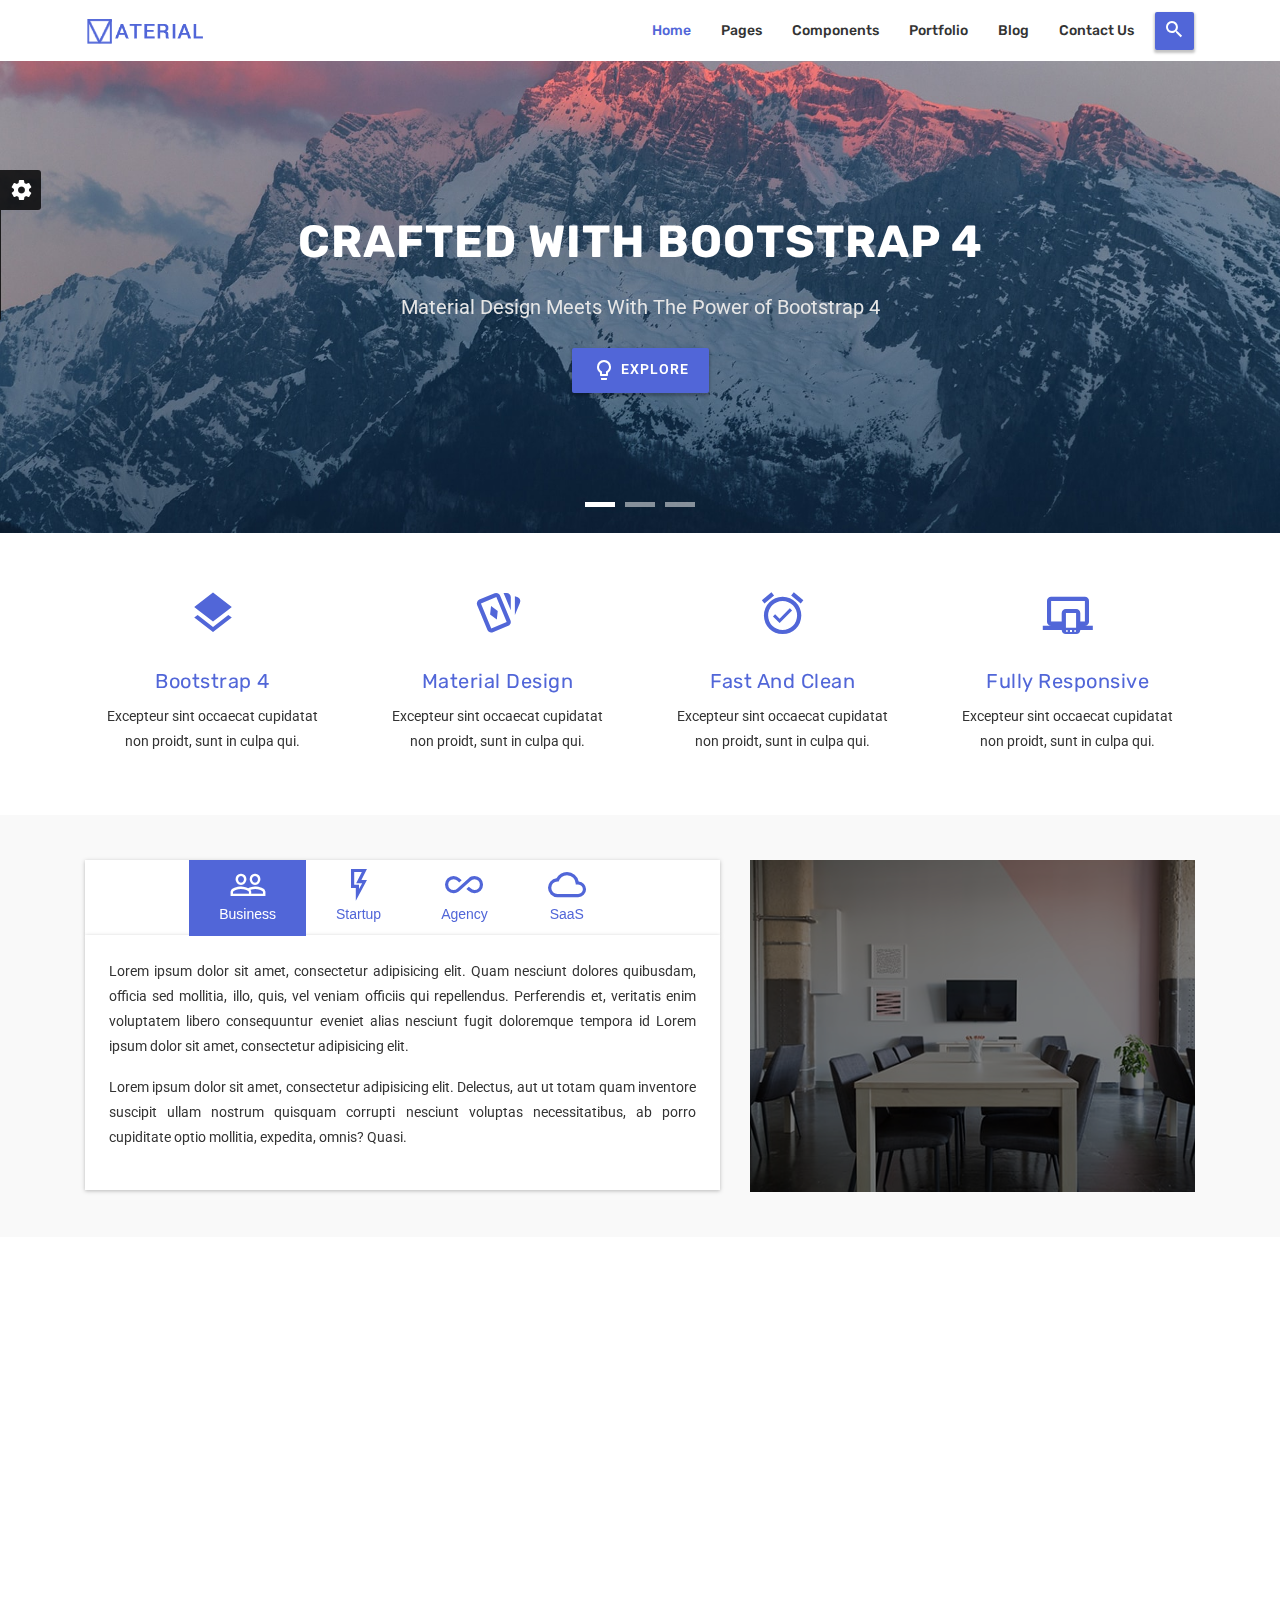
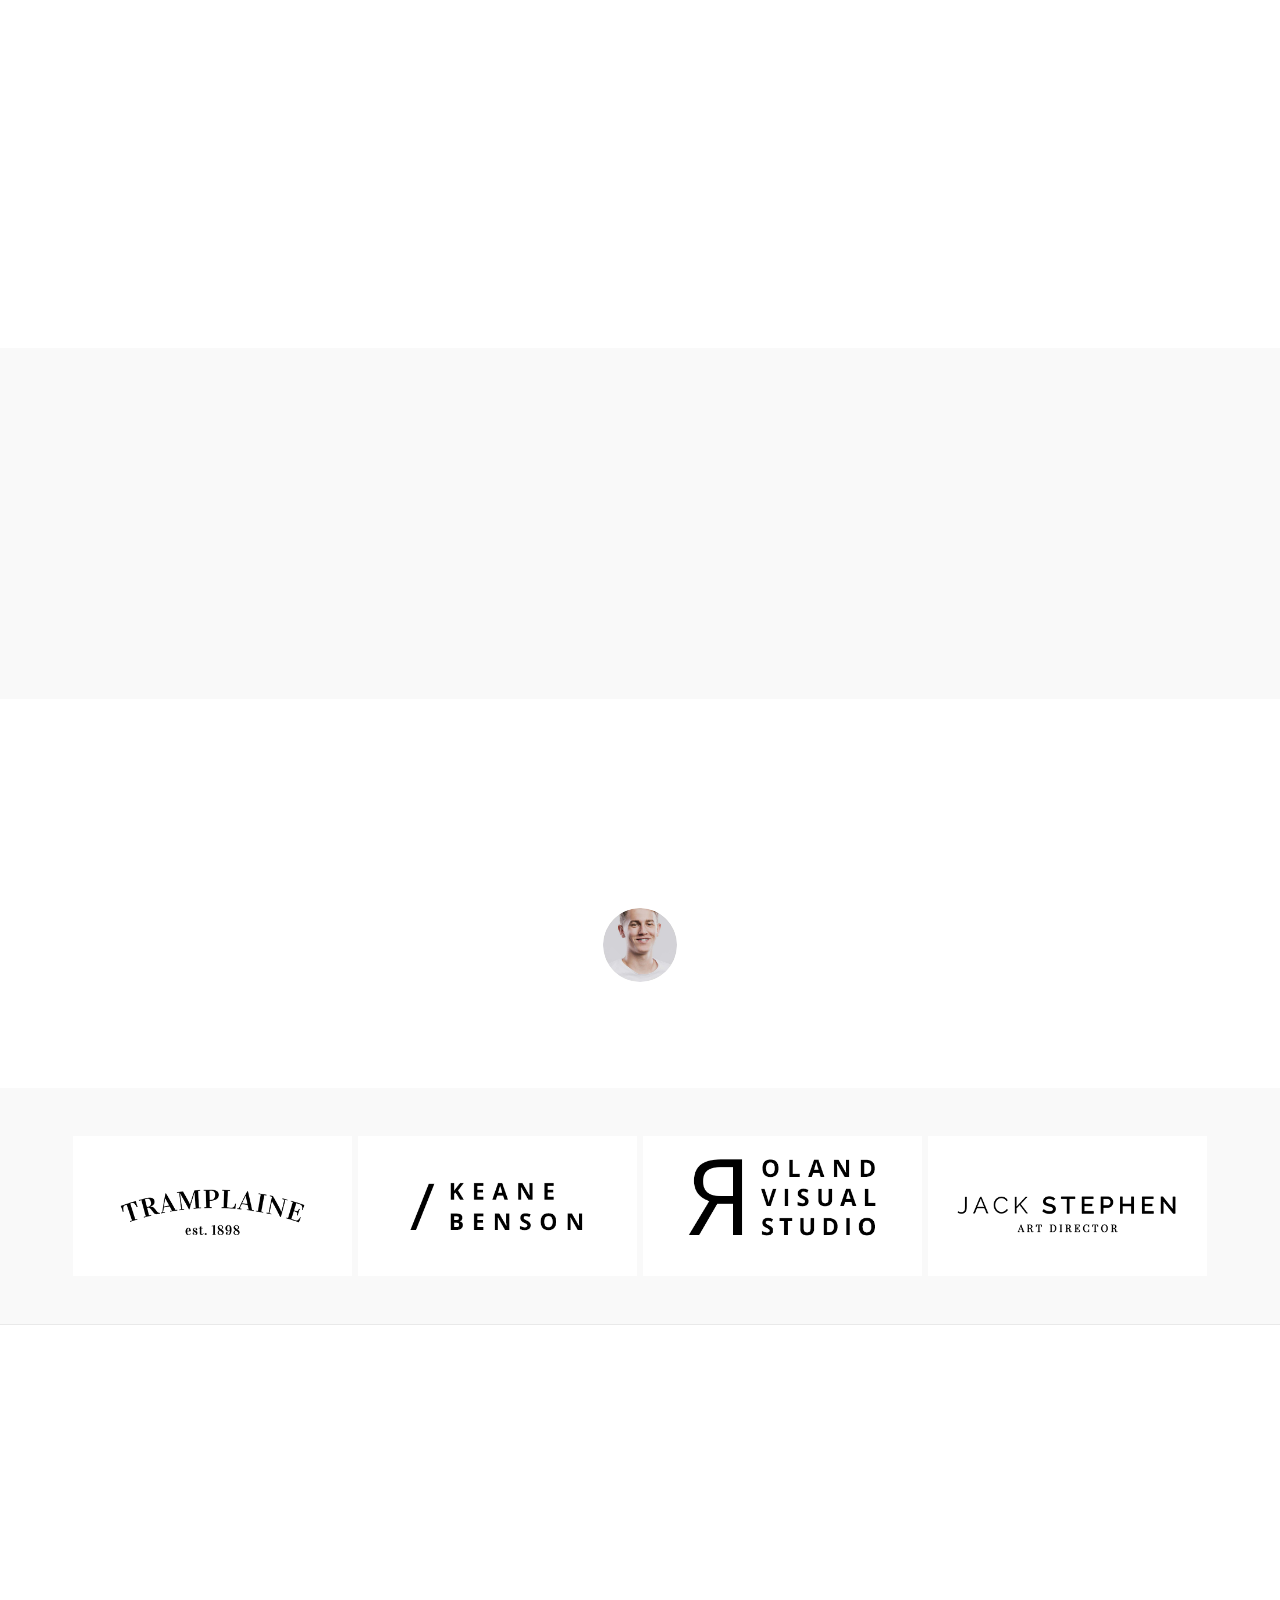
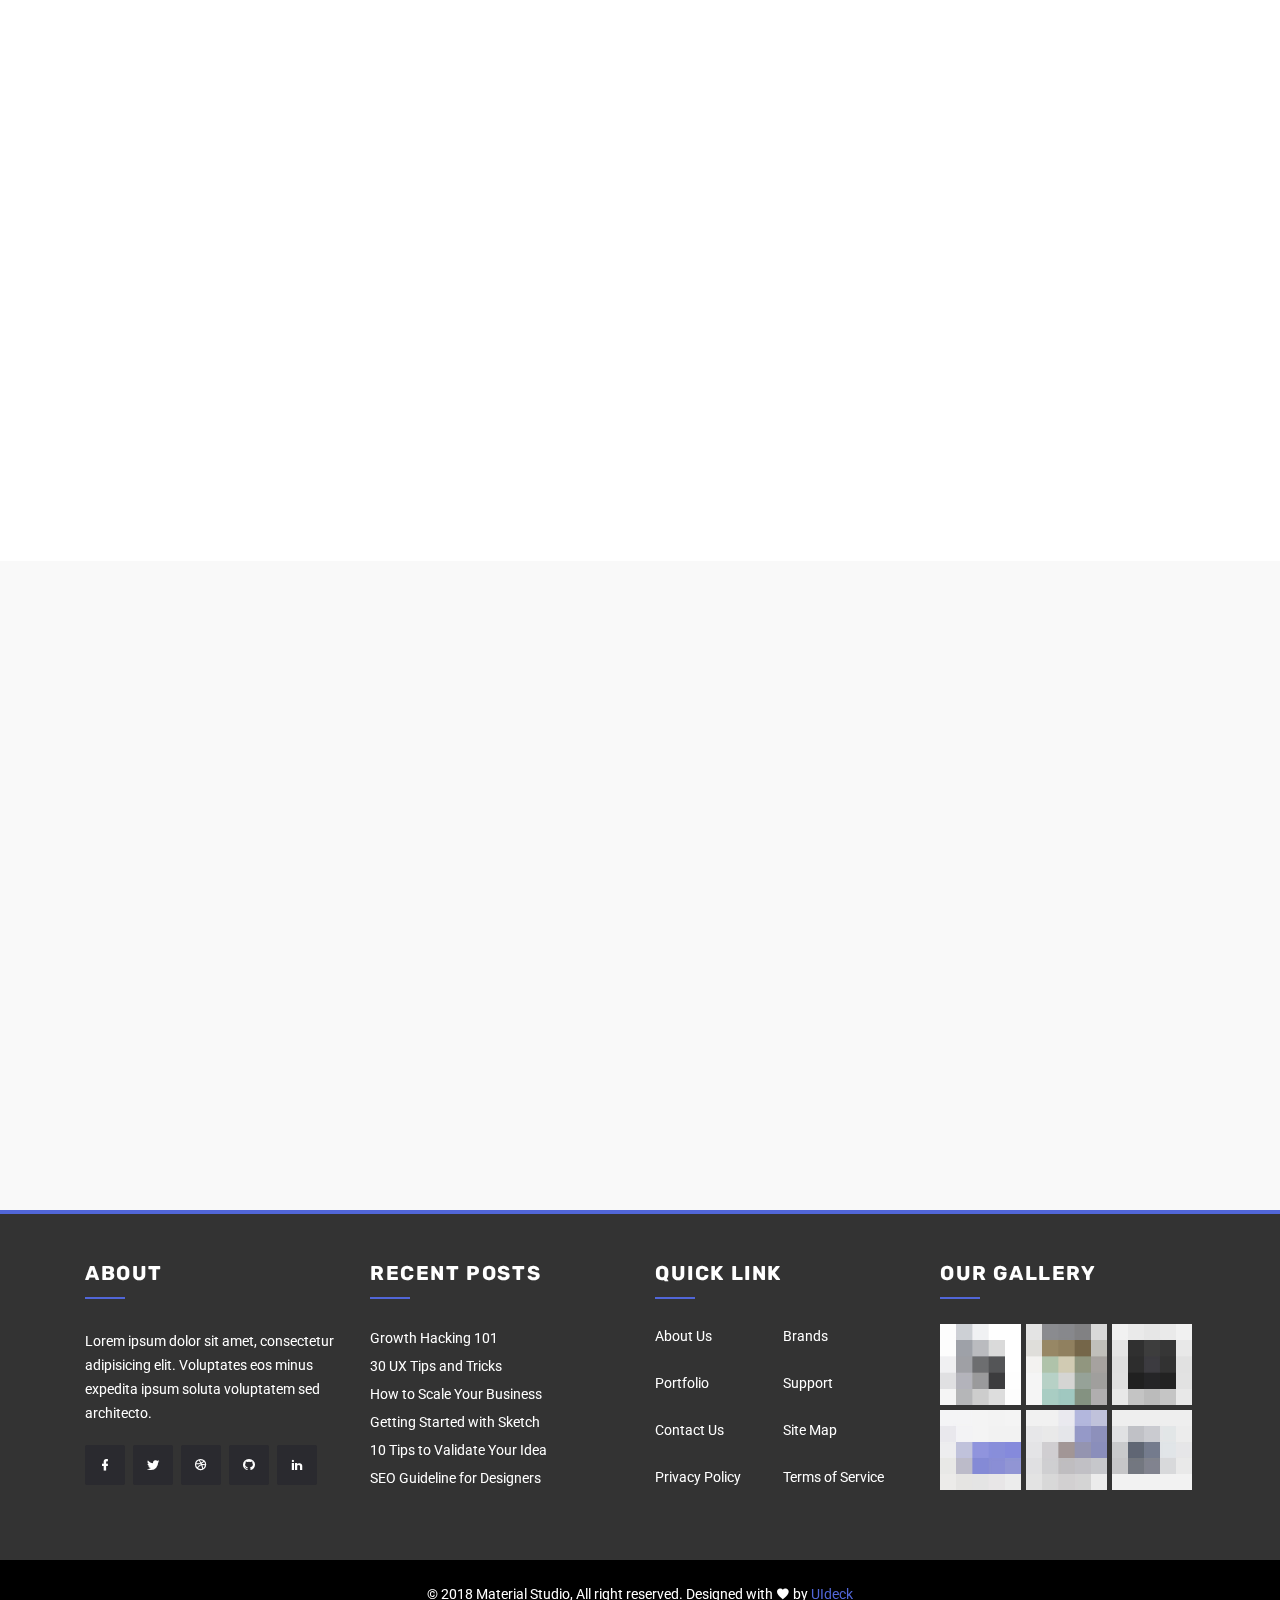
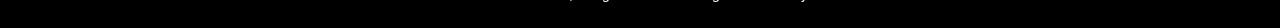
==== index.html @ 79541265 "major update" ====
<!DOCTYPE html>
<html lang="en">
<head>
    <!-- Required meta tags -->
    <meta charset="utf-8">
    <meta name="viewport" content="width=device-width, initial-scale=1, shrink-to-fit=no">

    <title>Material - Material Design Bootstrap 4 Template</title>

    <link rel="stylesheet" href="assets/css/bootstrap.min.css">

    <link rel="stylesheet" href="assets/css/materialdesignicons.min.css">

    <link rel="stylesheet" href="assets/css/material.min.css">

    <link rel="stylesheet" href="assets/css/ripples.min.css">

    <link rel="stylesheet" href="assets/css/owl.carousel.css">

    <link rel="stylesheet" href="assets/css/magnific-popup.css">

    <link rel="stylesheet" href="assets/css/slicknav.css">

    <link rel="stylesheet" href="assets/css/animate.css">

    <link rel="stylesheet" href="assets/css/style.css">

    <link rel="stylesheet" href="assets/css/responsive.css">

    <link rel="stylesheet" href="assets/css/color-switcher.css">

    <link rel="stylesheet" type="text/css" href="assets/css/colors/indigo.css" media="screen" />

</head>
<body>

<!-- Header Start -->
<header id="header">
    <nav class="navbar navbar-expand-lg fixed-top scrolling-navbar nav-bg">
        <div class="container">
            <!-- Brand and toggle get grouped for better mobile display -->
            <div class="navbar-header">
                <button class="navbar-toggler" type="button" data-toggle="collapse" data-target="#main-navbar" aria-controls="main-navbar" aria-expanded="false" aria-label="Toggle navigation">
                    <span class="sr-only">Toggle navigation</span>
                    <span class="mdi mdi-menu"></span>
                    <span class="mdi mdi-menu"></span>
                    <span class="mdi mdi-menu"></span>
                </button>
                <a class="navbar-brand" href="index.html"><img src="assets/images/logo.png" alt=""></a>
            </div>
            <div class="collapse navbar-collapse" id="main-navbar">
                <ul class="navbar-nav mr-auto w-100 justify-content-end">
                    <li class="nav-item active">
                        <a class="nav-link" href="index.html">
                            Home
                        </a>
                    </li>
                    <li class="nav-item dropdown">
                        <a class="nav-link dropdown-toggle" href="#" data-toggle="dropdown" aria-haspopup="true" aria-expanded="false">
                            Pages
                        </a>
                        <div class="dropdown-menu">
                            <a class="dropdown-item" href="about-us.html">About Us 1</a>
                            <a class="dropdown-item" href="about-us2.html">About Us 2</a>
                            <a class="dropdown-item" href="team.html">Team Members</a>
                            <a class="dropdown-item" href="services.html">Services</a>
                            <a class="dropdown-item" href="contact-us.html">Contact Us 1</a>
                            <a class="dropdown-item" href="contact-us2.html">Contact Us 2</a>
                            <a class="dropdown-item" href="404.html">404</a>
                        </div>
                    </li>
                    <li class="nav-item dropdown">
                        <a class="nav-link dropdown-toggle" href="#" data-toggle="dropdown" aria-haspopup="true" aria-expanded="false">
                            Components
                        </a>
                        <div class="dropdown-menu">
                            <a class="dropdown-item" href="tab.html">Tabs</a>
                            <a class="dropdown-item" href="alert.html">Alert</a>
                            <a class="dropdown-item" href="accordion.html">Accordions</a>
                            <a class="dropdown-item" href="pricing.html">Pricing Tables</a>
                            <a class="dropdown-item" href="buttons.html">Buttons</a>
                            <a class="dropdown-item" href="icons.html">Icons</a>
                            <a class="dropdown-item" href="carousel.html">Carousel</a>
                            <a class="dropdown-item" href="counter.html">Counter</a>
                            <a class="dropdown-item" href="map.html">Google Map</a>
                        </div>
                    </li>
                    <li class="nav-item dropdown">
                        <a class="nav-link dropdown-toggle" href="#" data-toggle="dropdown" aria-haspopup="true" aria-expanded="false">
                            Portfolio
                        </a>
                        <div class="dropdown-menu">
                            <a class="dropdown-item" href="portfolio-2.html">Portfolio 2 columns</a>
                            <a class="dropdown-item" href="portfolio.html">Portfolio 3 columns</a>
                            <a class="dropdown-item" href="portfolio-single.html">Portfolio Single</a>
                        </div>
                    </li>
                    <li class="nav-item dropdown">
                        <a class="nav-link dropdown-toggle" href="#" data-toggle="dropdown" aria-haspopup="true" aria-expanded="false">
                            Blog
                        </a>
                        <div class="dropdown-menu">
                            <a class="dropdown-item" href="blog.html">Blog Page</a>
                            <a class="dropdown-item" href="blog-single.html">Blog Single Page</a>
                        </div>
                    </li>
                    <li class="nav-item dropdown">
                        <a class="nav-link dropdown-toggle" href="#" data-toggle="dropdown" aria-haspopup="true" aria-expanded="false">
                            Contact Us
                        </a>
                        <div class="dropdown-menu">
                            <a class="dropdown-item" href="contact-us.html">Contact Us 1</a>
                            <a class="dropdown-item" href="contact-us2.html">Contact Us 2</a>
                        </div>
                    </li>
                </ul>
                <!-- Search Box Start -->
                <div class="search-icon">
              <span class="open-search">
                <i class="mdi mdi-magnify btn btn-common"></i>
              </span>
                </div>
                <form role="search" class="navbar-form">
                    <div class="container">
                        <div class="row">
                            <div class="form-group has-feedback">
                                <input type="text" placeholder="Type and search ..." class="form-control">
                                <div class="close"><i class="mdi mdi-close"></i></div>
                            </div>
                        </div>
                    </div>
                </form>
                <!-- Search Box End -->
            </div>
        </div>
        <!-- Mobile Menu Start -->
        <ul class="wpb-mobile-menu">
            <li>
                <a class="active" href="index.html">
                    Home
                </a>
            </li>
            <li>
                <a href="#">
                    Pages
                </a>
                <ul class="dropdown">
                    <li>
                        <a href="about-us.html">About Us 1</a>
                    </li>
                    <li>
                        <a href="about-us2.html">About Us 2</a>
                    </li>
                    <li>
                        <a href="team.html">Team Members</a>
                    </li>
                    <li>
                        <a href="services.html">Services</a>
                    </li>
                    <li>
                        <a href="contact-us.html">Contact Us 1</a>
                    </li>
                    <li>
                        <a href="contact-us2.html">Contact Us 2</a>
                    </li>
                    <li>
                        <a href="404.html">404</a>
                    </li>
                </ul>
            </li>
            <li>
                <a href="#">
                    Elements
                </a>
                <ul class="dropdown">
                    <li>
                        <a href="tab.html">Tabs</a>
                    </li>
                    <li>
                        <a href="alert.html">Alert</a>
                    </li>
                    <li>
                        <a href="accordion.html">Accordions</a>
                    </li>
                    <li>
                        <a href="pricing.html">Pricing Tables</a>
                    </li>
                    <li>
                        <a href="buttons.html">Buttons</a>
                    </li>
                    <li>
                        <a href="icons.html">Icons</a>
                    </li>
                    <li>
                        <a href="carousel.html">Carousel</a>
                    </li>
                    <li>
                        <a href="counter.html">Counter</a>
                    </li>
                    <li>
                        <a href="map.html">Google Map</a>
                    </li>
                </ul>
            </li>
            <li>
                <a href="#">
                    Portfolio
                </a>
                <ul class="dropdown">
                    <li>
                        <a href="portfolio-2.html">Portfolio 2 columns</a>
                    </li>
                    <li>
                        <a href="portfolio.html">Portfolio 3 columns</a>
                    </li>
                    <li>
                        <a href="portfolio-single.html">Portfolio Single</a>
                    </li>
                </ul>
            </li>
            <li>
                <a href="about.html">
                    Blog
                </a>
                <ul class="dropdown">
                    <li>
                        <a href="blog.html">Blog Page</a>
                    </li>
                    <li>
                        <a href="blog-single.html">Blog Single Page</a>
                    </li>
                </ul>
            </li>
            <li>
                <a href="#">
                    Contact Us
                </a>
                <ul class="dropdown">
                    <li>
                        <a href="contact-us.html">Contact Us 1</a>
                    </li>
                    <li>
                        <a href="contact-us2.html">Contact Us 2</a>
                    </li>
                </ul>
            </li>
        </ul>
        <!-- Mobile Menu End -->
    </nav>
</header>
<!-- Header End -->

<!-- Call to action Section -->


<div id="main-slide" class="carousel slide" data-ride="carousel">
    <ol class="carousel-indicators">
        <li data-target="#main-slide" data-slide-to="0" class="active"></li>
        <li data-target="#main-slide" data-slide-to="1"></li>
        <li data-target="#main-slide" data-slide-to="2"></li>
    </ol>
    <div class="carousel-inner">
        <div class="carousel-item active">
            <img class="d-block w-100" src="assets/images/slider/slider-bg1.jpg" alt="First slide">
            <div class="carousel-caption d-md-block">
                <h1 class="animated wow fadeInDown hero-heading" data-wow-delay=".4s">Crafted with Bootstrap 4</h1>
                <h5 class="animated fadeInUp wow hero-sub-heading" data-wow-delay=".6s">Material Design Meets With The Power of Bootstrap 4</h5>
                <a href="javascript:void(0)" class="animated fadeInUp wow btn btn-common" data-wow-delay=".8s"><i class="material-icons mdi mdi-lightbulb-outline"></i> Explore<div class="ripple-container"></div></a>
            </div>
        </div>
        <div class="carousel-item">
            <img class="d-block w-100" src="assets/images/slider/slider-bg2.jpg" alt="Second slide">
            <div class="carousel-caption d-md-block">
                <h1 class="animated wow fadeInLeft hero-heading" data-wow-delay=".7s">Refreshing Material Design</h1>
                <h5 class="animated wow fadeInRight hero-sub-heading" data-wow-delay=".9s">Extensively Customizable Tons of UI Elements</h5>
                <a href="javascript:void(0)" class="animated fadeInUp wow btn btn-common" data-wow-delay=".6s"><i class="material-icons mdi mdi-cart-outline"></i> Purchase</a>
                <a href="javascript:void(0)" class="animated fadeInUp wow btn btn-border" data-wow-delay=".8s"><i class="material-icons mdi mdi-lightbulb-outline"></i> Learn More <div class="ripple-container"></div></a>
            </div>
        </div>
        <div class="carousel-item">
            <img class="d-block w-100" src="assets/images/slider/slider-bg3.jpg" alt="Third slide">
            <div class="carousel-caption d-md-block">
                <h1 class="animated wow fadeInDown hero-heading" data-wow-delay=".6s">UI Kit + Multi-purpose Template</h1>
                <h5 class="animated fadeInUp wow hero-sub-heading" data-wow-delay=".8s">Ready to Use for Business, Agency, Startup, Portfolio Sites and More...</h5>
                <a href="javascript:void(0)" class="animated fadeInUp wow btn btn-common" data-wow-delay=".8s"><i class="material-icons mdi mdi-arrow-collapse-down"></i> Download Now</a>
            </div>
        </div>
    </div>
    <a class="carousel-control-prev" href="#main-slide" role="button" data-slide="prev">
        <span class="carousel-control" aria-hidden="true"><i class="mdi mdi-arrow-left" data-ripple-color="#F0F0F0"></i></span>
        <span class="sr-only">Previous</span>
    </a>
    <a class="carousel-control-next" href="#main-slide" role="button" data-slide="next">
        <span class="carousel-control" aria-hidden="true"><i class="mdi mdi-arrow-right" data-ripple-color="#F0F0F0"></i></span>
        <span class="sr-only">Next</span>
    </a>
</div>







<!-- About Section -->
<section class="Material-about-section section-padding">
    <div class="container">
        <div class="row">
            <!-- Single About -->
            <div class="col-md-6 col-lg-3 col-xl-3 wow animated fadeInUp" data-wow-delay=".2s">
                <div class="about-single">
                    <i class="material-icons mdi mdi-layers"></i>
                    <h2 class="subtitle">Bootstrap 4</h2>
                    <p>Excepteur sint occaecat cupidatat non proidt, sunt in culpa qui.</p>
                </div>
            </div>
            <!-- Single About -->
            <div class="col-md-6 col-lg-3 col-xl-3 wow animated fadeInUp" data-wow-delay=".3s">
                <div class="about-single">
                    <i class="material-icons mdi mdi-cards-playing-outline"></i>
                    <h2 class="subtitle">Material Design</h2>
                    <p>Excepteur sint occaecat cupidatat non proidt, sunt in culpa qui.</p>
                </div>
            </div>
            <!-- Single About -->
            <div class="col-md-6 col-lg-3 col-xl-3 wow animated fadeInUp" data-wow-delay=".4s">
                <div class="about-single">
                    <i class="material-icons mdi mdi-alarm-check"></i>
                    <h2 class="subtitle">Fast and Clean</h2>
                    <p>Excepteur sint occaecat cupidatat non proidt, sunt in culpa qui.</p>
                </div>
            </div>
            <!-- Single About -->
            <div class="col-md-6 col-lg-3 col-xl-3 wow animated fadeInUp" data-wow-delay=".5s">
                <div class="about-single">
                    <i class="material-icons mdi mdi-responsive"></i>
                    <h2 class="subtitle">Fully Responsive</h2>
                    <p>Excepteur sint occaecat cupidatat non proidt, sunt in culpa qui.</p>
                </div>
            </div>
        </div>
    </div>
</section>
<!-- About Section End -->

<!-- Welcome Section Start -->
<section class="welcome-section section-padding section-dark">
    <div class="container">
        <div class="row">
            <div class="col-md-12 col-lg-7 col-xs-12">
                <div class="Material-tab">
                    <!-- Nav tabs -->
                    <ul class="nav nav-tabs justify-content-center" id="myTab" role="tablist">
                        <li class="nav-item">
                            <a class="nav-link active" data-toggle="tab" href="#business" role="tab"><i class="mdi mdi-account-multiple-outline"></i></br>Business</a>
                        </li>
                        <li class="nav-item">
                            <a class="nav-link" data-toggle="tab" href="#startup" role="tab"><i class="mdi mdi-flash-outline"></i></br>Startup</a>
                        </li>
                        <li class="nav-item">
                            <a class="nav-link" data-toggle="tab" href="#agency" role="tab"><i class="mdi mdi-all-inclusive"></i></br>Agency</a>
                        </li>
                        <li class="nav-item">
                            <a class="nav-link" data-toggle="tab" href="#saas" role="tab"><i class="mdi mdi-cloud-outline"></i></br>SaaS</a>
                        </li>
                    </ul>
                    <!-- Tab panes -->
                    <div class="tab-content">
                        <div class="tab-pane fade show active" id="business" role="tabpanel">
                            <p>Lorem ipsum dolor sit amet, consectetur adipisicing elit. Quam nesciunt dolores quibusdam, officia sed mollitia, illo, quis, vel veniam officiis qui repellendus. Perferendis et, veritatis enim voluptatem libero consequuntur eveniet alias nesciunt fugit doloremque tempora id Lorem ipsum dolor sit amet, consectetur adipisicing elit.</p>
                            <p>Lorem ipsum dolor sit amet, consectetur adipisicing elit. Delectus, aut ut totam quam inventore suscipit ullam nostrum quisquam corrupti nesciunt voluptas necessitatibus, ab porro cupiditate optio mollitia, expedita, omnis? Quasi.</p>
                        </div>
                        <div class="tab-pane fade" id="startup" role="tabpanel" >
                            <p>Lorem ipsum dolor sit amet, consectetur adipisicing elit. Quam nesciunt dolores quibusdam, officia sed mollitia, illo, quis, vel veniam officiis qui repellendus. Perferendis et, veritatis enim voluptatem libero consequuntur eveniet alias nesciunt fugit doloremque tempora id Lorem ipsum dolor sit amet, consectetur adipisicing elit.</p>
                            <p>Lorem ipsum dolor sit amet, consectetur adipisicing elit. Delectus, aut ut totam quam inventore suscipit ullam nostrum quisquam corrupti nesciunt voluptas necessitatibus, ab porro cupiditate optio mollitia, expedita, omnis? Quasi.</p>
                        </div>
                        <div  class="tab-pane fade" id="agency" role="tabpanel">
                            <p>Lorem ipsum dolor sit amet, consectetur adipisicing elit. Quam nesciunt dolores quibusdam, officia sed mollitia, illo, quis, vel veniam officiis qui repellendus. Perferendis et, veritatis enim voluptatem libero consequuntur eveniet alias nesciunt fugit doloremque tempora id Lorem ipsum dolor sit amet, consectetur adipisicing elit.</p>
                            <p>Lorem ipsum dolor sit amet, consectetur adipisicing elit. Delectus, aut ut totam quam inventore suscipit ullam nostrum quisquam corrupti nesciunt voluptas necessitatibus, ab porro cupiditate optio mollitia, expedita, omnis? Quasi.</p>
                        </div>
                        <div class="tab-pane fade" id="saas" role="tabpanel">
                            <p>Lorem ipsum dolor sit amet, consectetur adipisicing elit. Quam nesciunt dolores quibusdam, officia sed mollitia, illo, quis, vel veniam officiis qui repellendus. Perferendis et, veritatis enim voluptatem libero consequuntur eveniet alias nesciunt fugit doloremque tempora id Lorem ipsum dolor sit amet, consectetur adipisicing elit.</p>
                            <p>Lorem ipsum dolor sit amet, consectetur adipisicing elit. Delectus, aut ut totam quam inventore suscipit ullam nostrum quisquam corrupti nesciunt voluptas necessitatibus, ab porro cupiditate optio mollitia, expedita, omnis? Quasi.</p>
                        </div>
                    </div>
                </div>
            </div>
            <div class="col-md-12 col-lg-5 col-xs-12 welcome-column">
                <div class="video-gallery">
                    <img class="img-fluid" src="assets/images/about/video.jpg" alt="">
                    <div class="overlay-gallery">
                        <div class="icon-holder">
                            <div class="icon">
                                <a href="https://www.youtube.com/watch?v=r44RKWyfcFw" class="video-popup wow fadeInUp" data-wow-duration="1000ms" data-wow-delay="0.3s"><i class="mdi mdi-play-circle-outline"></i></a>
                            </div>
                        </div>
                    </div>
                </div>
            </div>
        </div>
    </div>
</section>
<!-- Welcome Section End -->

<!-- Services Section -->
<section class="Material-service-section section-padding">
    <div class="container">
        <div class="row">
            <!-- Section Titile -->
            <div class="col-md-12 wow animated fadeInLeft" data-wow-delay=".2s">
                <h1 class="section-title">Why Choose</h1>
            </div>
        </div>
        <!-- Services Widget Section -->
        <div class="row">
            <!-- Service Widgets -->
            <div class="col-md-6 col-lg-4 col-xl-4 single-service-widget wow animated fadeInUp" data-wow-delay=".3s">
                <div class="media">
                    <div class="media-left">
                        <i class="material-icons pulse-shrink mdi mdi-arrange-send-backward"></i>
                    </div>
                    <div class="media-body">
                        <h2 class="subtitle"><a href="#">Refreshing Design</a></h2>
                        <p>Excepteur sint occaecat cupi datat non proidt, sunt in culpa qui offi cia deserunt</p>
                    </div>
                </div>
            </div>
            <!-- Service Widgets -->
            <div class="col-md-6 col-lg-4 col-xl-4 single-service-widget wow animated fadeInUp" data-wow-delay=".4s">
                <div class="media">
                    <div class="media-left">
                        <i class="material-icons pulse-shrink mdi mdi-code-tags-check"></i>
                    </div>
                    <div class="media-body">
                        <h2 class="subtitle"><a href="#">Solid Bootstrap 4</a></h2>
                        <p>Excepteur sint occaecat cupi datat non proidt, sunt in culpa qui offi cia deserunt</p>
                    </div>
                </div>
            </div>
            <!-- Service Widgets -->
            <div class="col-md-6 col-lg-4 col-xl-4 single-service-widget wow animated fadeInUp" data-wow-delay=".5s">
                <div class="media">
                    <div class="media-left">
                        <i class="material-icons pulse-shrink mdi mdi-grid"></i>
                    </div>
                    <div class="media-body">
                        <h2 class="subtitle"><a href="#">100+ Components</a></h2>
                        <p>Excepteur sint occaecat cupi datat non proidt, sunt in culpa qui offi cia deserunt</p>
                    </div>
                </div>
            </div>
            <!-- Service Widgets -->
            <div class="col-md-6 col-lg-4 col-xl-4 single-service-widget wow animated fadeInUp" data-wow-delay=".6s">
                <div class="media">
                    <div class="media-left">
                        <i class="material-icons pulse-shrink mdi mdi-update"></i>
                    </div>
                    <div class="media-body">
                        <h2 class="subtitle"><a href="#">Regular Updates</a></h2>
                        <p>Excepteur sint occaecat cupi datat non proidt, sunt in culpa qui offi cia deserunt</p>
                    </div>
                </div>
            </div>
            <!-- Service Widgets -->
            <div class="col-md-6 col-lg-4 col-xl-4 single-service-widget wow animated fadeInUp" data-wow-delay=".7s">
                <div class="media">
                    <div class="media-left">
                        <i class="material-icons pulse-shrink mdi mdi-speedometer"></i>
                    </div>
                    <div class="media-body">
                        <h2 class="subtitle"><a href="#">Speed Optimized</a></h2>
                        <p>Excepteur sint occaecat cupi datat non proidt, sunt in culpa qui offi cia deserunt</p>
                    </div>
                </div>
            </div>
            <!-- Service Widgets -->
            <div class="col-md-6 col-lg-4 col-xl-4 single-service-widget wow animated fadeInUp" data-wow-delay=".8s">
                <div class="media">
                    <div class="media-left">
                        <i class="material-icons pulse-shrink mdi mdi-shape-plus"></i>
                    </div>
                    <div class="media-body">
                        <h2 class="subtitle"><a href="#">Fully Customizable</a></h2>
                        <p>Excepteur sint occaecat cupi datat non proidt, sunt in culpa qui offi cia deserunt</p>
                    </div>
                </div>
            </div>
        </div>
    </div>
</section>
<!-- Services Section End -->


<!-- work-counter area -->
<section class="work-counter-section section-padding">
    <div class="container">
        <div class="row">
            <!-- Single Counter -->
            <div class="col-md-3 col-sm-6 work-counter-widget text-center wow animated fadeInUp" data-wow-delay=".2s">
                <div class="counter">
                    <div class="icon"><i class="material-icons mdi mdi-check-all"></i></div>
                    <div class="timer">347</div>
                    <p>Projects Done</p>
                </div>
            </div>
            <!-- Single Counter -->
            <div class="col-md-3 col-sm-6 work-counter-widget text-center wow animated fadeInUp" data-wow-delay=".3s">
                <div class="counter">
                    <div class="icon"><i class="material-icons mdi mdi-clock"></i></div>
                    <div class="timer">8896</div>
                    <p>Working Hours</p>
                </div>
            </div>
            <!-- Single Counter -->
            <div class="col-md-3 col-sm-6 work-counter-widget text-center wow animated fadeInUp" data-wow-delay=".4s">
                <div class="counter">
                    <div class="icon"><i class="material-icons mdi mdi-account-multiple-outline"></i></div>
                    <div class="timer">35</div>
                    <p>Team Members</p>
                </div>
            </div>
            <!-- Single Counter -->
            <div class="col-md-3 col-sm-6 work-counter-widget text-center wow animated fadeInUp" data-wow-delay=".5s">
                <div class="counter">
                    <div class="icon"><i class="material-icons mdi mdi-sticker-emoji"></i></div>
                    <div class="timer">233</div>
                    <p>Happy Clients</p>
                </div>
            </div>
        </div>
    </div>
</section>
<!-- work-counter area end -->





<section class="team section-padding section-dark">
    <div class="container">
        <div class="row">

            <div class="col-md-12 wow animated fadeInLeft" data-wow-delay=".2s">
                <h1 class="section-title">Meet The Team</h1>
            </div>
        </div>
        <div class="row">

            <div class="col-md-6 col-lg-3 col-xl-3 wow animated fadeInUp" data-wow-delay=".3s">
                <div class="single-team-widget">
                    <img src="assets/images/team/team1.jpg" class="img-fluid" alt="">
                    <div class="team-member-info">
                        <div class="know-more">
                            <a class="btn btn-round btn-fab btn-xs" href="javascript:void(0)"><i class="material-icons mdi mdi-arrow-right"></i><div class="ripple-container"></div></a>
                        </div>
                        <h2 class="subtitle">Rob Percy</h2>
                        <p>Co-Founder</p>
                        <div class="social-profiles">
                            <a href="#"><i class="mdi mdi-twitter"></i></a>
                            <a href="#"><i class="mdi mdi-facebook"></i></a>
                            <a href="#"><i class="mdi mdi-dribbble"></i></a>
                            <a href="#"><i class="mdi mdi-linkedin"></i></a>
                        </div>
                    </div>
                </div>
            </div>

            <div class="col-md-6 col-lg-3 col-xl-3 wow animated fadeInUp" data-wow-delay=".4s">
                <div class="single-team-widget">
                    <img src="assets/images/team/team2.jpg" class="img-fluid" alt="">
                    <div class="team-member-info">
                        <div class="know-more">
                            <a class="btn btn-round btn-fab btn-xs" href="javascript:void(0)"><i class="material-icons mdi mdi-arrow-right"></i><div class="ripple-container"></div></a>
                        </div>
                        <h2 class="subtitle">Jennifer L.</h2>
                        <p>Graphic Designer</p>
                        <div class="social-profiles">
                            <a href="#"><i class="mdi mdi-twitter"></i></a>
                            <a href="#"><i class="mdi mdi-facebook"></i></a>
                            <a href="#"><i class="mdi mdi-dribbble"></i></a>
                            <a href="#"><i class="mdi mdi-linkedin"></i></a>
                        </div>
                    </div>
                </div>
            </div>

            <div class="col-md-6 col-lg-3 col-xl-3 wow animated fadeInUp" data-wow-delay=".5s">
                <div class="single-team-widget">
                    <img src="assets/images/team/team3.jpg" class="img-fluid" alt="">
                    <div class="team-member-info">
                        <div class="know-more">
                            <a class="btn btn-round btn-fab btn-xs" href="javascript:void(0)"><i class="material-icons mdi mdi-arrow-right"></i><div class="ripple-container"></div></a>
                        </div>
                        <h2 class="subtitle">Tom Hanks.</h2>
                        <p>SEO Speacialist</p>
                        <div class="social-profiles">
                            <a href="#"><i class="mdi mdi-twitter"></i></a>
                            <a href="#"><i class="mdi mdi-facebook"></i></a>
                            <a href="#"><i class="mdi mdi-dribbble"></i></a>
                            <a href="#"><i class="mdi mdi-linkedin"></i></a>
                        </div>
                    </div>
                </div>
            </div>

            <div class="col-md-6 col-lg-3 col-xl-3 wow animated fadeInUp" data-wow-delay=".6s">
                <div class="single-team-widget">
                    <img src="assets/images/team/team4.jpg" class="img-fluid" alt="">
                    <div class="team-member-info">
                        <div class="know-more">
                            <a class="btn btn-round btn-fab btn-xs" href="javascript:void(0)"><i class="material-icons mdi mdi-arrow-right"></i><div class="ripple-container"></div></a>
                        </div>
                        <h2 class="subtitle">Emma Watson</h2>
                        <p>Head Of Ideas</p>
                        <div class="social-profiles">
                            <a href="#"><i class="mdi mdi-twitter"></i></a>
                            <a href="#"><i class="mdi mdi-facebook"></i></a>
                            <a href="#"><i class="mdi mdi-dribbble"></i></a>
                            <a href="#"><i class="mdi mdi-linkedin"></i></a>
                        </div>
                    </div>
                </div>
            </div>
        </div>
    </div>
</section>





<!-- Call to action Section End -->

<!-- Start Testimonial Section  -->
<div class="testimonial section-padding">
    <div class="container">
        <div class="row">

            <div class="testimonials-carousel owl-carousel">
                <div class="item">
                    <div class="testimonial-item">
                        <div class="datils">
                            <h5>Adam Schwartz</h5>
                            <span>Software Articulate, Google</span>
                            <p>Lorem Ipsum is simply dummy text of the printing and typesetting industry. Lorem Ipsum has been the industry's <br> standard dummy text ever since the 1500s Lorem Ipsum.</p>
                        </div>
                        <div class="img">
                            <a href="#"><img class="img-fluid" src="assets/images/testimonial/author1.jpg" alt=""></a>
                        </div>
                    </div>
                </div>
                <div class="item">
                    <div class="testimonial-item">
                        <div class="datils">
                            <h5>Clark Brown</h5>
                            <span>Brand Managerr</span>
                            <p>Lorem Ipsum is simply dummy text of the printing and typesetting industry. Lorem Ipsum has been the industry's <br> standard dummy text ever since the 1500s Lorem Ipsum.</p>
                        </div>
                        <div class="img">
                            <a href="#"><img class="img-fluid" src="assets/images/testimonial/author2.jpg" alt=""></a>
                        </div>
                    </div>
                </div>
                <div class="item">
                    <div class="testimonial-item">
                        <div class="datils">
                            <h5>Ana Blunt</h5>
                            <span>Creative Director</span>
                            <p>Lorem Ipsum is simply dummy text of the printing and typesetting industry. Lorem Ipsum has been the industry's <br> standard dummy text ever since the 1500s Lorem Ipsum.</p>
                        </div>
                        <div class="img">
                            <a href="#"><img class="img-fluid" src="assets/images/testimonial/author3.jpg" alt=""></a>
                        </div>
                    </div>
                </div>
            </div>
        </div>
    </div>
</div>


<!-- End Testimonial Section  -->

<!-- Start Client Section -->
<div class="client section-padding section-dark">
    <div class="container">
        <div class="row">
            <div id="client-logo" class="owl-carousel">
                <div class="client-logo item">
                    <a href="#">
                        <img class="img-fluid" src="assets/images/clients/client1.png" alt="" />
                    </a>
                </div>
                <div class="client-logo item">
                    <a href="#">
                        <img class="img-fluid" src="assets/images/clients/client2.png" alt="" />
                    </a>
                </div>
                <div class="client-logo item">
                    <a href="#">
                        <img class="img-fluid" src="assets/images/clients/client3.png" alt="" />
                    </a>
                </div>
                <div class="client-logo item">
                    <a href="#">
                        <img class="img-fluid" src="assets/images/clients/client4.png" alt="" />
                    </a>
                </div>
                <div class="client-logo item">
                    <a href="#">
                        <img class="img-fluid" src="assets/images/clients/client1.png" alt="" />
                    </a>
                </div>
                <div class="client-logo item">
                    <a href="#">
                        <img class="img-fluid" src="assets/images/clients/client2.png" alt="" />
                    </a>
                </div>
                <div class="client-logo item">
                    <a href="#">
                        <img class="img-fluid" src="assets/images/clients/client3.png" alt="" />
                    </a>
                </div>
                <div class="client-logo item">
                    <a href="#">
                        <img class="img-fluid" src="assets/images/clients/client4.png" alt="" />
                    </a>
                </div>
            </div>
        </div>
    </div>
</div>
<!-- End Client Section -->

<!-- Our BLog Section -->
<section class="Material-blog-section section-padding">
    <div class="container">
        <div class="row">
            <!-- Section Titile -->
            <div class="col-md-12 wow animated fadeInLeft" data-wow-delay=".2s">
                <h1 class="section-title">From The Blog</h1>
            </div>
        </div>

        <div class="row">
            <!-- Single Article -->
            <div class="col-md-6 col-lg-4 col-xl-4 wow animated fadeInUp" data-wow-delay=".3s">
                <article class="single-blog-post">
                    <!-- Featured Image -->
                    <div class="featured-image">
                        <a href="#">
                            <img src="assets/images/blog/featured1.jpg" alt="">
                        </a>
                    </div>
                    <!-- Post Meta -->
                    <div class="post-meta">
                        <!-- Title -->
                        <a href="blog-single.html"><h2 class="subtitle">12+ Amazing Growth Hacking Tips and Tricks</h2></a>
                        <p>Lorem ipsum dolor sit amet, consectetur adipisicing elit. Optio perferendis assumenda ipsum maiores dolorum similique obcaecati perspiciatis.</p>
                    </div>
                    <div class="meta-tags">
                        <span class="comments"><a href="#"><i class="mdi mdi-comment-outline"></i> 24 Comments</a></span>
                        <!-- Read More -->
                        <a class="btn btn-round btn-fab" href="blog-single.html"><i class="material-icons mdi mdi-arrow-right"></i><div class="ripple-container"></div></a>
                    </div>
                </article>
            </div>
            <!-- Single Article -->
            <div class="col-md-6 col-lg-4 col-xl-4 wow animated fadeInUp" data-wow-delay=".4s">
                <article class="single-blog-post">
                    <!-- Featured Image -->
                    <div class="featured-image">
                        <a href="#">
                            <img src="assets/images/blog/featured2.jpg" alt="">
                        </a>
                    </div>
                    <!-- Post Meta -->
                    <div class="post-meta">
                        <!-- Title -->
                        <a href="blog-single.html"><h2 class="subtitle">10 Tips to Validate Your Next Startup Idea</h2></a>
                        <p>Lorem ipsum dolor sit amet, consectetur adipisicing elit. Optio perferendis assumenda ipsum maiores dolorum similique obcaecati perspiciatis.</p>
                    </div>
                    <div class="meta-tags">
                        <span class="comments"><a href="#"><i class="mdi mdi-comment-outline"></i> 24 Comments</a></span>
                        <!-- Read More -->
                        <a class="btn btn-round btn-fab" href="blog-single.html"><i class="material-icons mdi mdi-arrow-right"></i><div class="ripple-container"></div></a>
                    </div>
                </article>
            </div>
            <!-- Single Article -->
            <div class="col-md-6 col-lg-4 col-xl-4 wow animated fadeInUp" data-wow-delay=".5s">
                <article class="single-blog-post">
                    <!-- Featured Image -->
                    <div class="featured-image">
                        <a href="#">
                            <img src="assets/images/blog/featured3.jpg" alt="">
                        </a>
                    </div>
                    <!-- Post Meta -->
                    <div class="post-meta">
                        <!-- Title -->
                        <a href="blog-single.html"><h2 class="subtitle">How to Create Successful Website for Your Agency</h2></a>
                        <p>Lorem ipsum dolor sit amet, consectetur adipisicing elit. Optio perferendis assumenda ipsum maiores dolorum similique obcaecati perspiciatis.</p>
                    </div>
                    <div class="meta-tags">
                        <span class="comments"><a href="#"><i class="mdi mdi-comment-outline"></i> 24 Comments</a></span>
                        <!-- Read More -->
                        <a class="btn btn-round btn-fab" href="blog-single.html"><i class="material-icons mdi mdi-arrow-right"></i><div class="ripple-container"></div></a>
                    </div>
                </article>
            </div>
        </div>
        <div class="row mt-5 wow animated fadeInUp" data-wow-delay=".6s">
            <!-- Button -->
            <div class="col-md-12 text-center">
                <a href="blog.html" class="animated4 btn btn-common" data-ripple-color="#000"><i class="material-icons mdi mdi-library-books"></i> Explore More on Blog<div class="ripple-container"></div></a>
            </div>
        </div>
    </div>
</section>
<!-- Our BLog Section End -->

<!-- Contact Us Section -->
<section class="Material-contact-section section-padding section-dark">
    <div class="container">
        <div class="row">
            <!-- Section Titile -->
            <div class="col-md-12 wow animated fadeInLeft" data-wow-delay=".2s">
                <h1 class="section-title">Love to Hear From You</h1>
            </div>
        </div>
        <div class="row">
            <!-- Section Titile -->
            <div class="col-md-6 mt-3 contact-widget-section2 wow animated fadeInLeft" data-wow-delay=".2s">
                <p>It is a long established fact that a reader will be distracted by the readable content of a page when looking at its layout. The point of using Lorem Ipsum is that it has a more-or-less normal distribution of letters, as opposed to using Content.</p>

                <div class="find-widget">
                    <a href="#"><i class="material-icons mdi mdi-map-marker"></i>4435 Berkshire Circle Knoxville</a>
                </div>
                <div class="find-widget">
                    <a href="#"><i class="material-icons mdi mdi-phone"></i> + 879-890-9767</a>
                </div>
                <div class="find-widget">
                    <a href="#"><i class="material-icons mdi mdi-email-open mr-3"></i> support@Material.com</a>
                </div>
                <div class="find-widget">
                    <a href="#"><i class="material-icons mdi mdi-clock"></i> Mon to Sat: 09:30 AM - 10.30 PM</a>
                </div>
            </div>
            <!-- contact form -->
            <div class="col-md-6 wow animated fadeInRight" data-wow-delay=".2s">
                <form class="shake" role="form" method="post" id="contactForm" name="contact-form" data-toggle="validator">
                    <!-- Name -->
                    <div class="form-group label-floating">
                        <label class="control-label" for="name">Name</label>
                        <input class="form-control" id="name" type="text" name="name" required data-error="Please enter your name">
                        <div class="help-block with-errors"></div>
                    </div>
                    <!-- email -->
                    <div class="form-group label-floating">
                        <label class="control-label" for="email">Email</label>
                        <input class="form-control" id="email" type="email" name="email" required data-error="Please enter your Email">
                        <div class="help-block with-errors"></div>
                    </div>
                    <!-- Subject -->
                    <div class="form-group label-floating">
                        <label class="control-label">Subject</label>
                        <input class="form-control" id="msg_subject" type="text" name="subject" required data-error="Please enter your message subject">
                        <div class="help-block with-errors"></div>
                    </div>
                    <!-- Message -->
                    <div class="form-group label-floating">
                        <label for="message" class="control-label">Message</label>
                        <textarea class="form-control" rows="3" id="message" name="message" required data-error="Write your message"></textarea>
                        <div class="help-block with-errors"></div>
                    </div>
                    <!-- Form Submit -->
                    <div class="form-submit mt-5">
                        <button class="btn btn-common" type="submit" id="form-submit"><i class="material-icons mdi mdi-message-outline"></i> Send Message</button>
                        <div id="msgSubmit" class="h3 text-center hidden"></div>
                        <div class="clearfix"></div>
                    </div>
                </form>
            </div>
        </div>
    </div>
</section>
<!-- Contact Us Section End -->

<!--Footer-->
<footer class="page-footer center-on-small-only  pt-0 footer-widget-container">
    <!--Footer Links-->
    <div class="container pt-5 mb-5">
        <div class="row">
            <!--First column-->
            <div class="col-md-6 col-lg-3 col-xl-3 footer-contact-widget">
                <h3 class="footer-title">About</h3>
                <p>Lorem ipsum dolor sit amet, consectetur adipisicing elit. Voluptates eos minus expedita ipsum soluta voluptatem sed architecto.</p>
                <ul>
                    <li>
                        <a href="#"><i class="mdi mdi-facebook"></i></a>
                    </li>
                    <li>
                        <a href="#"><i class="mdi mdi-twitter"></i></a>
                    </li>
                    <li>
                        <a href="#"><i class="mdi mdi-dribbble"></i></a>
                    </li>
                    <li>
                        <a href="#"><i class="mdi mdi-github-circle"></i></a>
                    </li>
                    <li>
                        <a href="#"><i class="mdi mdi-linkedin"></i></a>
                    </li>
                </ul>
            </div>
            <!--/.First column-->

            <!--Second column-->
            <div class="col-md-6 col-lg-3 col-xl-3 recent-widget">
                <h3 class="footer-title">Recent Posts</h3>
                <p><a href="#" class="dark-grey-text">Growth Hacking 101</a></p>
                <p><a href="#" class="dark-grey-text">30 UX Tips and Tricks</a></p>
                <p><a href="#" class="dark-grey-text">How to Scale Your Business</a></p>
                <p><a href="#" class="dark-grey-text">Getting Started with Sketch</a></p>
                <p><a href="#" class="dark-grey-text"></a>10 Tips to Validate Your Idea</p>
                <p><a href="#" class="dark-grey-text">SEO Guideline for Designers</a></p>
            </div>
            <!--/.Second column-->

            <!--Third column-->
            <div class="col-md-6 col-lg-3 col-xl-3 link-widget">
                <h3 class="footer-title">Quick link</h3>
                <ul>
                    <li><a href="about.html">About Us</a></li>
                    <li><a href="#">Brands</a></li>
                    <li><a href="portfolio-index.html">Portfolio</a></li>
                    <li><a href="#">Support</a></li>
                    <li><a href="contact.html">Contact Us</a></li>
                    <li><a href="#">Site Map</a></li>
                    <li><a href="#">Privacy Policy</a></li>
                    <li><a href="#">Terms of Service</a></li>
                </ul>
            </div>
            <!--/.Third column-->

            <!--Fourth column-->
            <div class="col-md-6 col-lg-3 col-xl-3 footer-contact">
                <h3 class="footer-title">Our Gallery</h3>
                <div class="widget widget-gallery">
                    <ul class="magnific-gallery">
                        <li><a href="#"><img src="assets/images/gallery/thum1.jpg" alt="instagram image"></a></li>
                        <li><a href="#"><img src="assets/images/gallery/thum2.jpg" alt="instagram image"></a></li>
                        <li><a href="#"><img src="assets/images/gallery/thum3.jpg" alt="instagram image"></a></li>
                        <li><a href="#"><img src="assets/images/gallery/thum4.jpg" alt="instagram image"></a></li>
                        <li><a href="#"><img src="assets/images/gallery/thum5.jpg" alt="instagram image"></a></li>
                        <li><a href="#"><img src="assets/images/gallery/thum6.jpg" alt="instagram image"></a></li>
                    </ul>
                </div>
            </div>
            <!--/.Fourth column-->

        </div>
    </div>
    <!--/.Footer Links-->

    <!-- Copyright-->
    <div class="footer-copyright">
        <div class="container">
            <div class="row">
                <div class="col-md-12 text-center">
                    <p>&copy; 2018 Material Studio, All right reserved. Designed with <i class="mdi mdi-heart"></i> by <a href="#">UIdeck</a></p>
                </div>
            </div>
        </div>
    </div>
    <!--/.Copyright -->

</footer>
<!--/.Footer-->


<!-- Back To Top -->
<a href="#" class="back-to-top">
    <div class="ripple-container"></div>
    <i class="mdi mdi-arrow-up">
    </i>
</a>

<!-- Preloader -->
<div id="preloader">
    <div class="loader" id="loader-1"></div>
</div>
<!-- End Preloader -->

<!-- Optional JavaScript -->
<script src="assets/js/jquery-min.js"></script>
<script src="assets/js/popper.min.js"></script>
<script src="assets/js/bootstrap.min.js"></script>

<script src="assets/js/jquery.mixitup.min.js"></script>
<script src="assets/js/jquery.inview.js"></script>
<script src="assets/js/jquery.counterup.min.js"></script>
<script src="assets/js/scroll-top.js"></script>
<script src="assets/js/smoothscroll.js"></script>
<script src="assets/js/material.min.js"></script>
<script src="assets/js/ripples.min.js"></script>
<script src="assets/js/color-switcher.js"></script>
<script src="assets/js/owl.carousel.min.js"></script>
<script src="assets/js/form-validator.min.js"></script>
<script src="assets/js/contact-form-script.min.js"></script>
<script src="assets/js/wow.js"></script>
<script src="assets/js/jquery.vide.js"></script>
<script src="assets/js/jquery.magnific-popup.min.js"></script>
<script src="assets/js/jquery.slicknav.js"></script>
<script src="assets/js/main.js"></script>

</body>
</html>
---- assets/css/material.min.css ----
body {
    background-color: #EEE
}

body.inverse {
    background: #333
}

body.inverse,
body.inverse .form-control {
    color: rgba(255, 255, 255, .84)
}

body.inverse .card,
body.inverse .card .form-control,
body.inverse .modal,
body.inverse .modal .form-control,
body.inverse .panel-default,
body.inverse .panel-default .form-control {
    background-color: initial;
    color: initial
}

.h1,
.h2,
.h3,
.h4,
body,
h1,
h2,
h3,
h4,
h5,
h6 {
    font-family: Roboto, Helvetica, Arial, sans-serif;
    font-weight: 300
}

h5,
h6 {
    font-weight: 400
}

a,
a:focus,
a:hover {
    color: #009688
}

a .material-icons,
a:focus .material-icons,
a:hover .material-icons {
    vertical-align: middle
}

.form-horizontal .checkbox,
.form-horizontal .checkbox-inline,
.form-horizontal .radio,
.form-horizontal .radio-inline {
    padding-top: 0
}

.form-horizontal .radio {
    margin-bottom: 10px
}

.form-horizontal label {
    text-align: right
}

.form-horizontal label.control-label {
    margin: 0
}

body .container .well.well-sm,
body .container-fluid .well.well-sm {
    padding: 10px
}

body .container .well.well-lg,
body .container-fluid .well.well-lg {
    padding: 26px
}

body .container .jumbotron,
body .container .well,
body .container-fluid .jumbotron,
body .container-fluid .well {
    background-color: #fff;
    padding: 19px;
    margin-bottom: 20px;
    -webkit-box-shadow: 0 8px 17px 0 rgba(0, 0, 0, .2), 0 6px 20px 0 rgba(0, 0, 0, .19);
    box-shadow: 0 8px 17px 0 rgba(0, 0, 0, .2), 0 6px 20px 0 rgba(0, 0, 0, .19);
    border-radius: 2px;
    border: 0
}

body .container .jumbotron p,
body .container .well p,
body .container-fluid .jumbotron p,
body .container-fluid .well p {
    font-weight: 300
}

body .container .jumbotron,
body .container .jumbotron-default,
body .container .well,
body .container .well-default,
body .container-fluid .jumbotron,
body .container-fluid .jumbotron-default,
body .container-fluid .well,
body .container-fluid .well-default {
    background-color: #fff
}

body .container .jumbotron-inverse,
body .container .well-inverse,
body .container-fluid .jumbotron-inverse,
body .container-fluid .well-inverse {
    background-color: #3f51b5
}

body .container .jumbotron-primary,
body .container .well-primary,
body .container-fluid .jumbotron-primary,
body .container-fluid .well-primary {
    background-color: #009688
}

body .container .jumbotron-success,
body .container .well-success,
body .container-fluid .jumbotron-success,
body .container-fluid .well-success {
    background-color: #4caf50
}

body .container .jumbotron-info,
body .container .well-info,
body .container-fluid .jumbotron-info,
body .container-fluid .well-info {
    background-color: #03a9f4
}

body .container .jumbotron-warning,
body .container .well-warning,
body .container-fluid .jumbotron-warning,
body .container-fluid .well-warning {
    background-color: #ff5722
}

body .container .jumbotron-danger,
body .container .well-danger,
body .container-fluid .jumbotron-danger,
body .container-fluid .well-danger {
    background-color: #f44336
}

.btn,
.input-group-btn .btn {
    border: none;
    border-radius: 2px;
    position: relative;
    padding: 8px 30px;
    margin: 10px 1px;
    font-size: 14px;
    font-weight: 500;
    text-transform: uppercase;
    letter-spacing: 0;
    will-change: box-shadow, transform;
    -webkit-transition: -webkit-box-shadow .2s cubic-bezier(.4, 0, 1, 1), background-color .2s cubic-bezier(.4, 0, .2, 1), color .2s cubic-bezier(.4, 0, .2, 1);
    -o-transition: box-shadow .2s cubic-bezier(.4, 0, 1, 1), background-color .2s cubic-bezier(.4, 0, .2, 1), color .2s cubic-bezier(.4, 0, .2, 1);
    transition: box-shadow .2s cubic-bezier(.4, 0, 1, 1), background-color .2s cubic-bezier(.4, 0, .2, 1), color .2s cubic-bezier(.4, 0, .2, 1);
    outline: 0;
    cursor: pointer;
    text-decoration: none;
    background: 0 0
}

.btn::-moz-focus-inner,
.input-group-btn .btn::-moz-focus-inner {
    border: 0
}

.btn:not(.btn-raised),
.input-group-btn .btn:not(.btn-raised) {
    -webkit-box-shadow: none;
    box-shadow: none
}

.btn:not(.btn-raised),
.btn:not(.btn-raised).btn-default,
.input-group-btn .btn:not(.btn-raised),
.input-group-btn .btn:not(.btn-raised).btn-default {
    color: rgba(0, 0, 0, .87)
}

.btn:not(.btn-raised).btn-inverse,
.input-group-btn .btn:not(.btn-raised).btn-inverse {
    color: #3f51b5
}

.btn:not(.btn-raised).btn-primary,
.input-group-btn .btn:not(.btn-raised).btn-primary {
    color: #009688
}

.btn:not(.btn-raised).btn-success,
.input-group-btn .btn:not(.btn-raised).btn-success {
    color: #4caf50
}

.btn:not(.btn-raised).btn-info,
.input-group-btn .btn:not(.btn-raised).btn-info {
    color: #03a9f4
}

.btn:not(.btn-raised).btn-warning,
.input-group-btn .btn:not(.btn-raised).btn-warning {
    color: #ff5722
}

.btn:not(.btn-raised).btn-danger,
.input-group-btn .btn:not(.btn-raised).btn-danger {
    color: #f44336
}

.btn:not(.btn-raised):not(.btn-link):focus,
.btn:not(.btn-raised):not(.btn-link):hover,
.input-group-btn .btn:not(.btn-raised):not(.btn-link):focus,
.input-group-btn .btn:not(.btn-raised):not(.btn-link):hover {
    background-color: rgba(153, 153, 153, .2)
}

.theme-dark .btn:not(.btn-raised):not(.btn-link):focus,
.theme-dark .btn:not(.btn-raised):not(.btn-link):hover,
.theme-dark .input-group-btn .btn:not(.btn-raised):not(.btn-link):focus,
.theme-dark .input-group-btn .btn:not(.btn-raised):not(.btn-link):hover {
    background-color: rgba(204, 204, 204, .15)
}

.btn-group-raised .btn,
.btn-group-raised .btn.btn-default,
.btn-group-raised .input-group-btn .btn,
.btn-group-raised .input-group-btn .btn.btn-default,
.btn.btn-fab,
.btn.btn-fab.btn-default,
.btn.btn-raised,
.btn.btn-raised.btn-default,
.input-group-btn .btn.btn-fab,
.input-group-btn .btn.btn-fab.btn-default,
.input-group-btn .btn.btn-raised,
.input-group-btn .btn.btn-raised.btn-default {
    background-color: #EEE;
    color: rgba(0, 0, 0, .87)
}

.btn-group-raised .btn.btn-inverse,
.btn-group-raised .input-group-btn .btn.btn-inverse,
.btn.btn-fab.btn-inverse,
.btn.btn-raised.btn-inverse,
.input-group-btn .btn.btn-fab.btn-inverse,
.input-group-btn .btn.btn-raised.btn-inverse {
    background-color: #3f51b5;
    color: #fff
}

.btn-group-raised .btn.btn-primary,
.btn-group-raised .input-group-btn .btn.btn-primary,
.btn.btn-fab.btn-primary,
.btn.btn-raised.btn-primary,
.input-group-btn .btn.btn-fab.btn-primary,
.input-group-btn .btn.btn-raised.btn-primary {
    background-color: #009688;
    color: rgba(255, 255, 255, .84)
}

.btn-group-raised .btn.btn-success,
.btn-group-raised .input-group-btn .btn.btn-success,
.btn.btn-fab.btn-success,
.btn.btn-raised.btn-success,
.input-group-btn .btn.btn-fab.btn-success,
.input-group-btn .btn.btn-raised.btn-success {
    background-color: #4caf50;
    color: rgba(255, 255, 255, .84)
}

.btn-group-raised .btn.btn-info,
.btn-group-raised .input-group-btn .btn.btn-info,
.btn.btn-fab.btn-info,
.btn.btn-raised.btn-info,
.input-group-btn .btn.btn-fab.btn-info,
.input-group-btn .btn.btn-raised.btn-info {
    background-color: #03a9f4;
    color: rgba(255, 255, 255, .84)
}

.btn-group-raised .btn.btn-warning,
.btn-group-raised .input-group-btn .btn.btn-warning,
.btn.btn-fab.btn-warning,
.btn.btn-raised.btn-warning,
.input-group-btn .btn.btn-fab.btn-warning,
.input-group-btn .btn.btn-raised.btn-warning {
    background-color: #ff5722;
    color: rgba(255, 255, 255, .84)
}

.btn-group-raised .btn.btn-danger,
.btn-group-raised .input-group-btn .btn.btn-danger,
.btn.btn-fab.btn-danger,
.btn.btn-raised.btn-danger,
.input-group-btn .btn.btn-fab.btn-danger,
.input-group-btn .btn.btn-raised.btn-danger {
    background-color: #f44336;
    color: rgba(255, 255, 255, .84)
}

.btn-group-raised .btn:not(.btn-link),
.btn-group-raised .input-group-btn .btn:not(.btn-link),
.btn.btn-raised:not(.btn-link),
.input-group-btn .btn.btn-raised:not(.btn-link) {
    -webkit-box-shadow: 0 2px 2px 0 rgba(0, 0, 0, .14), 0 3px 1px -2px rgba(0, 0, 0, .2), 0 1px 5px 0 rgba(0, 0, 0, .12);
    box-shadow: 0 2px 2px 0 rgba(0, 0, 0, .14), 0 3px 1px -2px rgba(0, 0, 0, .2), 0 1px 5px 0 rgba(0, 0, 0, .12)
}

.btn-group-raised .btn:not(.btn-link).active,
.btn-group-raised .btn:not(.btn-link):active,
.btn-group-raised .btn:not(.btn-link):focus,
.btn-group-raised .btn:not(.btn-link):hover,
.btn-group-raised .input-group-btn .btn:not(.btn-link).active,
.btn-group-raised .input-group-btn .btn:not(.btn-link):active,
.btn-group-raised .input-group-btn .btn:not(.btn-link):focus,
.btn-group-raised .input-group-btn .btn:not(.btn-link):hover,
.btn.btn-raised:not(.btn-link).active,
.btn.btn-raised:not(.btn-link):active,
.btn.btn-raised:not(.btn-link):focus,
.btn.btn-raised:not(.btn-link):hover,
.input-group-btn .btn.btn-raised:not(.btn-link).active,
.input-group-btn .btn.btn-raised:not(.btn-link):active,
.input-group-btn .btn.btn-raised:not(.btn-link):focus,
.input-group-btn .btn.btn-raised:not(.btn-link):hover {
    outline: 0
}

.btn-group-raised .btn:not(.btn-link).active,
.btn-group-raised .btn:not(.btn-link).active.btn-default,
.btn-group-raised .btn:not(.btn-link):active,
.btn-group-raised .btn:not(.btn-link):active.btn-default,
.btn-group-raised .btn:not(.btn-link):focus,
.btn-group-raised .btn:not(.btn-link):focus.btn-default,
.btn-group-raised .btn:not(.btn-link):hover,
.btn-group-raised .btn:not(.btn-link):hover.btn-default,
.btn-group-raised .input-group-btn .btn:not(.btn-link).active,
.btn-group-raised .input-group-btn .btn:not(.btn-link).active.btn-default,
.btn-group-raised .input-group-btn .btn:not(.btn-link):active,
.btn-group-raised .input-group-btn .btn:not(.btn-link):active.btn-default,
.btn-group-raised .input-group-btn .btn:not(.btn-link):focus,
.btn-group-raised .input-group-btn .btn:not(.btn-link):focus.btn-default,
.btn-group-raised .input-group-btn .btn:not(.btn-link):hover,
.btn-group-raised .input-group-btn .btn:not(.btn-link):hover.btn-default,
.btn.btn-raised:not(.btn-link).active,
.btn.btn-raised:not(.btn-link).active.btn-default,
.btn.btn-raised:not(.btn-link):active,
.btn.btn-raised:not(.btn-link):active.btn-default,
.btn.btn-raised:not(.btn-link):focus,
.btn.btn-raised:not(.btn-link):focus.btn-default,
.btn.btn-raised:not(.btn-link):hover,
.btn.btn-raised:not(.btn-link):hover.btn-default,
.input-group-btn .btn.btn-raised:not(.btn-link).active,
.input-group-btn .btn.btn-raised:not(.btn-link).active.btn-default,
.input-group-btn .btn.btn-raised:not(.btn-link):active,
.input-group-btn .btn.btn-raised:not(.btn-link):active.btn-default,
.input-group-btn .btn.btn-raised:not(.btn-link):focus,
.input-group-btn .btn.btn-raised:not(.btn-link):focus.btn-default,
.input-group-btn .btn.btn-raised:not(.btn-link):hover,
.input-group-btn .btn.btn-raised:not(.btn-link):hover.btn-default {
    background-color: #e4e4e4
}

.btn-group-raised .btn:not(.btn-link).active.btn-inverse,
.btn-group-raised .btn:not(.btn-link):active.btn-inverse,
.btn-group-raised .btn:not(.btn-link):focus.btn-inverse,
.btn-group-raised .btn:not(.btn-link):hover.btn-inverse,
.btn-group-raised .input-group-btn .btn:not(.btn-link).active.btn-inverse,
.btn-group-raised .input-group-btn .btn:not(.btn-link):active.btn-inverse,
.btn-group-raised .input-group-btn .btn:not(.btn-link):focus.btn-inverse,
.btn-group-raised .input-group-btn .btn:not(.btn-link):hover.btn-inverse,
.btn.btn-raised:not(.btn-link).active.btn-inverse,
.btn.btn-raised:not(.btn-link):active.btn-inverse,
.btn.btn-raised:not(.btn-link):focus.btn-inverse,
.btn.btn-raised:not(.btn-link):hover.btn-inverse,
.input-group-btn .btn.btn-raised:not(.btn-link).active.btn-inverse,
.input-group-btn .btn.btn-raised:not(.btn-link):active.btn-inverse,
.input-group-btn .btn.btn-raised:not(.btn-link):focus.btn-inverse,
.input-group-btn .btn.btn-raised:not(.btn-link):hover.btn-inverse {
    background-color: #495bc0
}

.btn-group-raised .btn:not(.btn-link).active.btn-primary,
.btn-group-raised .btn:not(.btn-link):active.btn-primary,
.btn-group-raised .btn:not(.btn-link):focus.btn-primary,
.btn-group-raised .btn:not(.btn-link):hover.btn-primary,
.btn-group-raised .input-group-btn .btn:not(.btn-link).active.btn-primary,
.btn-group-raised .input-group-btn .btn:not(.btn-link):active.btn-primary,
.btn-group-raised .input-group-btn .btn:not(.btn-link):focus.btn-primary,
.btn-group-raised .input-group-btn .btn:not(.btn-link):hover.btn-primary,
.btn.btn-raised:not(.btn-link).active.btn-primary,
.btn.btn-raised:not(.btn-link):active.btn-primary,
.btn.btn-raised:not(.btn-link):focus.btn-primary,
.btn.btn-raised:not(.btn-link):hover.btn-primary,
.input-group-btn .btn.btn-raised:not(.btn-link).active.btn-primary,
.input-group-btn .btn.btn-raised:not(.btn-link):active.btn-primary,
.input-group-btn .btn.btn-raised:not(.btn-link):focus.btn-primary,
.input-group-btn .btn.btn-raised:not(.btn-link):hover.btn-primary {
    background-color: #00aa9a
}

.btn-group-raised .btn:not(.btn-link).active.btn-success,
.btn-group-raised .btn:not(.btn-link):active.btn-success,
.btn-group-raised .btn:not(.btn-link):focus.btn-success,
.btn-group-raised .btn:not(.btn-link):hover.btn-success,
.btn-group-raised .input-group-btn .btn:not(.btn-link).active.btn-success,
.btn-group-raised .input-group-btn .btn:not(.btn-link):active.btn-success,
.btn-group-raised .input-group-btn .btn:not(.btn-link):focus.btn-success,
.btn-group-raised .input-group-btn .btn:not(.btn-link):hover.btn-success,
.btn.btn-raised:not(.btn-link).active.btn-success,
.btn.btn-raised:not(.btn-link):active.btn-success,
.btn.btn-raised:not(.btn-link):focus.btn-success,
.btn.btn-raised:not(.btn-link):hover.btn-success,
.input-group-btn .btn.btn-raised:not(.btn-link).active.btn-success,
.input-group-btn .btn.btn-raised:not(.btn-link):active.btn-success,
.input-group-btn .btn.btn-raised:not(.btn-link):focus.btn-success,
.input-group-btn .btn.btn-raised:not(.btn-link):hover.btn-success {
    background-color: #59b75c
}

.btn-group-raised .btn:not(.btn-link).active.btn-info,
.btn-group-raised .btn:not(.btn-link):active.btn-info,
.btn-group-raised .btn:not(.btn-link):focus.btn-info,
.btn-group-raised .btn:not(.btn-link):hover.btn-info,
.btn-group-raised .input-group-btn .btn:not(.btn-link).active.btn-info,
.btn-group-raised .input-group-btn .btn:not(.btn-link):active.btn-info,
.btn-group-raised .input-group-btn .btn:not(.btn-link):focus.btn-info,
.btn-group-raised .input-group-btn .btn:not(.btn-link):hover.btn-info,
.btn.btn-raised:not(.btn-link).active.btn-info,
.btn.btn-raised:not(.btn-link):active.btn-info,
.btn.btn-raised:not(.btn-link):focus.btn-info,
.btn.btn-raised:not(.btn-link):hover.btn-info,
.input-group-btn .btn.btn-raised:not(.btn-link).active.btn-info,
.input-group-btn .btn.btn-raised:not(.btn-link):active.btn-info,
.input-group-btn .btn.btn-raised:not(.btn-link):focus.btn-info,
.input-group-btn .btn.btn-raised:not(.btn-link):hover.btn-info {
    background-color: #0fb2fc
}

.btn-group-raised .btn:not(.btn-link).active.btn-warning,
.btn-group-raised .btn:not(.btn-link):active.btn-warning,
.btn-group-raised .btn:not(.btn-link):focus.btn-warning,
.btn-group-raised .btn:not(.btn-link):hover.btn-warning,
.btn-group-raised .input-group-btn .btn:not(.btn-link).active.btn-warning,
.btn-group-raised .input-group-btn .btn:not(.btn-link):active.btn-warning,
.btn-group-raised .input-group-btn .btn:not(.btn-link):focus.btn-warning,
.btn-group-raised .input-group-btn .btn:not(.btn-link):hover.btn-warning,
.btn.btn-raised:not(.btn-link).active.btn-warning,
.btn.btn-raised:not(.btn-link):active.btn-warning,
.btn.btn-raised:not(.btn-link):focus.btn-warning,
.btn.btn-raised:not(.btn-link):hover.btn-warning,
.input-group-btn .btn.btn-raised:not(.btn-link).active.btn-warning,
.input-group-btn .btn.btn-raised:not(.btn-link):active.btn-warning,
.input-group-btn .btn.btn-raised:not(.btn-link):focus.btn-warning,
.input-group-btn .btn.btn-raised:not(.btn-link):hover.btn-warning {
    background-color: #ff6736
}

.btn-group-raised .btn:not(.btn-link).active.btn-danger,
.btn-group-raised .btn:not(.btn-link):active.btn-danger,
.btn-group-raised .btn:not(.btn-link):focus.btn-danger,
.btn-group-raised .btn:not(.btn-link):hover.btn-danger,
.btn-group-raised .input-group-btn .btn:not(.btn-link).active.btn-danger,
.btn-group-raised .input-group-btn .btn:not(.btn-link):active.btn-danger,
.btn-group-raised .input-group-btn .btn:not(.btn-link):focus.btn-danger,
.btn-group-raised .input-group-btn .btn:not(.btn-link):hover.btn-danger,
.btn.btn-raised:not(.btn-link).active.btn-danger,
.btn.btn-raised:not(.btn-link):active.btn-danger,
.btn.btn-raised:not(.btn-link):focus.btn-danger,
.btn.btn-raised:not(.btn-link):hover.btn-danger,
.input-group-btn .btn.btn-raised:not(.btn-link).active.btn-danger,
.input-group-btn .btn.btn-raised:not(.btn-link):active.btn-danger,
.input-group-btn .btn.btn-raised:not(.btn-link):focus.btn-danger,
.input-group-btn .btn.btn-raised:not(.btn-link):hover.btn-danger {
    background-color: #f55549
}

.btn-group-raised .btn:not(.btn-link).active,
.btn-group-raised .btn:not(.btn-link).active:hover,
.btn-group-raised .btn:not(.btn-link):active,
.btn-group-raised .btn:not(.btn-link):active:hover,
.btn-group-raised .input-group-btn .btn:not(.btn-link).active,
.btn-group-raised .input-group-btn .btn:not(.btn-link).active:hover,
.btn-group-raised .input-group-btn .btn:not(.btn-link):active,
.btn-group-raised .input-group-btn .btn:not(.btn-link):active:hover,
.btn.btn-raised:not(.btn-link).active,
.btn.btn-raised:not(.btn-link).active:hover,
.btn.btn-raised:not(.btn-link):active,
.btn.btn-raised:not(.btn-link):active:hover,
.input-group-btn .btn.btn-raised:not(.btn-link).active,
.input-group-btn .btn.btn-raised:not(.btn-link).active:hover,
.input-group-btn .btn.btn-raised:not(.btn-link):active,
.input-group-btn .btn.btn-raised:not(.btn-link):active:hover {
    -webkit-box-shadow: 0 4px 5px 0 rgba(0, 0, 0, .14), 0 1px 10px 0 rgba(0, 0, 0, .12), 0 2px 4px -1px rgba(0, 0, 0, .2);
    box-shadow: 0 4px 5px 0 rgba(0, 0, 0, .14), 0 1px 10px 0 rgba(0, 0, 0, .12), 0 2px 4px -1px rgba(0, 0, 0, .2)
}

.btn-group-raised .btn:not(.btn-link):focus,
.btn-group-raised .btn:not(.btn-link):focus.active,
.btn-group-raised .btn:not(.btn-link):focus.active:hover,
.btn-group-raised .btn:not(.btn-link):focus:active,
.btn-group-raised .btn:not(.btn-link):focus:active:hover,
.btn-group-raised .btn:not(.btn-link):focus:hover,
.btn-group-raised .input-group-btn .btn:not(.btn-link):focus,
.btn-group-raised .input-group-btn .btn:not(.btn-link):focus.active,
.btn-group-raised .input-group-btn .btn:not(.btn-link):focus.active:hover,
.btn-group-raised .input-group-btn .btn:not(.btn-link):focus:active,
.btn-group-raised .input-group-btn .btn:not(.btn-link):focus:active:hover,
.btn-group-raised .input-group-btn .btn:not(.btn-link):focus:hover,
.btn.btn-raised:not(.btn-link):focus,
.btn.btn-raised:not(.btn-link):focus.active,
.btn.btn-raised:not(.btn-link):focus.active:hover,
.btn.btn-raised:not(.btn-link):focus:active,
.btn.btn-raised:not(.btn-link):focus:active:hover,
.btn.btn-raised:not(.btn-link):focus:hover,
.input-group-btn .btn.btn-raised:not(.btn-link):focus,
.input-group-btn .btn.btn-raised:not(.btn-link):focus.active,
.input-group-btn .btn.btn-raised:not(.btn-link):focus.active:hover,
.input-group-btn .btn.btn-raised:not(.btn-link):focus:active,
.input-group-btn .btn.btn-raised:not(.btn-link):focus:active:hover,
.input-group-btn .btn.btn-raised:not(.btn-link):focus:hover {
    -webkit-box-shadow: 0 0 8px rgba(0, 0, 0, .18), 0 8px 16px rgba(0, 0, 0, .36);
    box-shadow: 0 0 8px rgba(0, 0, 0, .18), 0 8px 16px rgba(0, 0, 0, .36)
}

.btn.btn-fab,
.input-group-btn .btn.btn-fab {
    border-radius: 50%;
    font-size: 24px;
    height: 56px;
    margin: auto;
    min-width: 56px;
    width: 56px;
    padding: 0;
    overflow: hidden;
    -webkit-box-shadow: 0 1px 1.5px 0 rgba(0, 0, 0, .12), 0 1px 1px 0 rgba(0, 0, 0, .24);
    box-shadow: 0 1px 1.5px 0 rgba(0, 0, 0, .12), 0 1px 1px 0 rgba(0, 0, 0, .24);
    position: relative;
    line-height: normal
}

.btn.btn-fab .ripple-container,
.input-group-btn .btn.btn-fab .ripple-container {
    border-radius: 50%
}

.btn-group-sm .btn.btn-fab,
.btn-group-sm .input-group-btn .btn.btn-fab,
.btn.btn-fab.btn-fab-mini,
.input-group-btn .btn.btn-fab.btn-fab-mini {
    height: 40px;
    min-width: 40px;
    width: 40px
}

.btn-group-sm .btn.btn-fab.material-icons,
.btn-group-sm .input-group-btn .btn.btn-fab.material-icons,
.btn.btn-fab.btn-fab-mini.material-icons,
.input-group-btn .btn.btn-fab.btn-fab-mini.material-icons {
    top: 0;
    left: 0
}

.btn.btn-fab i.material-icons,
.input-group-btn .btn.btn-fab i.material-icons {
    position: absolute;
    top: 50%;
    left: 50%;
    -webkit-transform: translate(-12px, -12px);
    -ms-transform: translate(-12px, -12px);
    -o-transform: translate(-12px, -12px);
    transform: translate(-12px, -12px);
    line-height: 24px;
    width: 24px
}

.btn i.material-icons,
.input-group-btn .btn i.material-icons {
    vertical-align: middle
}

.btn-group-lg .btn,
.btn-group-lg .input-group-btn .btn,
.btn.btn-lg,
.input-group-btn .btn.btn-lg {
    font-size: 16px
}

.btn-group-sm .btn,
.btn-group-sm .input-group-btn .btn,
.btn.btn-sm,
.input-group-btn .btn.btn-sm {
    padding: 5px 20px;
    font-size: 12px
}

.btn-group-xs .btn,
.btn-group-xs .input-group-btn .btn,
.btn.btn-xs,
.input-group-btn .btn.btn-xs {
    padding: 4px 15px;
    font-size: 10px
}

.btn-group-vertical.disabled,
.btn-group-vertical:disabled,
.btn-group-vertical[disabled][disabled],
.btn-group.disabled,
.btn-group:disabled,
.btn-group[disabled][disabled],
.btn.disabled,
.btn:disabled,
.btn[disabled][disabled],
.input-group-btn .btn.disabled,
.input-group-btn .btn:disabled,
.input-group-btn .btn[disabled][disabled],
fieldset[disabled][disabled] .btn,
fieldset[disabled][disabled] .btn-group,
fieldset[disabled][disabled] .btn-group-vertical,
fieldset[disabled][disabled] .input-group-btn .btn {
    color: rgba(0, 0, 0, .26);
    background: 0 0
}

.theme-dark .btn-group-vertical.disabled,
.theme-dark .btn-group-vertical:disabled,
.theme-dark .btn-group-vertical[disabled][disabled],
.theme-dark .btn-group.disabled,
.theme-dark .btn-group:disabled,
.theme-dark .btn-group[disabled][disabled],
.theme-dark .btn.disabled,
.theme-dark .btn:disabled,
.theme-dark .btn[disabled][disabled],
.theme-dark .input-group-btn .btn.disabled,
.theme-dark .input-group-btn .btn:disabled,
.theme-dark .input-group-btn .btn[disabled][disabled],
.theme-dark fieldset[disabled][disabled] .btn,
.theme-dark fieldset[disabled][disabled] .btn-group,
.theme-dark fieldset[disabled][disabled] .btn-group-vertical,
.theme-dark fieldset[disabled][disabled] .input-group-btn .btn {
    color: rgba(255, 255, 255, .3)
}

.btn-group-vertical.disabled.btn-group-raised,
.btn-group-vertical.disabled.btn-group-raised.active,
.btn-group-vertical.disabled.btn-group-raised:active,
.btn-group-vertical.disabled.btn-group-raised:focus:not(:active),
.btn-group-vertical.disabled.btn-raised,
.btn-group-vertical.disabled.btn-raised.active,
.btn-group-vertical.disabled.btn-raised:active,
.btn-group-vertical.disabled.btn-raised:focus:not(:active),
.btn-group-vertical:disabled.btn-group-raised,
.btn-group-vertical:disabled.btn-group-raised.active,
.btn-group-vertical:disabled.btn-group-raised:active,
.btn-group-vertical:disabled.btn-group-raised:focus:not(:active),
.btn-group-vertical:disabled.btn-raised,
.btn-group-vertical:disabled.btn-raised.active,
.btn-group-vertical:disabled.btn-raised:active,
.btn-group-vertical:disabled.btn-raised:focus:not(:active),
.btn-group-vertical[disabled][disabled].btn-group-raised,
.btn-group-vertical[disabled][disabled].btn-group-raised.active,
.btn-group-vertical[disabled][disabled].btn-group-raised:active,
.btn-group-vertical[disabled][disabled].btn-group-raised:focus:not(:active),
.btn-group-vertical[disabled][disabled].btn-raised,
.btn-group-vertical[disabled][disabled].btn-raised.active,
.btn-group-vertical[disabled][disabled].btn-raised:active,
.btn-group-vertical[disabled][disabled].btn-raised:focus:not(:active),
.btn-group.disabled.btn-group-raised,
.btn-group.disabled.btn-group-raised.active,
.btn-group.disabled.btn-group-raised:active,
.btn-group.disabled.btn-group-raised:focus:not(:active),
.btn-group.disabled.btn-raised,
.btn-group.disabled.btn-raised.active,
.btn-group.disabled.btn-raised:active,
.btn-group.disabled.btn-raised:focus:not(:active),
.btn-group:disabled.btn-group-raised,
.btn-group:disabled.btn-group-raised.active,
.btn-group:disabled.btn-group-raised:active,
.btn-group:disabled.btn-group-raised:focus:not(:active),
.btn-group:disabled.btn-raised,
.btn-group:disabled.btn-raised.active,
.btn-group:disabled.btn-raised:active,
.btn-group:disabled.btn-raised:focus:not(:active),
.btn-group[disabled][disabled].btn-group-raised,
.btn-group[disabled][disabled].btn-group-raised.active,
.btn-group[disabled][disabled].btn-group-raised:active,
.btn-group[disabled][disabled].btn-group-raised:focus:not(:active),
.btn-group[disabled][disabled].btn-raised,
.btn-group[disabled][disabled].btn-raised.active,
.btn-group[disabled][disabled].btn-raised:active,
.btn-group[disabled][disabled].btn-raised:focus:not(:active),
.btn.disabled.btn-group-raised,
.btn.disabled.btn-group-raised.active,
.btn.disabled.btn-group-raised:active,
.btn.disabled.btn-group-raised:focus:not(:active),
.btn.disabled.btn-raised,
.btn.disabled.btn-raised.active,
.btn.disabled.btn-raised:active,
.btn.disabled.btn-raised:focus:not(:active),
.btn:disabled.btn-group-raised,
.btn:disabled.btn-group-raised.active,
.btn:disabled.btn-group-raised:active,
.btn:disabled.btn-group-raised:focus:not(:active),
.btn:disabled.btn-raised,
.btn:disabled.btn-raised.active,
.btn:disabled.btn-raised:active,
.btn:disabled.btn-raised:focus:not(:active),
.btn[disabled][disabled].btn-group-raised,
.btn[disabled][disabled].btn-group-raised.active,
.btn[disabled][disabled].btn-group-raised:active,
.btn[disabled][disabled].btn-group-raised:focus:not(:active),
.btn[disabled][disabled].btn-raised,
.btn[disabled][disabled].btn-raised.active,
.btn[disabled][disabled].btn-raised:active,
.btn[disabled][disabled].btn-raised:focus:not(:active),
.input-group-btn .btn.disabled.btn-group-raised,
.input-group-btn .btn.disabled.btn-group-raised.active,
.input-group-btn .btn.disabled.btn-group-raised:active,
.input-group-btn .btn.disabled.btn-group-raised:focus:not(:active),
.input-group-btn .btn.disabled.btn-raised,
.input-group-btn .btn.disabled.btn-raised.active,
.input-group-btn .btn.disabled.btn-raised:active,
.input-group-btn .btn.disabled.btn-raised:focus:not(:active),
.input-group-btn .btn:disabled.btn-group-raised,
.input-group-btn .btn:disabled.btn-group-raised.active,
.input-group-btn .btn:disabled.btn-group-raised:active,
.input-group-btn .btn:disabled.btn-group-raised:focus:not(:active),
.input-group-btn .btn:disabled.btn-raised,
.input-group-btn .btn:disabled.btn-raised.active,
.input-group-btn .btn:disabled.btn-raised:active,
.input-group-btn .btn:disabled.btn-raised:focus:not(:active),
.input-group-btn .btn[disabled][disabled].btn-group-raised,
.input-group-btn .btn[disabled][disabled].btn-group-raised.active,
.input-group-btn .btn[disabled][disabled].btn-group-raised:active,
.input-group-btn .btn[disabled][disabled].btn-group-raised:focus:not(:active),
.input-group-btn .btn[disabled][disabled].btn-raised,
.input-group-btn .btn[disabled][disabled].btn-raised.active,
.input-group-btn .btn[disabled][disabled].btn-raised:active,
.input-group-btn .btn[disabled][disabled].btn-raised:focus:not(:active),
fieldset[disabled][disabled] .btn-group-vertical.btn-group-raised,
fieldset[disabled][disabled] .btn-group-vertical.btn-group-raised.active,
fieldset[disabled][disabled] .btn-group-vertical.btn-group-raised:active,
fieldset[disabled][disabled] .btn-group-vertical.btn-group-raised:focus:not(:active),
fieldset[disabled][disabled] .btn-group-vertical.btn-raised,
fieldset[disabled][disabled] .btn-group-vertical.btn-raised.active,
fieldset[disabled][disabled] .btn-group-vertical.btn-raised:active,
fieldset[disabled][disabled] .btn-group-vertical.btn-raised:focus:not(:active),
fieldset[disabled][disabled] .btn-group.btn-group-raised,
fieldset[disabled][disabled] .btn-group.btn-group-raised.active,
fieldset[disabled][disabled] .btn-group.btn-group-raised:active,
fieldset[disabled][disabled] .btn-group.btn-group-raised:focus:not(:active),
fieldset[disabled][disabled] .btn-group.btn-raised,
fieldset[disabled][disabled] .btn-group.btn-raised.active,
fieldset[disabled][disabled] .btn-group.btn-raised:active,
fieldset[disabled][disabled] .btn-group.btn-raised:focus:not(:active),
fieldset[disabled][disabled] .btn.btn-group-raised,
fieldset[disabled][disabled] .btn.btn-group-raised.active,
fieldset[disabled][disabled] .btn.btn-group-raised:active,
fieldset[disabled][disabled] .btn.btn-group-raised:focus:not(:active),
fieldset[disabled][disabled] .btn.btn-raised,
fieldset[disabled][disabled] .btn.btn-raised.active,
fieldset[disabled][disabled] .btn.btn-raised:active,
fieldset[disabled][disabled] .btn.btn-raised:focus:not(:active),
fieldset[disabled][disabled] .input-group-btn .btn.btn-group-raised,
fieldset[disabled][disabled] .input-group-btn .btn.btn-group-raised.active,
fieldset[disabled][disabled] .input-group-btn .btn.btn-group-raised:active,
fieldset[disabled][disabled] .input-group-btn .btn.btn-group-raised:focus:not(:active),
fieldset[disabled][disabled] .input-group-btn .btn.btn-raised,
fieldset[disabled][disabled] .input-group-btn .btn.btn-raised.active,
fieldset[disabled][disabled] .input-group-btn .btn.btn-raised:active,
fieldset[disabled][disabled] .input-group-btn .btn.btn-raised:focus:not(:active) {
    -webkit-box-shadow: none;
    box-shadow: none
}

.btn-group,
.btn-group-vertical {
    position: relative;
    margin: 10px 1px
}

.btn-group-vertical.open>.dropdown-toggle.btn,
.btn-group-vertical.open>.dropdown-toggle.btn.btn-default,
.btn-group.open>.dropdown-toggle.btn,
.btn-group.open>.dropdown-toggle.btn.btn-default {
    background-color: #EEE
}

.btn-group-vertical.open>.dropdown-toggle.btn.btn-inverse,
.btn-group.open>.dropdown-toggle.btn.btn-inverse {
    background-color: #3f51b5
}

.btn-group-vertical.open>.dropdown-toggle.btn.btn-primary,
.btn-group.open>.dropdown-toggle.btn.btn-primary {
    background-color: #009688
}

.btn-group-vertical.open>.dropdown-toggle.btn.btn-success,
.btn-group.open>.dropdown-toggle.btn.btn-success {
    background-color: #4caf50
}

.btn-group-vertical.open>.dropdown-toggle.btn.btn-info,
.btn-group.open>.dropdown-toggle.btn.btn-info {
    background-color: #03a9f4
}

.btn-group-vertical.open>.dropdown-toggle.btn.btn-warning,
.btn-group.open>.dropdown-toggle.btn.btn-warning {
    background-color: #ff5722
}

.btn-group-vertical.open>.dropdown-toggle.btn.btn-danger,
.btn-group.open>.dropdown-toggle.btn.btn-danger {
    background-color: #f44336
}

.btn-group .dropdown-menu,
.btn-group-vertical .dropdown-menu {
    border-radius: 0 0 2px 2px
}

.btn-group-vertical.btn-group-raised,
.btn-group.btn-group-raised {
    -webkit-box-shadow: 0 2px 2px 0 rgba(0, 0, 0, .14), 0 3px 1px -2px rgba(0, 0, 0, .2), 0 1px 5px 0 rgba(0, 0, 0, .12);
    box-shadow: 0 2px 2px 0 rgba(0, 0, 0, .14), 0 3px 1px -2px rgba(0, 0, 0, .2), 0 1px 5px 0 rgba(0, 0, 0, .12)
}

.btn-group .btn,
.btn-group .btn+.btn,
.btn-group .btn-group,
.btn-group .btn:active,
.btn-group-vertical .btn,
.btn-group-vertical .btn+.btn,
.btn-group-vertical .btn-group,
.btn-group-vertical .btn:active {
    margin: 0
}

.checkbox label,
label.checkbox-inline {
    cursor: pointer;
    padding-left: 0;
    color: rgba(0, 0, 0, .26)
}

.form-group.is-focused .checkbox label,
.form-group.is-focused label.checkbox-inline {
    color: rgba(0, 0, 0, .26)
}

.form-group.is-focused .checkbox label:focus,
.form-group.is-focused .checkbox label:hover,
.form-group.is-focused label.checkbox-inline:focus,
.form-group.is-focused label.checkbox-inline:hover {
    color: rgba(0, 0, 0, .54)
}

fieldset[disabled] .form-group.is-focused .checkbox label,
fieldset[disabled] .form-group.is-focused label.checkbox-inline {
    color: rgba(0, 0, 0, .26)
}

.checkbox input[type=checkbox],
label.checkbox-inline input[type=checkbox] {
    opacity: 0;
    position: absolute;
    margin: 0;
    z-index: -1;
    width: 0;
    height: 0;
    overflow: hidden;
    left: 0;
    pointer-events: none
}

.checkbox .checkbox-material,
label.checkbox-inline .checkbox-material {
    vertical-align: middle;
    position: relative;
    top: 3px
}

.checkbox .checkbox-material:before,
label.checkbox-inline .checkbox-material:before {
    display: block;
    position: absolute;
    top: -5px;
    left: 0;
    content: "";
    background-color: rgba(0, 0, 0, .84);
    height: 20px;
    width: 20px;
    border-radius: 100%;
    z-index: 1;
    opacity: 0;
    margin: 0;
    -webkit-transform: scale3d(2.3, 2.3, 1);
    transform: scale3d(2.3, 2.3, 1)
}

.checkbox .checkbox-material .check,
label.checkbox-inline .checkbox-material .check {
    position: relative;
    display: inline-block;
    width: 20px;
    height: 20px;
    border: 2px solid rgba(0, 0, 0, .54);
    border-radius: 2px;
    overflow: hidden;
    z-index: 1
}

.checkbox .checkbox-material .check:before,
label.checkbox-inline .checkbox-material .check:before {
    position: absolute;
    content: "";
    -webkit-transform: rotate(45deg);
    -ms-transform: rotate(45deg);
    -o-transform: rotate(45deg);
    transform: rotate(45deg);
    display: block;
    margin-top: -4px;
    margin-left: 6px;
    width: 0;
    height: 0;
    -webkit-box-shadow: 0 0 0 0, 0 0 0 0, 0 0 0 0, 0 0 0 0, 0 0 0 0, 0 0 0 0, 0 0 0 0 inset;
    box-shadow: 0 0 0 0, 0 0 0 0, 0 0 0 0, 0 0 0 0, 0 0 0 0, 0 0 0 0, 0 0 0 0 inset
}

.checkbox input[type=checkbox]:focus+.checkbox-material .check:after,
label.checkbox-inline input[type=checkbox]:focus+.checkbox-material .check:after {
    opacity: .2
}

.checkbox input[type=checkbox]:focus:checked+.checkbox-material:before,
label.checkbox-inline input[type=checkbox]:focus:checked+.checkbox-material:before {
    -webkit-animation: rippleOn .5s;
    -o-animation: rippleOn .5s;
    animation: rippleOn .5s
}

.checkbox input[type=checkbox]:focus:checked+.checkbox-material .check:before,
label.checkbox-inline input[type=checkbox]:focus:checked+.checkbox-material .check:before {
    -webkit-animation: checkbox-on .3s forwards;
    -o-animation: checkbox-on .3s forwards;
    animation: checkbox-on .3s forwards
}

.checkbox input[type=checkbox]:focus:checked+.checkbox-material .check:after,
label.checkbox-inline input[type=checkbox]:focus:checked+.checkbox-material .check:after {
    -webkit-animation: rippleOn .5s forwards;
    -o-animation: rippleOn .5s forwards;
    animation: rippleOn .5s forwards
}

.checkbox input[type=checkbox]:focus:not(:checked)+.checkbox-material:before,
label.checkbox-inline input[type=checkbox]:focus:not(:checked)+.checkbox-material:before {
    -webkit-animation: rippleOff .5s;
    -o-animation: rippleOff .5s;
    animation: rippleOff .5s
}

.checkbox input[type=checkbox]:focus:not(:checked)+.checkbox-material .check:before,
label.checkbox-inline input[type=checkbox]:focus:not(:checked)+.checkbox-material .check:before {
    -webkit-animation: checkbox-off .3s forwards;
    -o-animation: checkbox-off .3s forwards;
    animation: checkbox-off .3s forwards
}

.checkbox input[type=checkbox]:focus:not(:checked)+.checkbox-material .check:after,
label.checkbox-inline input[type=checkbox]:focus:not(:checked)+.checkbox-material .check:after {
    -webkit-animation: rippleOff .5s forwards;
    -o-animation: rippleOff .5s forwards;
    animation: rippleOff .5s forwards
}

.checkbox input[type=checkbox]:checked+.checkbox-material .check,
label.checkbox-inline input[type=checkbox]:checked+.checkbox-material .check {
    color: #009688;
    border-color: #009688
}

.checkbox input[type=checkbox]:checked+.checkbox-material .check:before,
label.checkbox-inline input[type=checkbox]:checked+.checkbox-material .check:before {
    color: #009688;
    -webkit-box-shadow: 0 0 0 10px, 10px -10px 0 10px, 32px 0 0 20px, 0 32px 0 20px, -5px 5px 0 10px, 20px -12px 0 11px;
    box-shadow: 0 0 0 10px, 10px -10px 0 10px, 32px 0 0 20px, 0 32px 0 20px, -5px 5px 0 10px, 20px -12px 0 11px
}

.checkbox input[type=checkbox][disabled]+.circle,
.checkbox input[type=checkbox][disabled]:not(:checked)~.checkbox-material .check,
.checkbox input[type=checkbox][disabled]:not(:checked)~.checkbox-material .check:before,
fieldset[disabled] .checkbox,
fieldset[disabled] .checkbox input[type=checkbox],
fieldset[disabled] label.checkbox-inline,
fieldset[disabled] label.checkbox-inline input[type=checkbox],
label.checkbox-inline input[type=checkbox][disabled]+.circle,
label.checkbox-inline input[type=checkbox][disabled]:not(:checked)~.checkbox-material .check,
label.checkbox-inline input[type=checkbox][disabled]:not(:checked)~.checkbox-material .check:before {
    opacity: .5
}

.checkbox input[type=checkbox][disabled]+.checkbox-material .check:after,
label.checkbox-inline input[type=checkbox][disabled]+.checkbox-material .check:after {
    background-color: rgba(0, 0, 0, .87);
    -webkit-transform: rotate(-45deg);
    -ms-transform: rotate(-45deg);
    -o-transform: rotate(-45deg);
    transform: rotate(-45deg)
}

@-webkit-keyframes checkbox-on {
    0% {
        -webkit-box-shadow: 0 0 0 10px, 10px -10px 0 10px, 32px 0 0 20px, 0 32px 0 20px, -5px 5px 0 10px, 15px 2px 0 11px;
        box-shadow: 0 0 0 10px, 10px -10px 0 10px, 32px 0 0 20px, 0 32px 0 20px, -5px 5px 0 10px, 15px 2px 0 11px
    }
    50% {
        -webkit-box-shadow: 0 0 0 10px, 10px -10px 0 10px, 32px 0 0 20px, 0 32px 0 20px, -5px 5px 0 10px, 20px 2px 0 11px;
        box-shadow: 0 0 0 10px, 10px -10px 0 10px, 32px 0 0 20px, 0 32px 0 20px, -5px 5px 0 10px, 20px 2px 0 11px
    }
    100% {
        -webkit-box-shadow: 0 0 0 10px, 10px -10px 0 10px, 32px 0 0 20px, 0 32px 0 20px, -5px 5px 0 10px, 20px -12px 0 11px;
        box-shadow: 0 0 0 10px, 10px -10px 0 10px, 32px 0 0 20px, 0 32px 0 20px, -5px 5px 0 10px, 20px -12px 0 11px
    }
}

@-o-keyframes checkbox-on {
    0% {
        box-shadow: 0 0 0 10px, 10px -10px 0 10px, 32px 0 0 20px, 0 32px 0 20px, -5px 5px 0 10px, 15px 2px 0 11px
    }
    50% {
        box-shadow: 0 0 0 10px, 10px -10px 0 10px, 32px 0 0 20px, 0 32px 0 20px, -5px 5px 0 10px, 20px 2px 0 11px
    }
    100% {
        box-shadow: 0 0 0 10px, 10px -10px 0 10px, 32px 0 0 20px, 0 32px 0 20px, -5px 5px 0 10px, 20px -12px 0 11px
    }
}

@keyframes checkbox-on {
    0% {
        -webkit-box-shadow: 0 0 0 10px, 10px -10px 0 10px, 32px 0 0 20px, 0 32px 0 20px, -5px 5px 0 10px, 15px 2px 0 11px;
        box-shadow: 0 0 0 10px, 10px -10px 0 10px, 32px 0 0 20px, 0 32px 0 20px, -5px 5px 0 10px, 15px 2px 0 11px
    }
    50% {
        -webkit-box-shadow: 0 0 0 10px, 10px -10px 0 10px, 32px 0 0 20px, 0 32px 0 20px, -5px 5px 0 10px, 20px 2px 0 11px;
        box-shadow: 0 0 0 10px, 10px -10px 0 10px, 32px 0 0 20px, 0 32px 0 20px, -5px 5px 0 10px, 20px 2px 0 11px
    }
    100% {
        -webkit-box-shadow: 0 0 0 10px, 10px -10px 0 10px, 32px 0 0 20px, 0 32px 0 20px, -5px 5px 0 10px, 20px -12px 0 11px;
        box-shadow: 0 0 0 10px, 10px -10px 0 10px, 32px 0 0 20px, 0 32px 0 20px, -5px 5px 0 10px, 20px -12px 0 11px
    }
}

@-webkit-keyframes checkbox-off {
    0% {
        -webkit-box-shadow: 0 0 0 10px, 10px -10px 0 10px, 32px 0 0 20px, 0 32px 0 20px, -5px 5px 0 10px, 20px -12px 0 11px, 0 0 0 0 inset;
        box-shadow: 0 0 0 10px, 10px -10px 0 10px, 32px 0 0 20px, 0 32px 0 20px, -5px 5px 0 10px, 20px -12px 0 11px, 0 0 0 0 inset
    }
    25% {
        -webkit-box-shadow: 0 0 0 10px, 10px -10px 0 10px, 32px 0 0 20px, 0 32px 0 20px, -5px 5px 0 10px, 20px -12px 0 11px, 0 0 0 0 inset;
        box-shadow: 0 0 0 10px, 10px -10px 0 10px, 32px 0 0 20px, 0 32px 0 20px, -5px 5px 0 10px, 20px -12px 0 11px, 0 0 0 0 inset
    }
    50% {
        -webkit-transform: rotate(45deg);
        transform: rotate(45deg);
        margin-top: -4px;
        margin-left: 6px;
        width: 0;
        height: 0;
        -webkit-box-shadow: 0 0 0 10px, 10px -10px 0 10px, 32px 0 0 20px, 0 32px 0 20px, -5px 5px 0 10px, 15px 2px 0 11px, 0 0 0 0 inset;
        box-shadow: 0 0 0 10px, 10px -10px 0 10px, 32px 0 0 20px, 0 32px 0 20px, -5px 5px 0 10px, 15px 2px 0 11px, 0 0 0 0 inset
    }
    51% {
        -webkit-transform: rotate(0);
        transform: rotate(0);
        margin-top: -2px;
        margin-left: -2px;
        width: 20px;
        height: 20px;
        -webkit-box-shadow: 0 0 0 0, 0 0 0 0, 0 0 0 0, 0 0 0 0, 0 0 0 0, 0 0 0 0, 0 0 0 10px inset;
        box-shadow: 0 0 0 0, 0 0 0 0, 0 0 0 0, 0 0 0 0, 0 0 0 0, 0 0 0 0, 0 0 0 10px inset
    }
    100% {
        -webkit-transform: rotate(0);
        transform: rotate(0);
        margin-top: -2px;
        margin-left: -2px;
        width: 20px;
        height: 20px;
        -webkit-box-shadow: 0 0 0 0, 0 0 0 0, 0 0 0 0, 0 0 0 0, 0 0 0 0, 0 0 0 0, 0 0 0 0 inset;
        box-shadow: 0 0 0 0, 0 0 0 0, 0 0 0 0, 0 0 0 0, 0 0 0 0, 0 0 0 0, 0 0 0 0 inset
    }
}

@-o-keyframes checkbox-off {
    0% {
        box-shadow: 0 0 0 10px, 10px -10px 0 10px, 32px 0 0 20px, 0 32px 0 20px, -5px 5px 0 10px, 20px -12px 0 11px, 0 0 0 0 inset
    }
    25% {
        box-shadow: 0 0 0 10px, 10px -10px 0 10px, 32px 0 0 20px, 0 32px 0 20px, -5px 5px 0 10px, 20px -12px 0 11px, 0 0 0 0 inset
    }
    50% {
        -o-transform: rotate(45deg);
        transform: rotate(45deg);
        margin-top: -4px;
        margin-left: 6px;
        width: 0;
        height: 0;
        box-shadow: 0 0 0 10px, 10px -10px 0 10px, 32px 0 0 20px, 0 32px 0 20px, -5px 5px 0 10px, 15px 2px 0 11px, 0 0 0 0 inset
    }
    51% {
        -o-transform: rotate(0);
        transform: rotate(0);
        margin-top: -2px;
        margin-left: -2px;
        width: 20px;
        height: 20px;
        box-shadow: 0 0 0 0, 0 0 0 0, 0 0 0 0, 0 0 0 0, 0 0 0 0, 0 0 0 0, 0 0 0 10px inset
    }
    100% {
        -o-transform: rotate(0);
        transform: rotate(0);
        margin-top: -2px;
        margin-left: -2px;
        width: 20px;
        height: 20px;
        box-shadow: 0 0 0 0, 0 0 0 0, 0 0 0 0, 0 0 0 0, 0 0 0 0, 0 0 0 0, 0 0 0 0 inset
    }
}

@keyframes checkbox-off {
    0% {
        -webkit-box-shadow: 0 0 0 10px, 10px -10px 0 10px, 32px 0 0 20px, 0 32px 0 20px, -5px 5px 0 10px, 20px -12px 0 11px, 0 0 0 0 inset;
        box-shadow: 0 0 0 10px, 10px -10px 0 10px, 32px 0 0 20px, 0 32px 0 20px, -5px 5px 0 10px, 20px -12px 0 11px, 0 0 0 0 inset
    }
    25% {
        -webkit-box-shadow: 0 0 0 10px, 10px -10px 0 10px, 32px 0 0 20px, 0 32px 0 20px, -5px 5px 0 10px, 20px -12px 0 11px, 0 0 0 0 inset;
        box-shadow: 0 0 0 10px, 10px -10px 0 10px, 32px 0 0 20px, 0 32px 0 20px, -5px 5px 0 10px, 20px -12px 0 11px, 0 0 0 0 inset
    }
    50% {
        -webkit-transform: rotate(45deg);
        -o-transform: rotate(45deg);
        transform: rotate(45deg);
        margin-top: -4px;
        margin-left: 6px;
        width: 0;
        height: 0;
        -webkit-box-shadow: 0 0 0 10px, 10px -10px 0 10px, 32px 0 0 20px, 0 32px 0 20px, -5px 5px 0 10px, 15px 2px 0 11px, 0 0 0 0 inset;
        box-shadow: 0 0 0 10px, 10px -10px 0 10px, 32px 0 0 20px, 0 32px 0 20px, -5px 5px 0 10px, 15px 2px 0 11px, 0 0 0 0 inset
    }
    51% {
        -webkit-transform: rotate(0);
        -o-transform: rotate(0);
        transform: rotate(0);
        margin-top: -2px;
        margin-left: -2px;
        width: 20px;
        height: 20px;
        -webkit-box-shadow: 0 0 0 0, 0 0 0 0, 0 0 0 0, 0 0 0 0, 0 0 0 0, 0 0 0 0, 0 0 0 10px inset;
        box-shadow: 0 0 0 0, 0 0 0 0, 0 0 0 0, 0 0 0 0, 0 0 0 0, 0 0 0 0, 0 0 0 10px inset
    }
    100% {
        -webkit-transform: rotate(0);
        -o-transform: rotate(0);
        transform: rotate(0);
        margin-top: -2px;
        margin-left: -2px;
        width: 20px;
        height: 20px;
        -webkit-box-shadow: 0 0 0 0, 0 0 0 0, 0 0 0 0, 0 0 0 0, 0 0 0 0, 0 0 0 0, 0 0 0 0 inset;
        box-shadow: 0 0 0 0, 0 0 0 0, 0 0 0 0, 0 0 0 0, 0 0 0 0, 0 0 0 0, 0 0 0 0 inset
    }
}

@-webkit-keyframes rippleOn {
    0% {
        opacity: 0
    }
    50% {
        opacity: .2
    }
    100% {
        opacity: 0
    }
}

@-o-keyframes rippleOn {
    0% {
        opacity: 0
    }
    50% {
        opacity: .2
    }
    100% {
        opacity: 0
    }
}

@keyframes rippleOn {
    0% {
        opacity: 0
    }
    50% {
        opacity: .2
    }
    100% {
        opacity: 0
    }
}

@-webkit-keyframes rippleOff {
    0% {
        opacity: 0
    }
    50% {
        opacity: .2
    }
    100% {
        opacity: 0
    }
}

@-o-keyframes rippleOff {
    0% {
        opacity: 0
    }
    50% {
        opacity: .2
    }
    100% {
        opacity: 0
    }
}

@keyframes rippleOff {
    0% {
        opacity: 0
    }
    50% {
        opacity: .2
    }
    100% {
        opacity: 0
    }
}

.togglebutton {
    vertical-align: middle
}

.togglebutton,
.togglebutton .toggle,
.togglebutton input,
.togglebutton label {
    -webkit-user-select: none;
    -moz-user-select: none;
    -ms-user-select: none;
    user-select: none
}

.togglebutton label {
    cursor: pointer;
    color: rgba(0, 0, 0, .26)
}

.form-group.is-focused .togglebutton label {
    color: rgba(0, 0, 0, .26)
}

.form-group.is-focused .togglebutton label:focus,
.form-group.is-focused .togglebutton label:hover {
    color: rgba(0, 0, 0, .54)
}

fieldset[disabled] .form-group.is-focused .togglebutton label {
    color: rgba(0, 0, 0, .26)
}

.togglebutton label input[type=checkbox] {
    opacity: 0;
    width: 0;
    height: 0
}

.togglebutton label .toggle {
    text-align: left
}

.togglebutton label .toggle,
.togglebutton label input[type=checkbox][disabled]+.toggle {
    content: "";
    display: inline-block;
    width: 30px;
    height: 15px;
    background-color: rgba(80, 80, 80, .7);
    border-radius: 15px;
    margin-right: 15px;
    -webkit-transition: background .3s ease;
    -o-transition: background .3s ease;
    transition: background .3s ease;
    vertical-align: middle
}

.togglebutton label .toggle:after {
    content: "";
    display: inline-block;
    width: 20px;
    height: 20px;
    background-color: #F1F1F1;
    border-radius: 20px;
    position: relative;
    -webkit-box-shadow: 0 1px 3px 1px rgba(0, 0, 0, .4);
    box-shadow: 0 1px 3px 1px rgba(0, 0, 0, .4);
    left: -5px;
    top: -2px;
    -webkit-transition: left .3s ease, background .3s ease, -webkit-box-shadow .1s ease;
    -o-transition: left .3s ease, background .3s ease, box-shadow .1s ease;
    transition: left .3s ease, background .3s ease, box-shadow .1s ease
}

.togglebutton label input[type=checkbox][disabled]+.toggle:after,
.togglebutton label input[type=checkbox][disabled]:checked+.toggle:after {
    background-color: #BDBDBD
}

.togglebutton label input[type=checkbox]+.toggle:active:after,
.togglebutton label input[type=checkbox][disabled]+.toggle:active:after {
    -webkit-box-shadow: 0 1px 3px 1px rgba(0, 0, 0, .4), 0 0 0 15px rgba(0, 0, 0, .1);
    box-shadow: 0 1px 3px 1px rgba(0, 0, 0, .4), 0 0 0 15px rgba(0, 0, 0, .1)
}

.togglebutton label input[type=checkbox]:checked+.toggle:after {
    left: 15px
}

.togglebutton label input[type=checkbox]:checked+.toggle {
    background-color: rgba(0, 150, 136, .5)
}

.togglebutton label input[type=checkbox]:checked+.toggle:after {
    background-color: #009688
}

.togglebutton label input[type=checkbox]:checked+.toggle:active:after {
    -webkit-box-shadow: 0 1px 3px 1px rgba(0, 0, 0, .4), 0 0 0 15px rgba(0, 150, 136, .1);
    box-shadow: 0 1px 3px 1px rgba(0, 0, 0, .4), 0 0 0 15px rgba(0, 150, 136, .1)
}

.radio label,
label.radio-inline {
    cursor: pointer;
    padding-left: 45px;
    position: relative;
    color: rgba(0, 0, 0, .26)
}

.form-group.is-focused .radio label,
.form-group.is-focused label.radio-inline {
    color: rgba(0, 0, 0, .26)
}

.form-group.is-focused .radio label:focus,
.form-group.is-focused .radio label:hover,
.form-group.is-focused label.radio-inline:focus,
.form-group.is-focused label.radio-inline:hover {
    color: rgba(0, 0, 0, .54)
}

fieldset[disabled] .form-group.is-focused .radio label,
fieldset[disabled] .form-group.is-focused label.radio-inline {
    color: rgba(0, 0, 0, .26)
}

.radio span,
label.radio-inline span {
    display: block;
    position: absolute;
    left: 10px;
    top: 2px;
    -webkit-transition-duration: .2s;
    -o-transition-duration: .2s;
    transition-duration: .2s
}

.radio .circle,
label.radio-inline .circle {
    border: 2px solid rgba(0, 0, 0, .54);
    height: 15px;
    width: 15px;
    border-radius: 100%
}

.radio .check,
label.radio-inline .check {
    height: 15px;
    width: 15px;
    border-radius: 100%;
    background-color: #009688;
    -webkit-transform: scale3d(0, 0, 0);
    transform: scale3d(0, 0, 0)
}

.radio .check:after,
label.radio-inline .check:after {
    display: block;
    position: absolute;
    content: "";
    background-color: rgba(0, 0, 0, .87);
    left: -18px;
    top: -18px;
    height: 50px;
    width: 50px;
    border-radius: 100%;
    z-index: 1;
    opacity: 0;
    margin: 0;
    -webkit-transform: scale3d(1.5, 1.5, 1);
    transform: scale3d(1.5, 1.5, 1)
}

.radio input[type=radio]:focus:not(:checked)~.check:after,
label.radio-inline input[type=radio]:focus:not(:checked)~.check:after {
    -webkit-animation: rippleOff .5s;
    -o-animation: rippleOff .5s;
    animation: rippleOff .5s
}

.radio input[type=radio]:focus:checked~.check:after,
label.radio-inline input[type=radio]:focus:checked~.check:after {
    -webkit-animation: rippleOn .5s;
    -o-animation: rippleOn .5s;
    animation: rippleOn .5s
}

.radio input[type=radio],
label.radio-inline input[type=radio] {
    opacity: 0;
    height: 0;
    width: 0;
    overflow: hidden
}

.radio input[type=radio]:checked~.check,
.radio input[type=radio]:checked~.circle,
label.radio-inline input[type=radio]:checked~.check,
label.radio-inline input[type=radio]:checked~.circle {
    opacity: 1
}

.radio input[type=radio]:checked~.check,
label.radio-inline input[type=radio]:checked~.check {
    background-color: #009688
}

.radio input[type=radio]:checked~.circle,
label.radio-inline input[type=radio]:checked~.circle {
    border-color: #009688
}

.radio input[type=radio]:checked~.check,
label.radio-inline input[type=radio]:checked~.check {
    -webkit-transform: scale3d(.55, .55, 1);
    transform: scale3d(.55, .55, 1)
}

.radio input[type=radio][disabled]~.check,
.radio input[type=radio][disabled]~.circle,
label.radio-inline input[type=radio][disabled]~.check,
label.radio-inline input[type=radio][disabled]~.circle {
    opacity: .26
}

.radio input[type=radio][disabled]~.check,
label.radio-inline input[type=radio][disabled]~.check {
    background-color: #000
}

.radio input[type=radio][disabled]~.circle,
label.radio-inline input[type=radio][disabled]~.circle {
    border-color: #000
}

.theme-dark .radio input[type=radio][disabled]~.check,
.theme-dark .radio input[type=radio][disabled]~.circle,
.theme-dark label.radio-inline input[type=radio][disabled]~.check,
.theme-dark label.radio-inline input[type=radio][disabled]~.circle {
    opacity: .3
}

.theme-dark .radio input[type=radio][disabled]~.check,
.theme-dark label.radio-inline input[type=radio][disabled]~.check {
    background-color: #fff
}

.theme-dark .radio input[type=radio][disabled]~.circle,
.theme-dark label.radio-inline input[type=radio][disabled]~.circle {
    border-color: #fff
}

@keyframes rippleOn {
    0% {
        opacity: 0
    }
    50% {
        opacity: .2
    }
    100% {
        opacity: 0
    }
}

@keyframes rippleOff {
    0% {
        opacity: 0
    }
    50% {
        opacity: .2
    }
    100% {
        opacity: 0
    }
}

legend {
    margin-bottom: 22px;
    font-size: 24px
}

output {
    padding-top: 8px;
    font-size: 16px;
    line-height: 1.42857143
}

.form-control {
    height: 38px;
    padding: 7px 0;
    font-size: 16px;
    line-height: 1.42857143
}

@media screen and (-webkit-min-device-pixel-ratio:0) {
    input[type=date].form-control,
    input[type=time].form-control,
    input[type=datetime-local].form-control,
    input[type=month].form-control {
        line-height: 38px
    }
    .input-group-sm input[type=date],
    .input-group-sm input[type=time],
    .input-group-sm input[type=datetime-local],
    .input-group-sm input[type=month],
    input[type=date].input-sm,
    input[type=time].input-sm,
    input[type=datetime-local].input-sm,
    input[type=month].input-sm {
        line-height: 24px
    }
    .input-group-lg input[type=date],
    .input-group-lg input[type=time],
    .input-group-lg input[type=datetime-local],
    .input-group-lg input[type=month],
    input[type=date].input-lg,
    input[type=time].input-lg,
    input[type=datetime-local].input-lg,
    input[type=month].input-lg {
        line-height: 44px
    }
}

.checkbox label,
.radio label {
    min-height: 22px
}

.form-control-static {
    padding-top: 8px;
    padding-bottom: 8px;
    min-height: 38px
}

.input-sm .input-sm {
    height: 24px;
    padding: 3px 0;
    font-size: 11px;
    line-height: 1.5;
    border-radius: 0
}

.input-sm select.input-sm {
    height: 24px;
    line-height: 24px
}

.input-sm select[multiple].input-sm,
.input-sm textarea.input-sm {
    height: auto
}

.form-group-sm .form-control {
    height: 24px;
    padding: 3px 0;
    font-size: 11px;
    line-height: 1.5
}

.form-group-sm select.form-control {
    height: 24px;
    line-height: 24px
}

.form-group-sm select[multiple].form-control,
.form-group-sm textarea.form-control {
    height: auto
}

.form-group-sm .form-control-static {
    height: 24px;
    min-height: 33px;
    padding: 4px 0;
    font-size: 11px;
    line-height: 1.5
}

.input-lg .input-lg {
    height: 44px;
    padding: 9px 0;
    font-size: 18px;
    line-height: 1.3333333;
    border-radius: 0
}

.input-lg select.input-lg {
    height: 44px;
    line-height: 44px
}

.input-lg select[multiple].input-lg,
.input-lg textarea.input-lg {
    height: auto
}

.form-group-lg .form-control {
    height: 44px;
    padding: 9px 0;
    font-size: 18px;
    line-height: 1.3333333
}

.form-group-lg select.form-control {
    height: 44px;
    line-height: 44px
}

.form-group-lg select[multiple].form-control,
.form-group-lg textarea.form-control {
    height: auto
}

.form-group-lg .form-control-static {
    height: 44px;
    min-height: 40px;
    padding: 10px 0;
    font-size: 18px;
    line-height: 1.3333333
}

.form-horizontal .checkbox,
.form-horizontal .checkbox-inline,
.form-horizontal .radio,
.form-horizontal .radio-inline {
    padding-top: 8px
}

.form-horizontal .checkbox,
.form-horizontal .radio {
    min-height: 30px
}

@media (min-width:768px) {
    .form-horizontal .control-label {
        padding-top: 8px
    }
}

@media (min-width:768px) {
    .form-horizontal .form-group-lg .control-label {
        padding-top: 13px;
        font-size: 18px
    }
}

@media (min-width:768px) {
    .form-horizontal .form-group-sm .control-label {
        padding-top: 4px;
        font-size: 11px
    }
}

.label {
    border-radius: 1px;
    padding: .3em .6em
}

.label,
.label.label-default {
    background-color: #9e9e9e
}

.label.label-inverse {
    background-color: #3f51b5
}

.label.label-primary {
    background-color: #009688
}

.label.label-success {
    background-color: #4caf50
}

.label.label-info {
    background-color: #03a9f4
}

.label.label-warning {
    background-color: #ff5722
}

.label.label-danger {
    background-color: #f44336
}

.form-control,
.form-group .form-control {
    border: 0;
    background-image: -webkit-gradient(linear, left top, left bottom, from(#009688), to(#009688)), -webkit-gradient(linear, left top, left bottom, from(#D2D2D2), to(#D2D2D2));
    background-image: -webkit-linear-gradient(#009688, #009688), -webkit-linear-gradient(#D2D2D2, #D2D2D2);
    background-image: -o-linear-gradient(#009688, #009688), -o-linear-gradient(#D2D2D2, #D2D2D2);
    background-image: linear-gradient(#009688, #009688), linear-gradient(#D2D2D2, #D2D2D2);
    -webkit-background-size: 0 2px, 100% 1px;
    background-size: 0 2px, 100% 1px;
    background-repeat: no-repeat;
    background-position: center bottom, center -webkit-calc(100% - 1px);
    background-position: center bottom, center calc(100% - 1px);
    background-color: rgba(0, 0, 0, 0);
    -webkit-transition: background 0s ease-out;
    -o-transition: background 0s ease-out;
    transition: background 0s ease-out;
    float: none;
    -webkit-box-shadow: none;
    box-shadow: none;
    border-radius: 0
}

.form-control::-moz-placeholder,
.form-group .form-control::-moz-placeholder {
    color: #BDBDBD;
    font-weight: 400
}

.form-control:-ms-input-placeholder,
.form-group .form-control:-ms-input-placeholder {
    color: #BDBDBD;
    font-weight: 400
}

.form-control::-webkit-input-placeholder,
.form-group .form-control::-webkit-input-placeholder {
    color: #BDBDBD;
    font-weight: 400
}

.form-control[disabled],
.form-control[readonly],
.form-group .form-control[disabled],
.form-group .form-control[readonly],
fieldset[disabled] .form-control,
fieldset[disabled] .form-group .form-control {
    background-color: rgba(0, 0, 0, 0)
}

.form-control[disabled],
.form-group .form-control[disabled],
fieldset[disabled] .form-control,
fieldset[disabled] .form-group .form-control {
    background-image: none;
    border-bottom: 1px dotted #D2D2D2
}

.form-group {
    position: relative
}

.form-group.label-floating label.control-label,
.form-group.label-placeholder label.control-label,
.form-group.label-static label.control-label {
    position: absolute;
    pointer-events: none;
    -webkit-transition: .3s ease all;
    -o-transition: .3s ease all;
    transition: .3s ease all
}

.form-group.label-floating label.control-label {
    will-change: left, top, contents
}

.form-group.label-placeholder:not(.is-empty) label.control-label {
    display: none
}

.form-group .help-block {
    position: absolute;
    display: none
}

.form-group.is-focused .form-control {
    outline: 0;
    background-image: -webkit-gradient(linear, left top, left bottom, from(#009688), to(#009688)), -webkit-gradient(linear, left top, left bottom, from(#D2D2D2), to(#D2D2D2));
    background-image: -webkit-linear-gradient(#009688, #009688), -webkit-linear-gradient(#D2D2D2, #D2D2D2);
    background-image: -o-linear-gradient(#009688, #009688), -o-linear-gradient(#D2D2D2, #D2D2D2);
    background-image: linear-gradient(#009688, #009688), linear-gradient(#D2D2D2, #D2D2D2);
    -webkit-background-size: 100% 2px, 100% 1px;
    background-size: 100% 2px, 100% 1px;
    -webkit-box-shadow: none;
    box-shadow: none;
    -webkit-transition-duration: .3s;
    -o-transition-duration: .3s;
    transition-duration: .3s
}

.form-group.is-focused .form-control .material-input:after {
    background-color: #009688
}

.form-group.is-focused label,
.form-group.is-focused label.control-label {
    color: #009688
}

.form-group.is-focused.label-placeholder label,
.form-group.is-focused.label-placeholder label.control-label {
    color: #BDBDBD
}

.form-group.is-focused .help-block {
    display: block
}

.form-group.has-warning .form-control {
    -webkit-box-shadow: none;
    box-shadow: none
}

.form-group.has-warning.is-focused .form-control {
    background-image: -webkit-gradient(linear, left top, left bottom, from(#ff5722), to(#ff5722)), -webkit-gradient(linear, left top, left bottom, from(#D2D2D2), to(#D2D2D2));
    background-image: -webkit-linear-gradient(#ff5722, #ff5722), -webkit-linear-gradient(#D2D2D2, #D2D2D2);
    background-image: -o-linear-gradient(#ff5722, #ff5722), -o-linear-gradient(#D2D2D2, #D2D2D2);
    background-image: linear-gradient(#ff5722, #ff5722), linear-gradient(#D2D2D2, #D2D2D2)
}

.form-group.has-warning .help-block,
.form-group.has-warning label.control-label {
    color: #ff5722
}

.form-group.has-error .form-control {
    -webkit-box-shadow: none;
    box-shadow: none
}

.form-group.has-error .help-block,
.form-group.has-error label.control-label {
    color: #f44336
}

.form-group.has-success .form-control {
    -webkit-box-shadow: none;
    box-shadow: none
}

.form-group.has-success.is-focused .form-control {
    background-image: -webkit-gradient(linear, left top, left bottom, from(#4caf50), to(#4caf50)), -webkit-gradient(linear, left top, left bottom, from(#D2D2D2), to(#D2D2D2));
    background-image: -webkit-linear-gradient(#4caf50, #4caf50), -webkit-linear-gradient(#D2D2D2, #D2D2D2);
    background-image: -o-linear-gradient(#4caf50, #4caf50), -o-linear-gradient(#D2D2D2, #D2D2D2);
    background-image: linear-gradient(#4caf50, #4caf50), linear-gradient(#D2D2D2, #D2D2D2)
}

.form-group.has-success .help-block,
.form-group.has-success label.control-label {
    color: #4caf50
}

.form-group.has-info .form-control {
    -webkit-box-shadow: none;
    box-shadow: none
}

.form-group.has-info.is-focused .form-control {
    background-image: -webkit-gradient(linear, left top, left bottom, from(#03a9f4), to(#03a9f4)), -webkit-gradient(linear, left top, left bottom, from(#D2D2D2), to(#D2D2D2));
    background-image: -webkit-linear-gradient(#03a9f4, #03a9f4), -webkit-linear-gradient(#D2D2D2, #D2D2D2);
    background-image: -o-linear-gradient(#03a9f4, #03a9f4), -o-linear-gradient(#D2D2D2, #D2D2D2);
    background-image: linear-gradient(#03a9f4, #03a9f4), linear-gradient(#D2D2D2, #D2D2D2)
}

.form-group.has-info .help-block,
.form-group.has-info label.control-label {
    color: #03a9f4
}

.form-group textarea {
    resize: none
}

.form-group textarea~.form-control-highlight {
    margin-top: -11px
}

.form-group select {
    -webkit-appearance: none;
    -moz-appearance: none;
    appearance: none
}

.form-group select~.material-input:after {
    display: none
}

.form-control {
    margin-bottom: 7px
}

.form-control::-moz-placeholder {
    font-size: 16px;
    line-height: 1.42857143;
    color: #BDBDBD;
    font-weight: 400
}

.form-control:-ms-input-placeholder {
    font-size: 16px;
    line-height: 1.42857143;
    color: #BDBDBD;
    font-weight: 400
}

.form-control::-webkit-input-placeholder {
    font-size: 16px;
    line-height: 1.42857143;
    color: #BDBDBD;
    font-weight: 400
}

.checkbox label,
.radio label,
label {
    font-size: 16px;
    line-height: 1.42857143;
    color: #BDBDBD;
    font-weight: 400
}

label.control-label {
    font-size: 12px;
    line-height: 1.07142857;
    font-weight: 400;
    margin: 16px 0 0 0
}

.help-block {
    margin-top: 0;
    font-size: 12px
}

.form-group {
    padding-bottom: 7px;
    margin: 28px 0 0 0
}

.form-group .form-control {
    margin-bottom: 7px
}

.form-group .form-control::-moz-placeholder {
    font-size: 16px;
    line-height: 1.42857143;
    color: #BDBDBD;
    font-weight: 400
}

.form-group .form-control:-ms-input-placeholder {
    font-size: 16px;
    line-height: 1.42857143;
    color: #BDBDBD;
    font-weight: 400
}

.form-group .form-control::-webkit-input-placeholder {
    font-size: 16px;
    line-height: 1.42857143;
    color: #BDBDBD;
    font-weight: 400
}

.form-group .checkbox label,
.form-group .radio label,
.form-group label {
    font-size: 16px;
    line-height: 1.42857143;
    color: #BDBDBD;
    font-weight: 400
}

.form-group label.control-label {
    font-size: 12px;
    line-height: 1.07142857;
    font-weight: 400;
    margin: 16px 0 0 0
}

.form-group .help-block {
    margin-top: 0;
    font-size: 12px
}

.form-group.label-floating label.control-label,
.form-group.label-placeholder label.control-label {
    top: -7px;
    font-size: 16px;
    line-height: 1.42857143
}

.form-group.label-floating.is-focused label.control-label,
.form-group.label-floating:not(.is-empty) label.control-label,
.form-group.label-static label.control-label {
    top: -30px;
    left: 0;
    font-size: 12px;
    line-height: 1.07142857
}

.form-group.label-floating input.form-control:-webkit-autofill~label.control-label label.control-label {
    top: -30px;
    left: 0;
    font-size: 12px;
    line-height: 1.07142857
}

.form-group.form-group-sm {
    padding-bottom: 3px;
    margin: 21px 0 0 0
}

.form-group.form-group-sm .form-control {
    margin-bottom: 3px
}

.form-group.form-group-sm .form-control::-moz-placeholder {
    font-size: 11px;
    line-height: 1.5;
    color: #BDBDBD;
    font-weight: 400
}

.form-group.form-group-sm .form-control:-ms-input-placeholder {
    font-size: 11px;
    line-height: 1.5;
    color: #BDBDBD;
    font-weight: 400
}

.form-group.form-group-sm .form-control::-webkit-input-placeholder {
    font-size: 11px;
    line-height: 1.5;
    color: #BDBDBD;
    font-weight: 400
}

.form-group.form-group-sm .checkbox label,
.form-group.form-group-sm .radio label,
.form-group.form-group-sm label {
    font-size: 11px;
    line-height: 1.5;
    color: #BDBDBD;
    font-weight: 400
}

.form-group.form-group-sm label.control-label {
    font-size: 9px;
    line-height: 1.125;
    font-weight: 400;
    margin: 16px 0 0 0
}

.form-group.form-group-sm .help-block {
    margin-top: 0;
    font-size: 9px
}

.form-group.form-group-sm.label-floating label.control-label,
.form-group.form-group-sm.label-placeholder label.control-label {
    top: -11px;
    font-size: 11px;
    line-height: 1.5
}

.form-group.form-group-sm.label-floating.is-focused label.control-label,
.form-group.form-group-sm.label-floating:not(.is-empty) label.control-label,
.form-group.form-group-sm.label-static label.control-label {
    top: -25px;
    left: 0;
    font-size: 9px;
    line-height: 1.125
}

.form-group.form-group-sm.label-floating input.form-control:-webkit-autofill~label.control-label label.control-label {
    top: -25px;
    left: 0;
    font-size: 9px;
    line-height: 1.125
}

.form-group.form-group-lg {
    padding-bottom: 9px;
    margin: 30px 0 0 0
}

.form-group.form-group-lg .form-control {
    margin-bottom: 9px
}

.form-group.form-group-lg .form-control::-moz-placeholder {
    font-size: 18px;
    line-height: 1.3333333;
    color: #BDBDBD;
    font-weight: 400
}

.form-group.form-group-lg .form-control:-ms-input-placeholder {
    font-size: 18px;
    line-height: 1.3333333;
    color: #BDBDBD;
    font-weight: 400
}

.form-group.form-group-lg .form-control::-webkit-input-placeholder {
    font-size: 18px;
    line-height: 1.3333333;
    color: #BDBDBD;
    font-weight: 400
}

.form-group.form-group-lg .checkbox label,
.form-group.form-group-lg .radio label,
.form-group.form-group-lg label {
    font-size: 18px;
    line-height: 1.3333333;
    color: #BDBDBD;
    font-weight: 400
}

.form-group.form-group-lg label.control-label {
    font-size: 14px;
    line-height: .99999998;
    font-weight: 400;
    margin: 16px 0 0 0
}

.form-group.form-group-lg .help-block {
    margin-top: 0;
    font-size: 14px
}

.form-group.form-group-lg.label-floating label.control-label,
.form-group.form-group-lg.label-placeholder label.control-label {
    top: -5px;
    font-size: 18px;
    line-height: 1.3333333
}

.form-group.form-group-lg.label-floating.is-focused label.control-label,
.form-group.form-group-lg.label-floating:not(.is-empty) label.control-label,
.form-group.form-group-lg.label-static label.control-label {
    top: -32px;
    left: 0;
    font-size: 14px;
    line-height: .99999998
}

.form-group.form-group-lg.label-floating input.form-control:-webkit-autofill~label.control-label label.control-label {
    top: -32px;
    left: 0;
    font-size: 14px;
    line-height: .99999998
}

select.form-control {
    border: 0;
    -webkit-box-shadow: none;
    box-shadow: none;
    border-radius: 0
}

.form-group.is-focused select.form-control {
    -webkit-box-shadow: none;
    box-shadow: none;
    border-color: #D2D2D2
}

.form-group.is-focused select.form-control[multiple],
select.form-control[multiple] {
    height: 85px
}

.input-group-btn .btn {
    margin: 0 0 7px 0
}

.form-group.form-group-sm .input-group-btn .btn {
    margin: 0 0 3px 0
}

.form-group.form-group-lg .input-group-btn .btn {
    margin: 0 0 9px 0
}

.input-group .input-group-btn {
    padding: 0 12px
}

.input-group .input-group-addon {
    border: 0;
    background: 0 0
}

.form-group input[type=file] {
    opacity: 0;
    position: absolute;
    top: 0;
    right: 0;
    bottom: 0;
    left: 0;
    width: 100%;
    height: 100%;
    z-index: 100
}

legend {
    border-bottom: 0
}

.list-group {
    border-radius: 0
}

.list-group .list-group-item {
    background-color: transparent;
    overflow: hidden;
    border: 0;
    border-radius: 0;
    padding: 0 16px
}

.list-group .list-group-item.baseline {
    border-bottom: 1px solid #cecece
}

.list-group .list-group-item.baseline:last-child {
    border-bottom: none
}

.list-group .list-group-item .row-action-primary,
.list-group .list-group-item .row-picture {
    display: inline-block;
    padding-right: 16px
}

.list-group .list-group-item .row-action-primary i,
.list-group .list-group-item .row-action-primary img,
.list-group .list-group-item .row-action-primary label,
.list-group .list-group-item .row-picture i,
.list-group .list-group-item .row-picture img,
.list-group .list-group-item .row-picture label {
    display: block;
    width: 56px;
    height: 56px
}

.list-group .list-group-item .row-action-primary img,
.list-group .list-group-item .row-picture img {
    background: rgba(0, 0, 0, .1);
    padding: 1px
}

.list-group .list-group-item .row-action-primary img.circle,
.list-group .list-group-item .row-picture img.circle {
    border-radius: 100%
}

.list-group .list-group-item .row-action-primary i,
.list-group .list-group-item .row-picture i {
    background: rgba(0, 0, 0, .25);
    border-radius: 100%;
    text-align: center;
    line-height: 56px;
    font-size: 20px;
    color: #fff
}

.list-group .list-group-item .row-action-primary label,
.list-group .list-group-item .row-picture label {
    margin-left: 7px;
    margin-right: -7px;
    margin-top: 5px;
    margin-bottom: -5px
}

.list-group .list-group-item .row-action-primary label .checkbox-material,
.list-group .list-group-item .row-picture label .checkbox-material {
    left: -10px
}

.list-group .list-group-item .row-content {
    display: inline-block;
    width: -webkit-calc(100% - 92px);
    width: calc(100% - 92px);
    min-height: 66px
}

.list-group .list-group-item .row-content .action-secondary {
    position: absolute;
    right: 16px;
    top: 16px
}

.list-group .list-group-item .row-content .action-secondary i {
    font-size: 20px;
    color: rgba(0, 0, 0, .25);
    cursor: pointer
}

.list-group .list-group-item .row-content .action-secondary~* {
    max-width: -webkit-calc(100% - 30px);
    max-width: calc(100% - 30px)
}

.list-group .list-group-item .row-content .least-content {
    position: absolute;
    right: 16px;
    top: 0;
    color: rgba(0, 0, 0, .54);
    font-size: 14px
}

.list-group .list-group-item .list-group-item-heading {
    color: rgba(0, 0, 0, .77);
    font-size: 20px;
    line-height: 29px
}

.list-group .list-group-item.active:focus,
.list-group .list-group-item.active:hover {
    background: rgba(0, 0, 0, .15);
    outline: 10px solid rgba(0, 0, 0, .15)
}

.list-group .list-group-item.active .list-group-item-heading,
.list-group .list-group-item.active .list-group-item-text {
    color: rgba(0, 0, 0, .87)
}

.list-group .list-group-separator {
    clear: both;
    overflow: hidden;
    margin-top: 10px;
    margin-bottom: 10px
}

.list-group .list-group-separator:before {
    content: "";
    width: -webkit-calc(100% - 90px);
    width: calc(100% - 90px);
    border-bottom: 1px solid rgba(0, 0, 0, .1);
    float: right
}



@media (max-width:767px) {




.alert {
    border: 0;
    border-radius: 0
}

.alert,
.alert.alert-default {
    background-color: rgba(255, 255, 255, .84);
    color: rgba(255, 255, 255, .84)
}

.alert .alert-link,
.alert a,
.alert.alert-default .alert-link,
.alert.alert-default a {
    color: rgba(255, 255, 255, .84)
}

.alert.alert-inverse {
    background-color: #3f51b5;
    color: #fff
}

.alert.alert-inverse .alert-link,
.alert.alert-inverse a {
    color: #fff
}

.alert.alert-primary {
    background-color: #009688;
    color: rgba(255, 255, 255, .84)
}

.alert.alert-primary .alert-link,
.alert.alert-primary a {
    color: rgba(255, 255, 255, .84)
}

.alert.alert-success {
    background-color: #4caf50;
    color: rgba(255, 255, 255, .84)
}

.alert.alert-success .alert-link,
.alert.alert-success a {
    color: rgba(255, 255, 255, .84)
}

.alert.alert-info {
    background-color: #03a9f4;
    color: rgba(255, 255, 255, .84)
}

.alert.alert-info .alert-link,
.alert.alert-info a {
    color: rgba(255, 255, 255, .84)
}

.alert.alert-warning {
    background-color: #ff5722;
    color: rgba(255, 255, 255, .84)
}

.alert.alert-warning .alert-link,
.alert.alert-warning a {
    color: rgba(255, 255, 255, .84)
}

.alert.alert-danger {
    background-color: #f44336;
    color: rgba(255, 255, 255, .84)
}

.alert.alert-danger .alert-link,
.alert.alert-danger a {
    color: rgba(255, 255, 255, .84)
}

.alert-danger,
.alert-info,
.alert-success,
.alert-warning {
    color: rgba(255, 255, 255, .84)
}

.alert-default .alert-link,
.alert-default a {
    color: rgba(0, 0, 0, .87)
}

.progress {
    height: 4px;
    border-radius: 0;
    -webkit-box-shadow: none;
    box-shadow: none;
    background: #c8c8c8
}

.progress .progress-bar {
    -webkit-box-shadow: none;
    box-shadow: none
}

.progress .progress-bar,
.progress .progress-bar.progress-bar-default {
    background-color: #009688
}

.progress .progress-bar.progress-bar-inverse {
    background-color: #3f51b5
}

.progress .progress-bar.progress-bar-primary {
    background-color: #009688
}

.progress .progress-bar.progress-bar-success {
    background-color: #4caf50
}

.progress .progress-bar.progress-bar-info {
    background-color: #03a9f4
}

.progress .progress-bar.progress-bar-warning {
    background-color: #ff5722
}

.progress .progress-bar.progress-bar-danger {
    background-color: #f44336
}

.text-warning {
    color: #ff5722
}

.text-primary {
    color: #009688
}

.text-danger {
    color: #f44336
}

.text-success {
    color: #4caf50
}

.text-info {
    color: #03a9f4
}

.nav-tabs>li>a {
    color: #FFF;
    border: 0;
    margin: 0
}

.nav-tabs>li>a:hover {
    background-color: transparent;
    border: 0
}

.nav-tabs>li>a,
.nav-tabs>li>a:focus,
.nav-tabs>li>a:hover {
    background-color: transparent!important;
    border: 0!important;
    color: #333!important;
    font-weight: 500
}

.nav-tabs>li.disabled>a,
.nav-tabs>li.disabled>a:hover {
    color: rgba(255, 255, 255, .5)
}

.popover,
.tooltip-inner {
    color: #ececec;
    line-height: 1em;
    background: rgba(101, 101, 101, .9);
    border: none;
    border-radius: 2px;
    -webkit-box-shadow: 0 1px 6px 0 rgba(0, 0, 0, .12), 0 1px 6px 0 rgba(0, 0, 0, .12);
    box-shadow: 0 1px 6px 0 rgba(0, 0, 0, .12), 0 1px 6px 0 rgba(0, 0, 0, .12)
}

.tooltip,
.tooltip.in {
    opacity: 1
}

.popover .arrow,
.popover .tooltip-arrow,
.tooltip .arrow,
.tooltip .tooltip-arrow {
    display: none
}

.card {
    display: inline-block;
    position: relative;
    width: 100%;
    border-radius: 2px;
    color: rgba(0, 0, 0, .87);
    background: #fff;
    -webkit-box-shadow: 0 8px 17px 0 rgba(0, 0, 0, .2), 0 6px 20px 0 rgba(0, 0, 0, .19);
    box-shadow: 0 8px 17px 0 rgba(0, 0, 0, .2), 0 6px 20px 0 rgba(0, 0, 0, .19)
}

.card .card-height-indicator {
    margin-top: 100%
}

.card .card-content {
    position: absolute;
    top: 0;
    bottom: 0;
    left: 0;
    right: 0
}

.card .card-image {
    height: 60%;
    position: relative;
    overflow: hidden
}

.card .card-image img {
    width: 100%;
    height: 100%;
    border-top-left-radius: 2px;
    border-top-right-radius: 2px;
    pointer-events: none
}

.card .card-image .card-image-headline {
    position: absolute;
    bottom: 16px;
    left: 18px;
    color: #fff;
    font-size: 2em
}

.card .card-body {
    height: 30%;
    padding: 18px
}

.card .card-footer {
    height: 10%;
    padding: 18px
}

.card .card-footer a,
.card .card-footer button {
    margin: 0!important;
    position: relative;
    bottom: 25px;
    width: auto
}

.card .card-footer a:first-child,
.card .card-footer button:first-child {
    left: -15px
}

.modal-content {
    -webkit-box-shadow: 0 27px 24px 0 rgba(0, 0, 0, .2), 0 40px 77px 0 rgba(0, 0, 0, .22);
    box-shadow: 0 27px 24px 0 rgba(0, 0, 0, .2), 0 40px 77px 0 rgba(0, 0, 0, .22);
    border-radius: 2px;
    border: none
}

.modal-content .modal-header {
    border-bottom: none;
    padding-top: 24px;
    padding-right: 24px;
    padding-bottom: 0;
    padding-left: 24px
}

.modal-content .modal-body {
    padding-top: 24px;
    padding-right: 24px;
    padding-bottom: 16px;
    padding-left: 24px
}

.modal-content .modal-footer {
    border-top: none;
    padding: 7px
}

.modal-content .modal-footer button {
    margin: 0;
    padding-left: 16px;
    padding-right: 16px;
    width: auto
}

.modal-content .modal-footer button.pull-left {
    padding-left: 5px;
    padding-right: 5px;
    position: relative;
    left: -5px
}

.modal-content .modal-footer button+button {
    margin-bottom: 16px
}

.modal-content .modal-body+.modal-footer {
    padding-top: 0
}

.modal-backdrop {
    background: rgba(0, 0, 0, .3)
}

.panel {
    border-radius: 2px;
    border: 0;
    -webkit-box-shadow: 0 1px 6px 0 rgba(0, 0, 0, .12), 0 1px 6px 0 rgba(0, 0, 0, .12);
    box-shadow: 0 1px 6px 0 rgba(0, 0, 0, .12), 0 1px 6px 0 rgba(0, 0, 0, .12)
}

.panel.panel-default>.panel-heading,
.panel>.panel-heading {
    background-color: #eee
}

.panel.panel-inverse>.panel-heading {
    background-color: #3f51b5
}

.panel.panel-primary>.panel-heading {
    background-color: #009688
}

.panel.panel-success>.panel-heading {
    background-color: #4caf50
}

.panel.panel-info>.panel-heading {
    background-color: #03a9f4
}

.panel.panel-warning>.panel-heading {
    background-color: #ff5722
}

.panel.panel-danger>.panel-heading {
    background-color: #f44336
}

[class*=panel-]>.panel-heading {
    color: rgba(255, 255, 255, .84);
    border: 0
}

.panel-default>.panel-heading,
.panel:not([class*=panel-])>.panel-heading {
    color: rgba(0, 0, 0, .87)
}

.panel-footer {
    background-color: #eee
}

hr.on-dark {
    color: #1a1a1a
}

hr.on-light {
    color: #fff
}

@media (-webkit-min-device-pixel-ratio:0.75),
(min--moz-device-pixel-ratio:0.75),
(-o-device-pixel-ratio:3/4),
(min-device-pixel-ratio:0.75),
(-o-min-device-pixel-ratio:3/4),
(min-resolution:0.75dppx),
(-webkit-min-device-pixel-ratio:1.25),
(-o-min-device-pixel-ratio:5/4),
(min-resolution:120dpi) {
    hr {
        height: .75px
    }
}

@media (-webkit-min-device-pixel-ratio:1),
(min--moz-device-pixel-ratio:1),
(-o-device-pixel-ratio:1),
(min-device-pixel-ratio:1),
(-o-min-device-pixel-ratio:1/1),
(min-resolution:1dppx),
(-webkit-min-device-pixel-ratio:1.6666666666666667),
(-o-min-device-pixel-ratio:5/3),
(min-resolution:160dpi) {
    hr {
        height: 1px
    }
}

@media (-webkit-min-device-pixel-ratio:1.33),
(min--moz-device-pixel-ratio:1.33),
(-o-device-pixel-ratio:133/100),
(min-device-pixel-ratio:1.33),
(-o-min-device-pixel-ratio:133/100),
(min-resolution:1.33dppx),
(-webkit-min-device-pixel-ratio:2.21875),
(-o-min-device-pixel-ratio:71/32),
(min-resolution:213dpi) {
    hr {
        height: 1.33px
    }
}

@media (-webkit-min-device-pixel-ratio:1.5),
(min--moz-device-pixel-ratio:1.5),
(-o-device-pixel-ratio:3/2),
(min-device-pixel-ratio:1.5),
(-o-min-device-pixel-ratio:3/2),
(min-resolution:1.5dppx),
(-webkit-min-device-pixel-ratio:2.5),
(-o-min-device-pixel-ratio:5/2),
(min-resolution:240dpi) {
    hr {
        height: 1.5px
    }
}

@media (-webkit-min-device-pixel-ratio:2),
(min--moz-device-pixel-ratio:2),
(-o-device-pixel-ratio:2/1),
(min-device-pixel-ratio:2),
(-o-min-device-pixel-ratio:2/1),
(min-resolution:2dppx),
(-webkit-min-device-pixel-ratio:3.9583333333333335),
(-o-min-device-pixel-ratio:95/24),
(min-resolution:380dpi) {
    hr {
        height: 2px
    }
}

@media (-webkit-min-device-pixel-ratio:3),
(min--moz-device-pixel-ratio:3),
(-o-device-pixel-ratio:3/1),
(min-device-pixel-ratio:3),
(-o-min-device-pixel-ratio:3/1),
(min-resolution:3dppx),
(-webkit-min-device-pixel-ratio:5),
(-o-min-device-pixel-ratio:5/1),
(min-resolution:480dpi) {
    hr {
        height: 3px
    }
}

@media (-webkit-min-device-pixel-ratio:4),
(min--moz-device-pixel-ratio:4),
(-o-device-pixel-ratio:4/1),
(min-device-pixel-ratio:3),
(-o-min-device-pixel-ratio:4/1),
(min-resolution:4dppx),
(-webkit-min-device-pixel-ratio:6.666666666666667),
(-o-min-device-pixel-ratio:20/3),
(min-resolution:640dpi) {
    hr {
        height: 4px
    }
}

* {
    -webkit-tap-highlight-color: rgba(255, 255, 255, 0);
    -webkit-tap-highlight-color: transparent
}

:focus {
    outline: 0
}

.snackbar {
    background-color: #323232;
    color: rgba(255, 255, 255, .84);
    font-size: 14px;
    border-radius: 2px;
    -webkit-box-shadow: 0 1px 6px 0 rgba(0, 0, 0, .12), 0 1px 6px 0 rgba(0, 0, 0, .12);
    box-shadow: 0 1px 6px 0 rgba(0, 0, 0, .12), 0 1px 6px 0 rgba(0, 0, 0, .12);
    height: 0;
    -webkit-transition: -webkit-transform .2s ease-in-out, opacity .2s ease-in, height 0s linear .2s, padding 0s linear .2s, height 0s linear .2s;
    -o-transition: -o-transform .2s ease-in-out, opacity .2s ease-in, height 0s linear .2s, padding 0s linear .2s, height 0s linear .2s;
    transition: transform .2s ease-in-out, opacity .2s ease-in, height 0s linear .2s, padding 0s linear .2s, height 0s linear .2s;
    -webkit-transform: translateY(200%);
    -ms-transform: translateY(200%);
    -o-transform: translateY(200%);
    transform: translateY(200%)
}

.snackbar.snackbar-opened {
    padding: 14px 15px;
    margin-bottom: 20px;
    height: auto;
    -webkit-transition: -webkit-transform .2s ease-in-out, opacity .2s ease-in, height 0s linear .2s, height 0s linear .2s;
    -o-transition: -o-transform .2s ease-in-out, opacity .2s ease-in, height 0s linear .2s, height 0s linear .2s;
    transition: transform .2s ease-in-out, opacity .2s ease-in, height 0s linear .2s, height 0s linear .2s;
    -webkit-transform: none;
    -ms-transform: none;
    -o-transform: none;
    transform: none
}

.snackbar.toast {
    border-radius: 200px
}

.noUi-target,
.noUi-target * {
    -webkit-touch-callout: none;
    -ms-touch-action: none;
    -webkit-user-select: none;
    -moz-user-select: none;
    -ms-user-select: none;
    user-select: none;
    -webkit-box-sizing: border-box;
    -moz-box-sizing: border-box;
    box-sizing: border-box
}

.noUi-base {
    width: 100%;
    height: 100%;
    position: relative
}

.noUi-origin {
    position: absolute;
    right: 0;
    top: 0;
    left: 0;
    bottom: 0
}

.noUi-handle {
    position: relative;
    z-index: 1;
    -webkit-box-sizing: border-box;
    -moz-box-sizing: border-box;
    box-sizing: border-box
}

.noUi-stacking .noUi-handle {
    z-index: 10
}

.noUi-state-tap .noUi-origin {
    -webkit-transition: left .3s, top .3s;
    -o-transition: left .3s, top .3s;
    transition: left .3s, top .3s
}

.noUi-state-drag * {
    cursor: inherit!important
}

.noUi-horizontal {
    height: 10px
}

.noUi-handle {
    -webkit-box-sizing: border-box;
    -moz-box-sizing: border-box;
    box-sizing: border-box;
    width: 12px;
    height: 12px;
    left: -10px;
    top: -5px;
    cursor: ew-resize;
    border-radius: 100%;
    -webkit-transition: all .2s ease-out;
    -o-transition: all .2s ease-out;
    transition: all .2s ease-out;
    border: 1px solid
}

.noUi-vertical .noUi-handle {
    margin-left: 5px;
    cursor: ns-resize
}

.noUi-horizontal.noUi-extended {
    padding: 0 15px
}

.noUi-horizontal.noUi-extended .noUi-origin {
    right: -15px
}

.noUi-background {
    height: 2px;
    margin: 20px 0
}

.noUi-origin {
    margin: 0;
    border-radius: 0;
    height: 2px;
    background: #c8c8c8
}

.noUi-origin[style^="left: 0"] .noUi-handle {
    background-color: #fff;
    border: 2px solid #c8c8c8
}

.noUi-origin[style^="left: 0"] .noUi-handle.noUi-active {
    border-width: 1px
}

.noUi-target {
    border-radius: 2px
}

.noUi-horizontal {
    height: 2px;
    margin: 15px 0
}

.noUi-vertical {
    height: 100%;
    width: 2px;
    margin: 0 15px;
    display: inline-block
}

.noUi-handle.noUi-active {
    -webkit-transform: scale3d(2.5, 2.5, 1);
    transform: scale3d(2.5, 2.5, 1)
}

[disabled].noUi-slider {
    opacity: .5
}

[disabled] .noUi-handle {
    cursor: not-allowed
}

.slider {
    background: #c8c8c8
}

.slider.noUi-connect,
.slider.slider-default.noUi-connect {
    background-color: #009688
}

.slider.slider-inverse.noUi-connect {
    background-color: #3f51b5
}

.slider.slider-primary.noUi-connect {
    background-color: #009688
}

.slider.slider-success.noUi-connect {
    background-color: #4caf50
}

.slider.slider-info.noUi-connect {
    background-color: #03a9f4
}

.slider.slider-warning.noUi-connect {
    background-color: #ff5722
}

.slider.slider-danger.noUi-connect {
    background-color: #f44336
}

.slider .noUi-connect,
.slider.slider-default .noUi-connect {
    background-color: #009688
}

.slider.slider-inverse .noUi-connect {
    background-color: #3f51b5
}

.slider.slider-primary .noUi-connect {
    background-color: #009688
}

.slider.slider-success .noUi-connect {
    background-color: #4caf50
}

.slider.slider-info .noUi-connect {
    background-color: #03a9f4
}

.slider.slider-warning .noUi-connect {
    background-color: #ff5722
}

.slider.slider-danger .noUi-connect {
    background-color: #f44336
}

.slider .noUi-handle,
.slider.slider-default .noUi-handle {
    background-color: #009688
}

.slider.slider-inverse .noUi-handle {
    background-color: #3f51b5
}

.slider.slider-primary .noUi-handle {
    background-color: #009688
}

.slider.slider-success .noUi-handle {
    background-color: #4caf50
}

.slider.slider-info .noUi-handle {
    background-color: #03a9f4
}

.slider.slider-warning .noUi-handle {
    background-color: #ff5722
}

.slider.slider-danger .noUi-handle {
    background-color: #f44336
}

.slider .noUi-handle,
.slider.slider-default .noUi-handle {
    border-color: #009688
}

.slider.slider-inverse .noUi-handle {
    border-color: #3f51b5
}

.slider.slider-primary .noUi-handle {
    border-color: #009688
}

.slider.slider-success .noUi-handle {
    border-color: #4caf50
}

.slider.slider-info .noUi-handle {
    border-color: #03a9f4
}

.slider.slider-warning .noUi-handle {
    border-color: #ff5722
}

.slider.slider-danger .noUi-handle {
    border-color: #f44336
}

.selectize-control.multi,
.selectize-control.single {
    padding: 0
}

.selectize-control.multi .selectize-input,
.selectize-control.multi .selectize-input.input-active,
.selectize-control.single .selectize-input,
.selectize-control.single .selectize-input.input-active {
    cursor: text;
    background: 0 0;
    -webkit-box-shadow: none;
    box-shadow: none;
    border: 0;
    padding: 0;
    height: 100%;
    font-size: 14px;
    line-height: 30px
}

.selectize-control.multi .selectize-input .has-items,
.selectize-control.multi .selectize-input.input-active .has-items,
.selectize-control.single .selectize-input .has-items,
.selectize-control.single .selectize-input.input-active .has-items {
    padding: 0
}

.selectize-control.multi .selectize-input.input-active:after,
.selectize-control.multi .selectize-input:after,
.selectize-control.single .selectize-input.input-active:after,
.selectize-control.single .selectize-input:after {
    right: 5px;
    position: absolute;
    font-size: 25px;
    content: "\e5c5";
    font-family: 'Material Icons';
    speak: none;
    font-style: normal;
    font-weight: 400;
    font-variant: normal;
    text-transform: none;
    line-height: 1;
    -webkit-font-smoothing: antialiased;
    -moz-osx-font-smoothing: grayscale
}

.selectize-control.multi .selectize-input input,
.selectize-control.multi .selectize-input.input-active input,
.selectize-control.single .selectize-input input,
.selectize-control.single .selectize-input.input-active input {
    font-size: 14px;
    outline: 0;
    border: 0;
    background: 0 0
}

.selectize-control.multi .selectize-input.input-active.label-floating-fix input,
.selectize-control.multi .selectize-input.label-floating-fix input,
.selectize-control.single .selectize-input.input-active.label-floating-fix input,
.selectize-control.single .selectize-input.label-floating-fix input {
    opacity: 0
}

.selectize-control.multi .selectize-input.input-active>.item,
.selectize-control.multi .selectize-input.input-active>div,
.selectize-control.multi .selectize-input>.item,
.selectize-control.multi .selectize-input>div,
.selectize-control.single .selectize-input.input-active>.item,
.selectize-control.single .selectize-input.input-active>div,
.selectize-control.single .selectize-input>.item,
.selectize-control.single .selectize-input>div {
    display: inline-block;
    margin: 0 8px 3px 0;
    padding: 0;
    background: 0 0;
    border: 0
}

.selectize-control.multi .selectize-input.input-active>.item:after,
.selectize-control.multi .selectize-input.input-active>div:after,
.selectize-control.multi .selectize-input>.item:after,
.selectize-control.multi .selectize-input>div:after,
.selectize-control.single .selectize-input.input-active>.item:after,
.selectize-control.single .selectize-input.input-active>div:after,
.selectize-control.single .selectize-input>.item:after,
.selectize-control.single .selectize-input>div:after {
    content: ","
}

.selectize-control.multi .selectize-input.input-active>.item:last-of-type:after,
.selectize-control.multi .selectize-input.input-active>div:last-of-type:after,
.selectize-control.multi .selectize-input>.item:last-of-type:after,
.selectize-control.multi .selectize-input>div:last-of-type:after,
.selectize-control.single .selectize-input.input-active>.item:last-of-type:after,
.selectize-control.single .selectize-input.input-active>div:last-of-type:after,
.selectize-control.single .selectize-input>.item:last-of-type:after,
.selectize-control.single .selectize-input>div:last-of-type:after {
    content: ""
}

.selectize-control.multi .selectize-input.input-active>.item.active,
.selectize-control.multi .selectize-input.input-active>div.active,
.selectize-control.multi .selectize-input>.item.active,
.selectize-control.multi .selectize-input>div.active,
.selectize-control.single .selectize-input.input-active>.item.active,
.selectize-control.single .selectize-input.input-active>div.active,
.selectize-control.single .selectize-input>.item.active,
.selectize-control.single .selectize-input>div.active {
    font-weight: 700;
    background: 0 0;
    border: 0
}

.selectize-control.multi .selectize-dropdown,
.selectize-control.single .selectize-dropdown {
    position: absolute;
    z-index: 1000;
    border: 0;
    width: 100%!important;
    left: 0!important;
    height: auto;
    background-color: #FFF;
    -webkit-box-shadow: 0 1px 3px rgba(0, 0, 0, .12), 0 1px 2px rgba(0, 0, 0, .24);
    box-shadow: 0 1px 3px rgba(0, 0, 0, .12), 0 1px 2px rgba(0, 0, 0, .24);
    border-radius: 2px;
    padding: 0;
    margin-top: 3px
}

.selectize-control.multi .selectize-dropdown .active,
.selectize-control.single .selectize-dropdown .active {
    background-color: inherit
}

.selectize-control.multi .selectize-dropdown .highlight,
.selectize-control.single .selectize-dropdown .highlight {
    background-color: #d5d8ff
}

.selectize-control.multi .selectize-dropdown .selected,
.selectize-control.multi .selectize-dropdown .selected.active,
.selectize-control.single .selectize-dropdown .selected,
.selectize-control.single .selectize-dropdown .selected.active {
    background-color: #EEE
}

.selectize-control.multi .selectize-dropdown .optgroup-header,
.selectize-control.multi .selectize-dropdown [data-selectable],
.selectize-control.single .selectize-dropdown .optgroup-header,
.selectize-control.single .selectize-dropdown [data-selectable] {
    padding: 10px 20px;
    cursor: pointer
}

.selectize-control.multi .dropdown-active~.selectize-dropdown,
.selectize-control.single .dropdown-active~.selectize-dropdown {
    display: block
}

.dropdownjs::after {
    right: 5px;
    top: 3px;
    font-size: 25px;
    position: absolute;
    font-family: 'Material Icons';
    font-style: normal;
    font-weight: 400;
    content: "\e5c5";
    pointer-events: none;
    color: #757575
}


/*# sourceMappingURL=bootstrap-material-design.min.css.map */
---- assets/css/ripples.min.css ----
.withripple{position:relative}.ripple-container{position:absolute;top:0;left:0;z-index:1;width:100%;height:100%;overflow:hidden;border-radius:inherit;pointer-events:none}.ripple{position:absolute;width:20px;height:20px;margin-left:-10px;margin-top:-10px;border-radius:100%;background-color:#000;background-color:rgba(0,0,0,.05);-webkit-transform:scale(1);-ms-transform:scale(1);-o-transform:scale(1);transform:scale(1);-webkit-transform-origin:50%;-ms-transform-origin:50%;-o-transform-origin:50%;transform-origin:50%;opacity:0;pointer-events:none}.ripple.ripple-on{-webkit-transition:opacity .15s ease-in 0s,-webkit-transform .5s cubic-bezier(.4,0,.2,1) .1s;-o-transition:opacity .15s ease-in 0s,-o-transform .5s cubic-bezier(.4,0,.2,1) .1s;transition:opacity .15s ease-in 0s,transform .5s cubic-bezier(.4,0,.2,1) .1s;opacity:.1}.ripple.ripple-out{-webkit-transition:opacity .1s linear 0s!important;-o-transition:opacity .1s linear 0s!important;transition:opacity .1s linear 0s!important;opacity:0}
/*# sourceMappingURL=ripples.min.css.map */
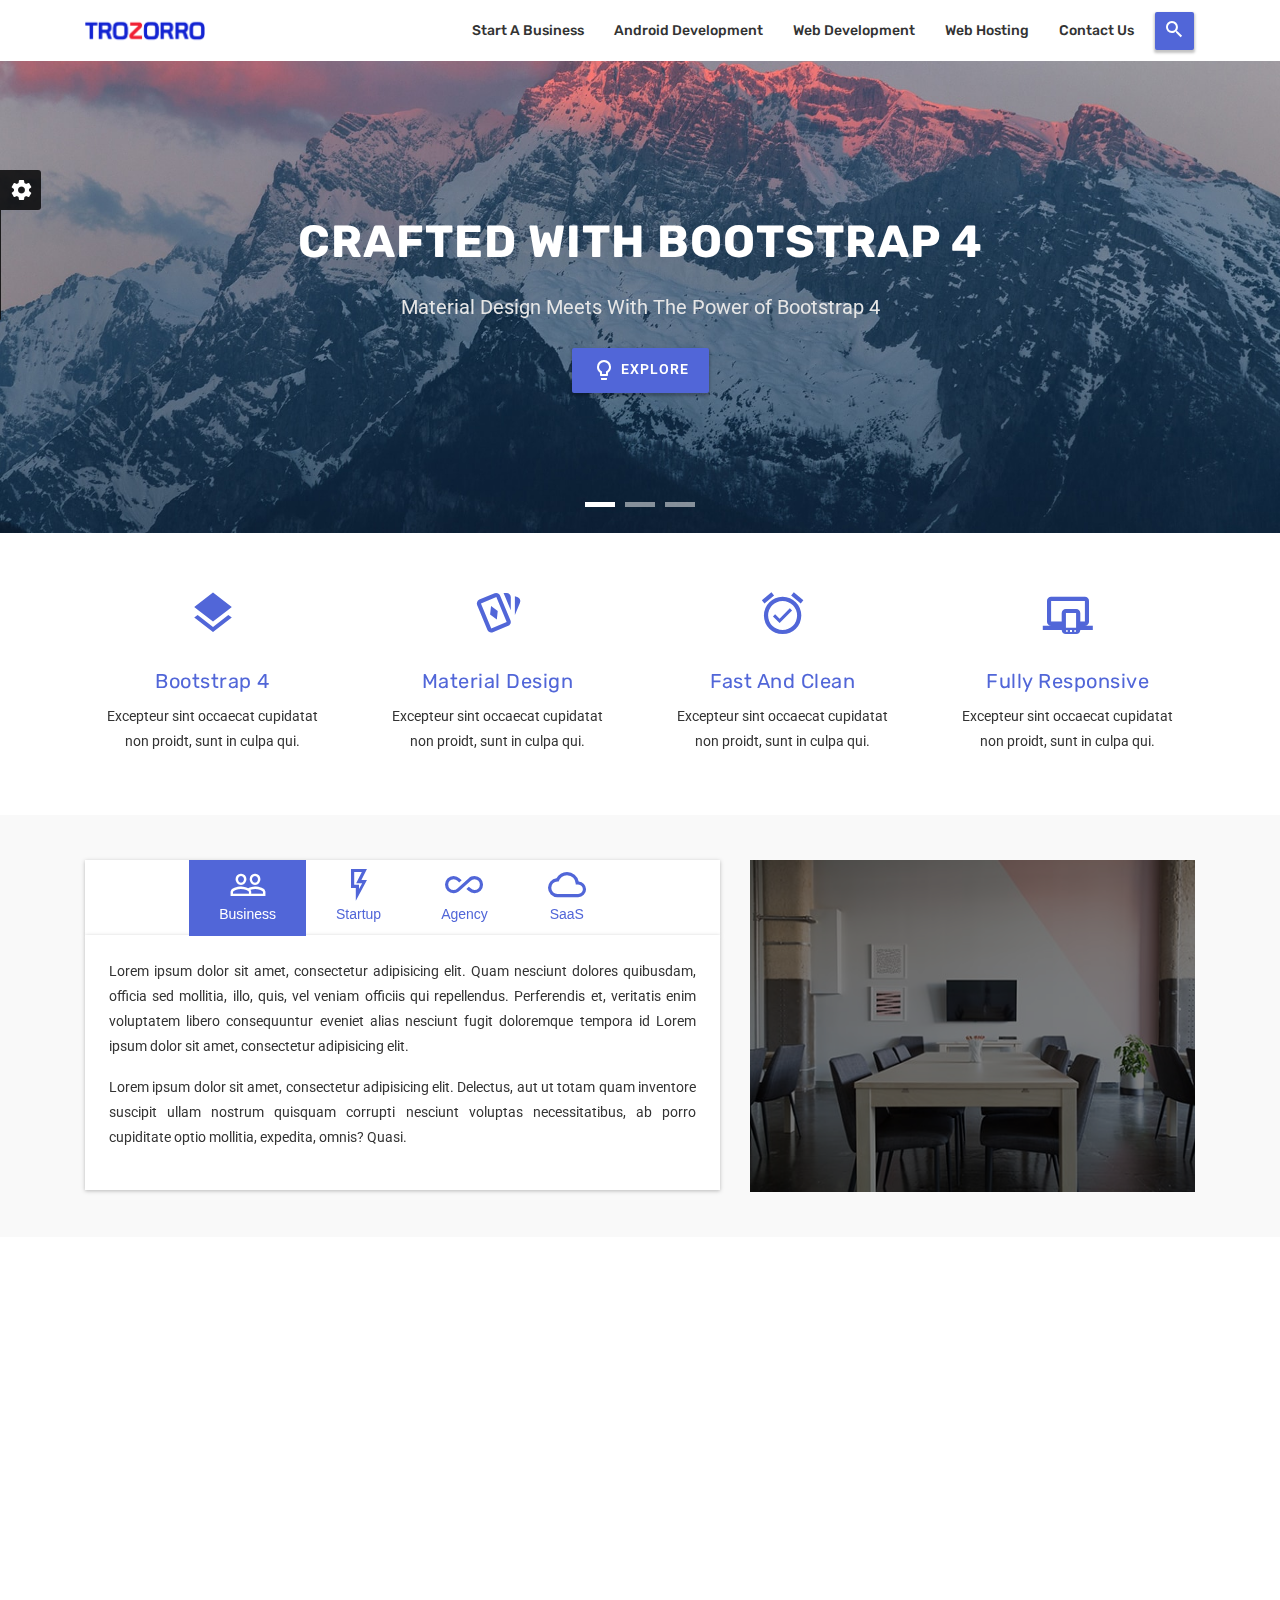
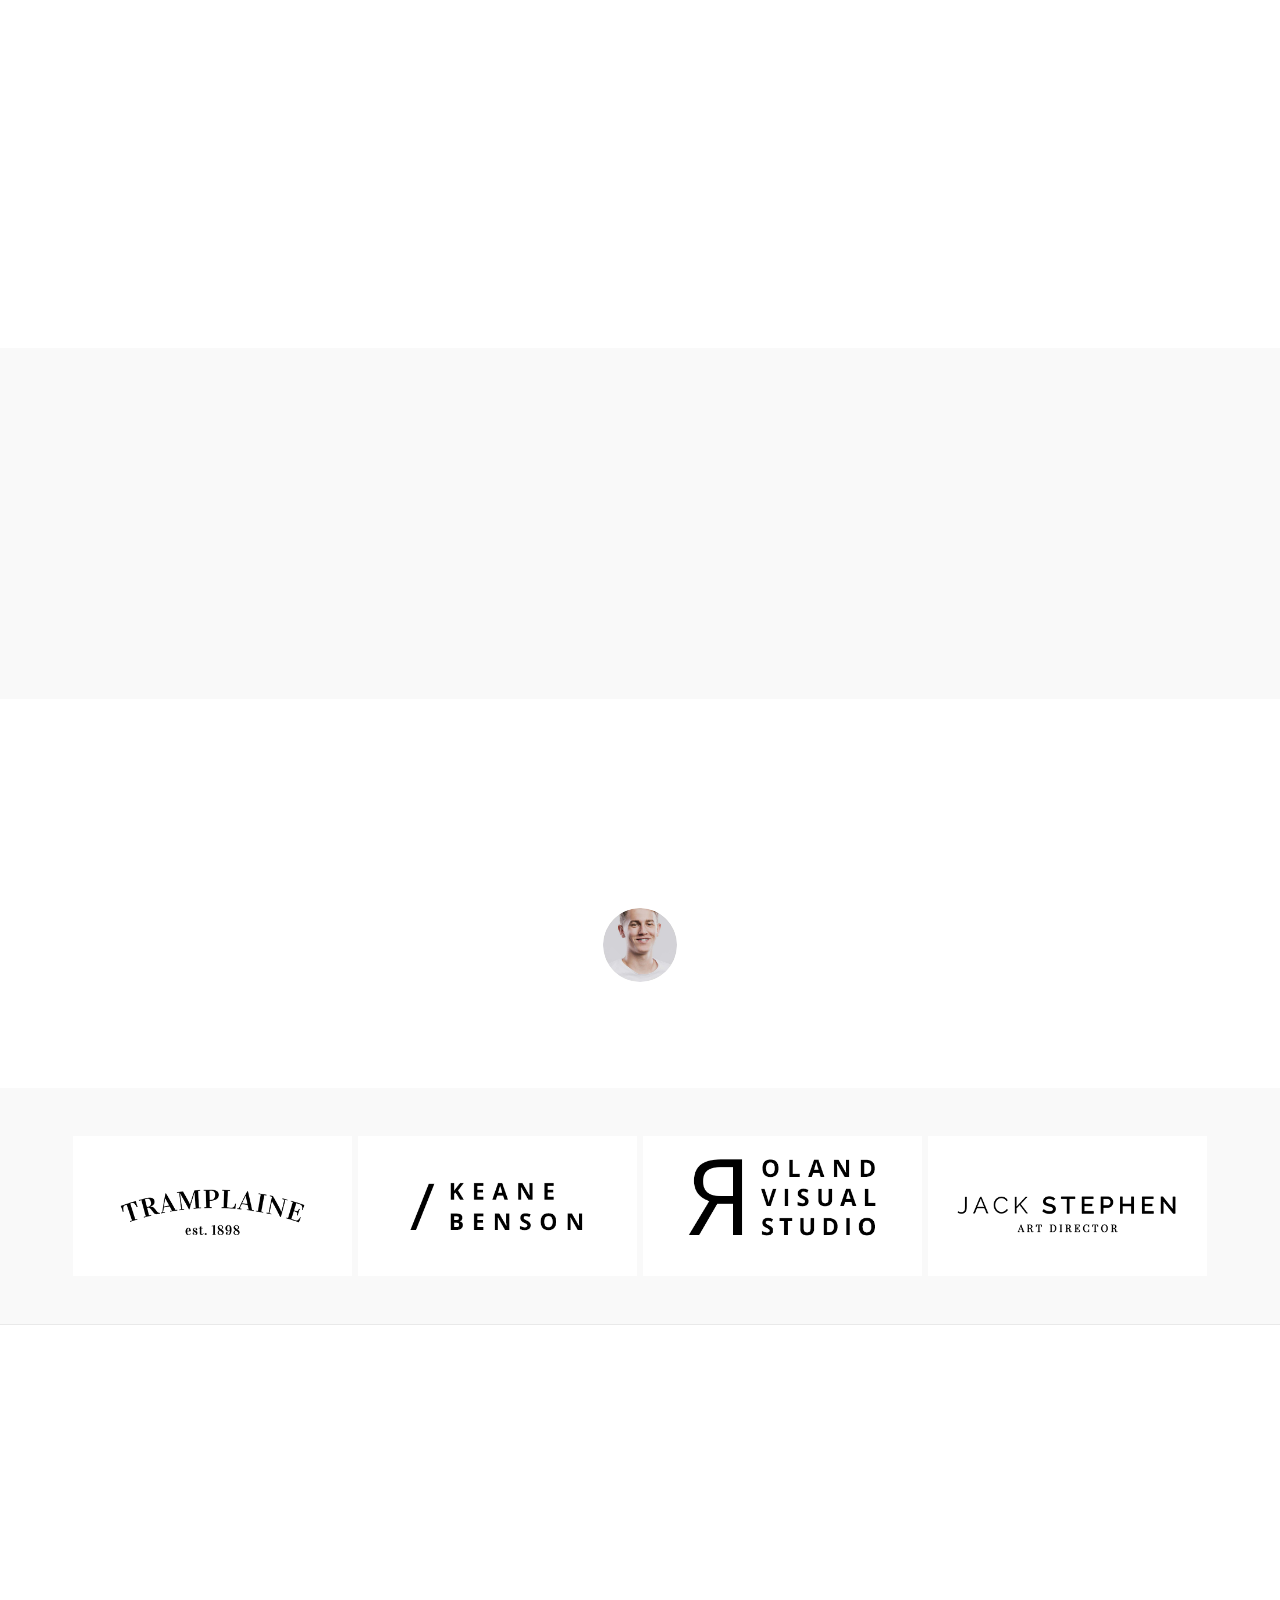
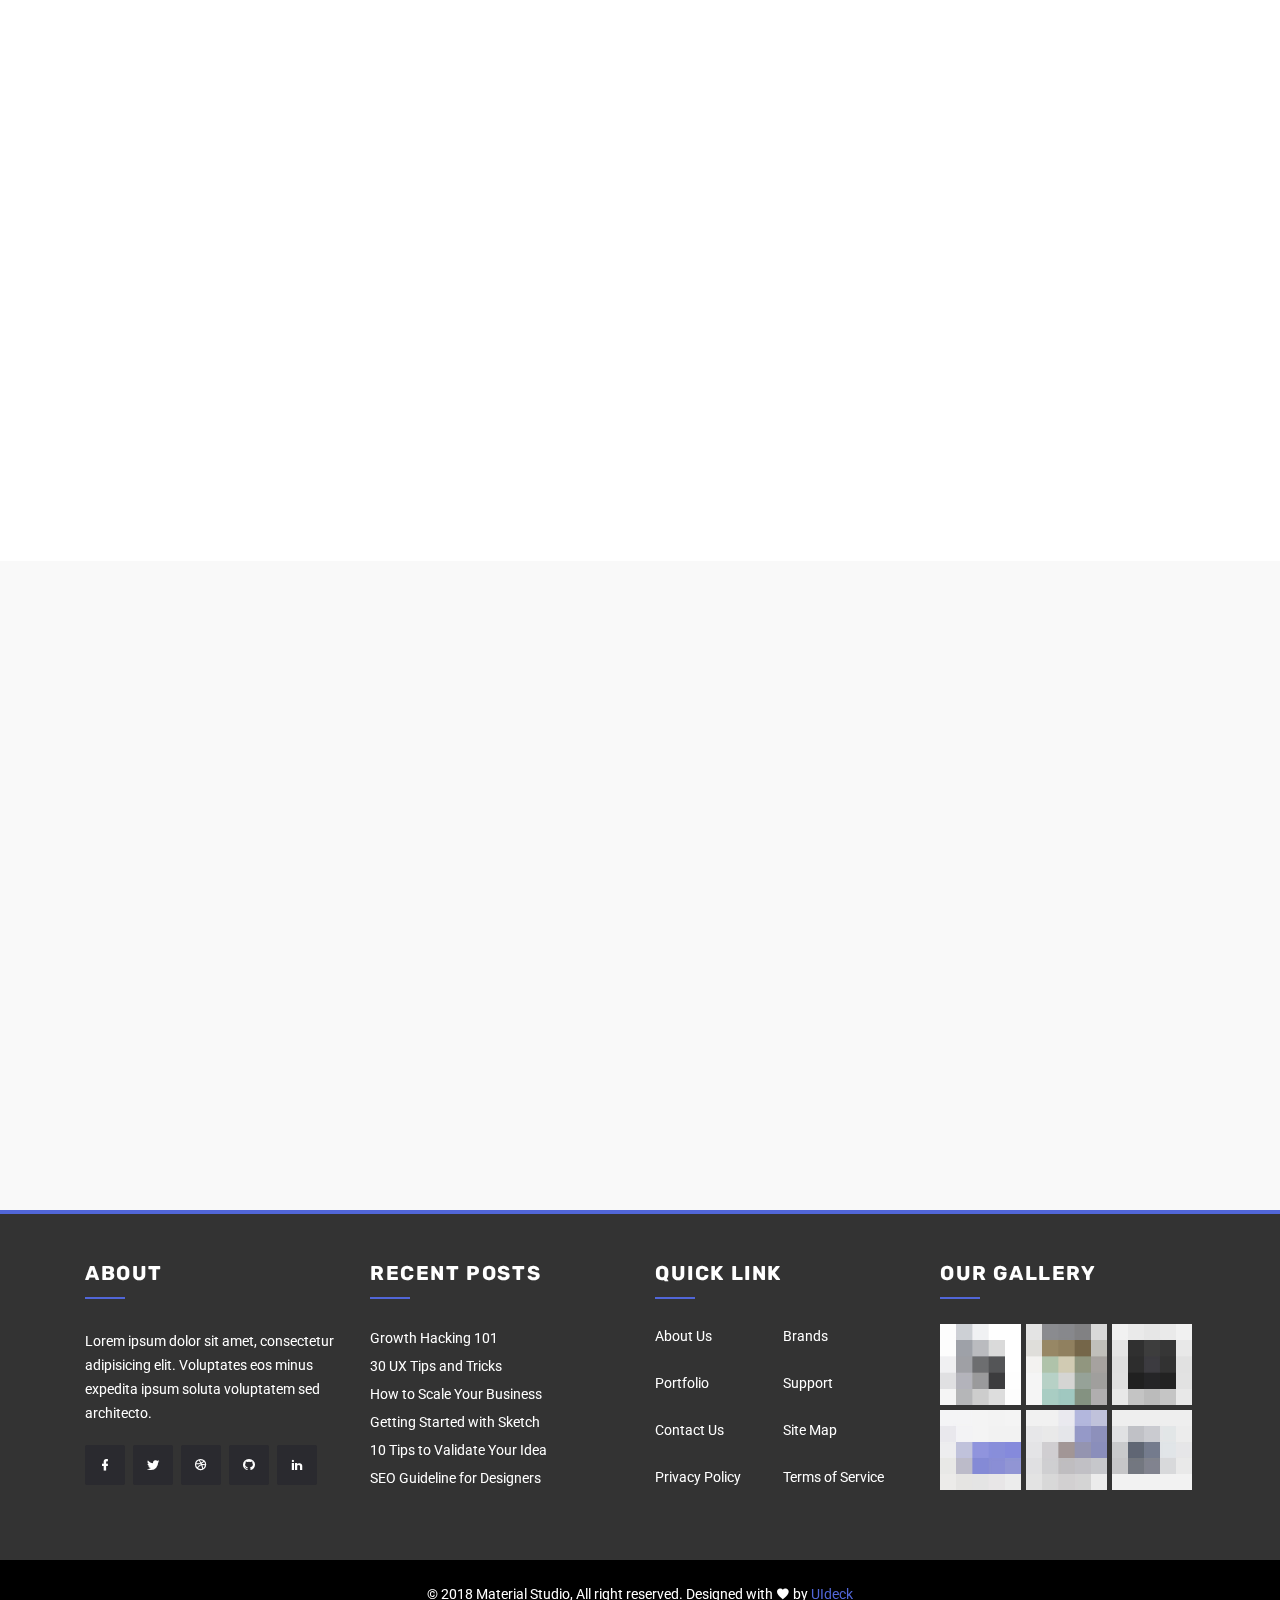
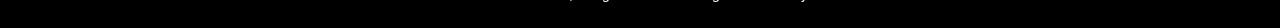
==== commit 0b748c36: "Navigation Bar Changes" ====
--- a/index.html
+++ b/index.html
@@ -50,68 +50,43 @@
             </div>
             <div class="collapse navbar-collapse" id="main-navbar">
                 <ul class="navbar-nav mr-auto w-100 justify-content-end">
-                    <li class="nav-item active">
-                        <a class="nav-link" href="index.html">
-                            Home
-                        </a>
-                    </li>
+
                     <li class="nav-item dropdown">
                         <a class="nav-link dropdown-toggle" href="#" data-toggle="dropdown" aria-haspopup="true" aria-expanded="false">
-                            Pages
+                            Start a business
                         </a>
                         <div class="dropdown-menu">
-                            <a class="dropdown-item" href="about-us.html">About Us 1</a>
-                            <a class="dropdown-item" href="about-us2.html">About Us 2</a>
-                            <a class="dropdown-item" href="team.html">Team Members</a>
-                            <a class="dropdown-item" href="services.html">Services</a>
-                            <a class="dropdown-item" href="contact-us.html">Contact Us 1</a>
-                            <a class="dropdown-item" href="contact-us2.html">Contact Us 2</a>
-                            <a class="dropdown-item" href="404.html">404</a>
+                            <a class="dropdown-item" href="about-us.html">Private Limited Company</a>
+                            <a class="dropdown-item" href="about-us2.html">Limited Liability Psartnership</a>
+                            <a class="dropdown-item" href="team.html">One Person company</a>
+                            <a class="dropdown-item" href="services.html">Partnership Firm</a>
+                            <a class="dropdown-item" href="contact-us.html">Sole Proprietorship</a>
+
                         </div>
                     </li>
                     <li class="nav-item dropdown">
                         <a class="nav-link dropdown-toggle" href="#" data-toggle="dropdown" aria-haspopup="true" aria-expanded="false">
-                            Components
+                            Android Development
                         </a>
-                        <div class="dropdown-menu">
-                            <a class="dropdown-item" href="tab.html">Tabs</a>
-                            <a class="dropdown-item" href="alert.html">Alert</a>
-                            <a class="dropdown-item" href="accordion.html">Accordions</a>
-                            <a class="dropdown-item" href="pricing.html">Pricing Tables</a>
-                            <a class="dropdown-item" href="buttons.html">Buttons</a>
-                            <a class="dropdown-item" href="icons.html">Icons</a>
-                            <a class="dropdown-item" href="carousel.html">Carousel</a>
-                            <a class="dropdown-item" href="counter.html">Counter</a>
-                            <a class="dropdown-item" href="map.html">Google Map</a>
-                        </div>
+
                     </li>
                     <li class="nav-item dropdown">
                         <a class="nav-link dropdown-toggle" href="#" data-toggle="dropdown" aria-haspopup="true" aria-expanded="false">
-                            Portfolio
+                            Web Development
                         </a>
-                        <div class="dropdown-menu">
-                            <a class="dropdown-item" href="portfolio-2.html">Portfolio 2 columns</a>
-                            <a class="dropdown-item" href="portfolio.html">Portfolio 3 columns</a>
-                            <a class="dropdown-item" href="portfolio-single.html">Portfolio Single</a>
-                        </div>
+
                     </li>
                     <li class="nav-item dropdown">
                         <a class="nav-link dropdown-toggle" href="#" data-toggle="dropdown" aria-haspopup="true" aria-expanded="false">
-                            Blog
+                            Web Hosting
                         </a>
-                        <div class="dropdown-menu">
-                            <a class="dropdown-item" href="blog.html">Blog Page</a>
-                            <a class="dropdown-item" href="blog-single.html">Blog Single Page</a>
-                        </div>
+
                     </li>
                     <li class="nav-item dropdown">
                         <a class="nav-link dropdown-toggle" href="#" data-toggle="dropdown" aria-haspopup="true" aria-expanded="false">
                             Contact Us
                         </a>
-                        <div class="dropdown-menu">
-                            <a class="dropdown-item" href="contact-us.html">Contact Us 1</a>
-                            <a class="dropdown-item" href="contact-us2.html">Contact Us 2</a>
-                        </div>
+
                     </li>
                 </ul>
                 <!-- Search Box Start -->
@@ -142,107 +117,50 @@
             </li>
             <li>
                 <a href="#">
-                    Pages
+                    Start a Business
                 </a>
                 <ul class="dropdown">
                     <li>
-                        <a href="about-us.html">About Us 1</a>
+                        <a href="#">Private Limited Company</a>
                     </li>
                     <li>
-                        <a href="about-us2.html">About Us 2</a>
+                        <a href="#">Limited Liability Psartnership</a>
                     </li>
                     <li>
-                        <a href="team.html">Team Members</a>
+                        <a href="#">One Person company</a>
                     </li>
                     <li>
-                        <a href="services.html">Services</a>
+                        <a href="#">Partnership Firm</a>
                     </li>
                     <li>
-                        <a href="contact-us.html">Contact Us 1</a>
-                    </li>
-                    <li>
-                        <a href="contact-us2.html">Contact Us 2</a>
-                    </li>
-                    <li>
-                        <a href="404.html">404</a>
-                    </li>
+                        <a href="#">Sole Proprietorship</a>
+                    </li>
+
                 </ul>
             </li>
             <li>
                 <a href="#">
-                    Elements
+                    Android Development
                 </a>
-                <ul class="dropdown">
-                    <li>
-                        <a href="tab.html">Tabs</a>
-                    </li>
-                    <li>
-                        <a href="alert.html">Alert</a>
-                    </li>
-                    <li>
-                        <a href="accordion.html">Accordions</a>
-                    </li>
-                    <li>
-                        <a href="pricing.html">Pricing Tables</a>
-                    </li>
-                    <li>
-                        <a href="buttons.html">Buttons</a>
-                    </li>
-                    <li>
-                        <a href="icons.html">Icons</a>
-                    </li>
-                    <li>
-                        <a href="carousel.html">Carousel</a>
-                    </li>
-                    <li>
-                        <a href="counter.html">Counter</a>
-                    </li>
-                    <li>
-                        <a href="map.html">Google Map</a>
-                    </li>
-                </ul>
+
             </li>
             <li>
                 <a href="#">
-                    Portfolio
+                    Web Development
                 </a>
-                <ul class="dropdown">
-                    <li>
-                        <a href="portfolio-2.html">Portfolio 2 columns</a>
-                    </li>
-                    <li>
-                        <a href="portfolio.html">Portfolio 3 columns</a>
-                    </li>
-                    <li>
-                        <a href="portfolio-single.html">Portfolio Single</a>
-                    </li>
-                </ul>
+
             </li>
             <li>
-                <a href="about.html">
-                    Blog
+                <a href="#">
+                    Web Hosting
                 </a>
-                <ul class="dropdown">
-                    <li>
-                        <a href="blog.html">Blog Page</a>
-                    </li>
-                    <li>
-                        <a href="blog-single.html">Blog Single Page</a>
-                    </li>
-                </ul>
+
             </li>
             <li>
                 <a href="#">
                     Contact Us
                 </a>
-                <ul class="dropdown">
-                    <li>
-                        <a href="contact-us.html">Contact Us 1</a>
-                    </li>
-                    <li>
-                        <a href="contact-us2.html">Contact Us 2</a>
-                    </li>
-                </ul>
+
             </li>
         </ul>
         <!-- Mobile Menu End -->
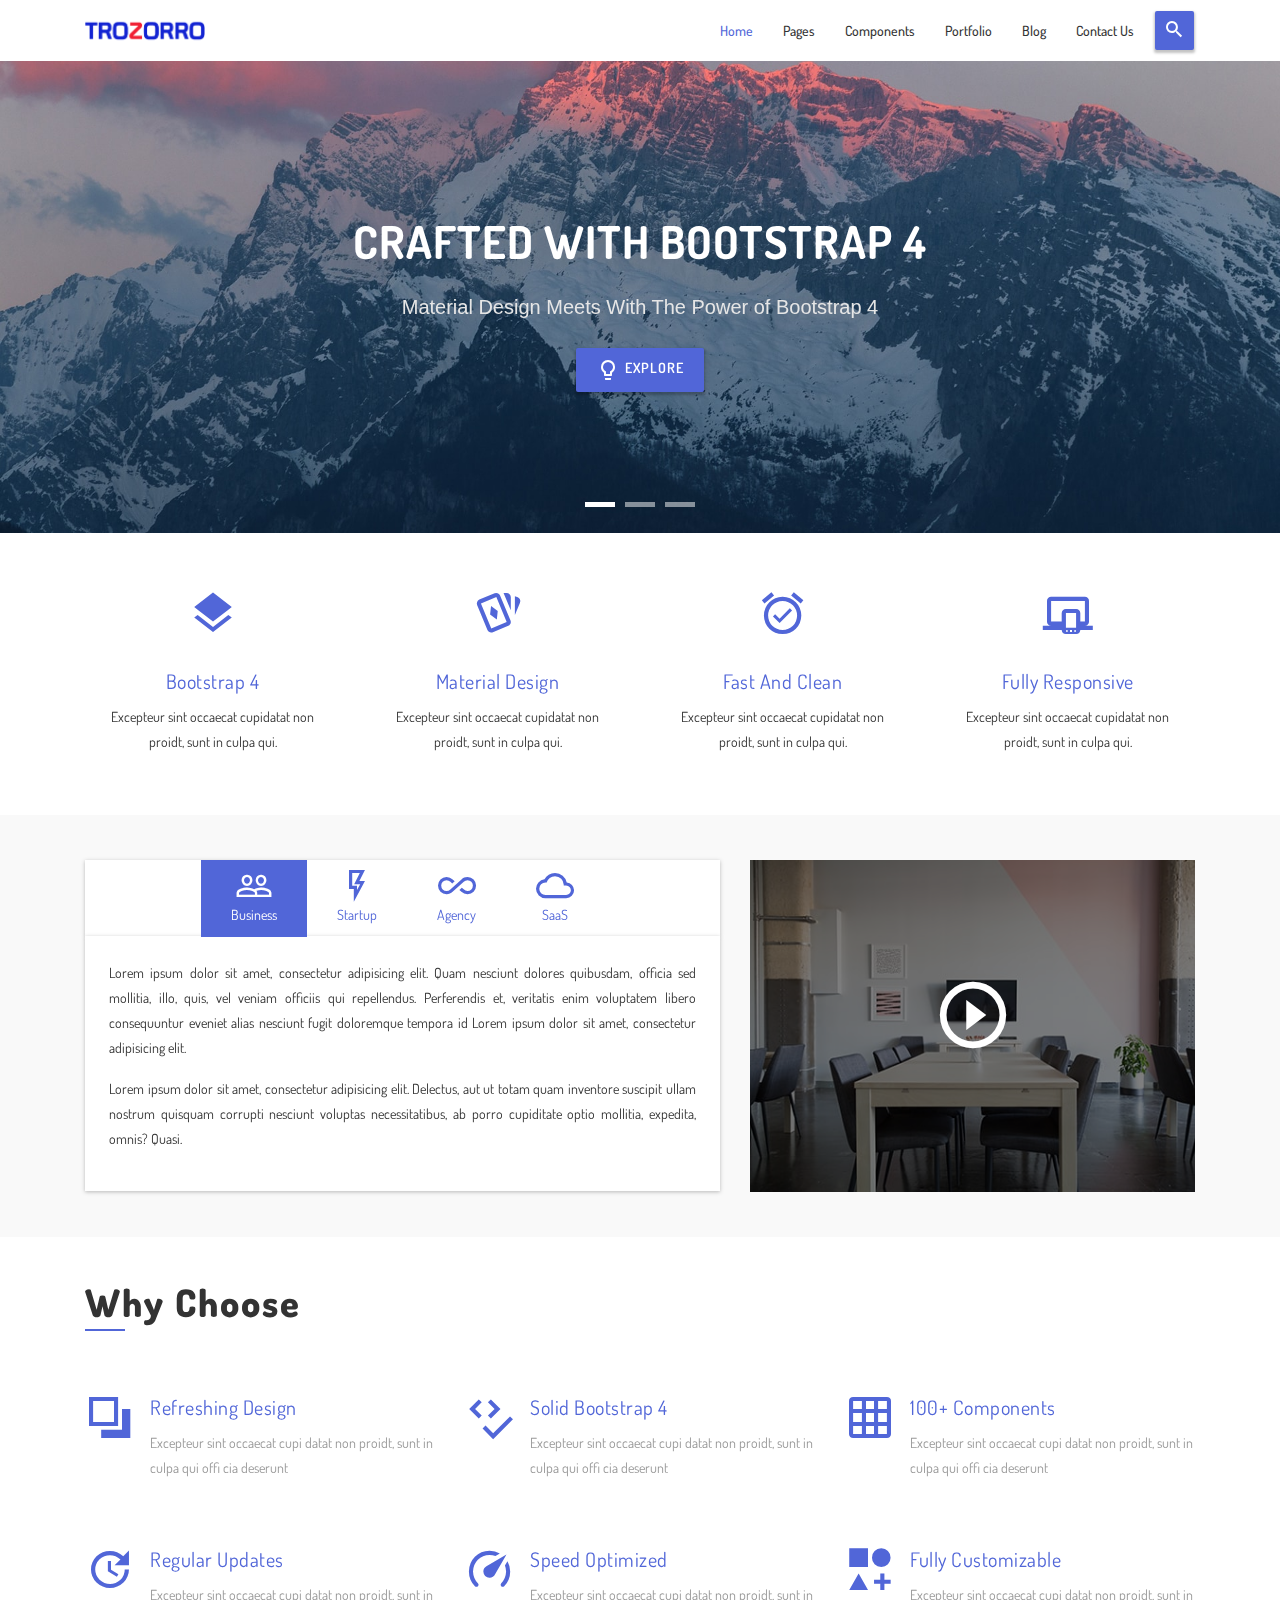
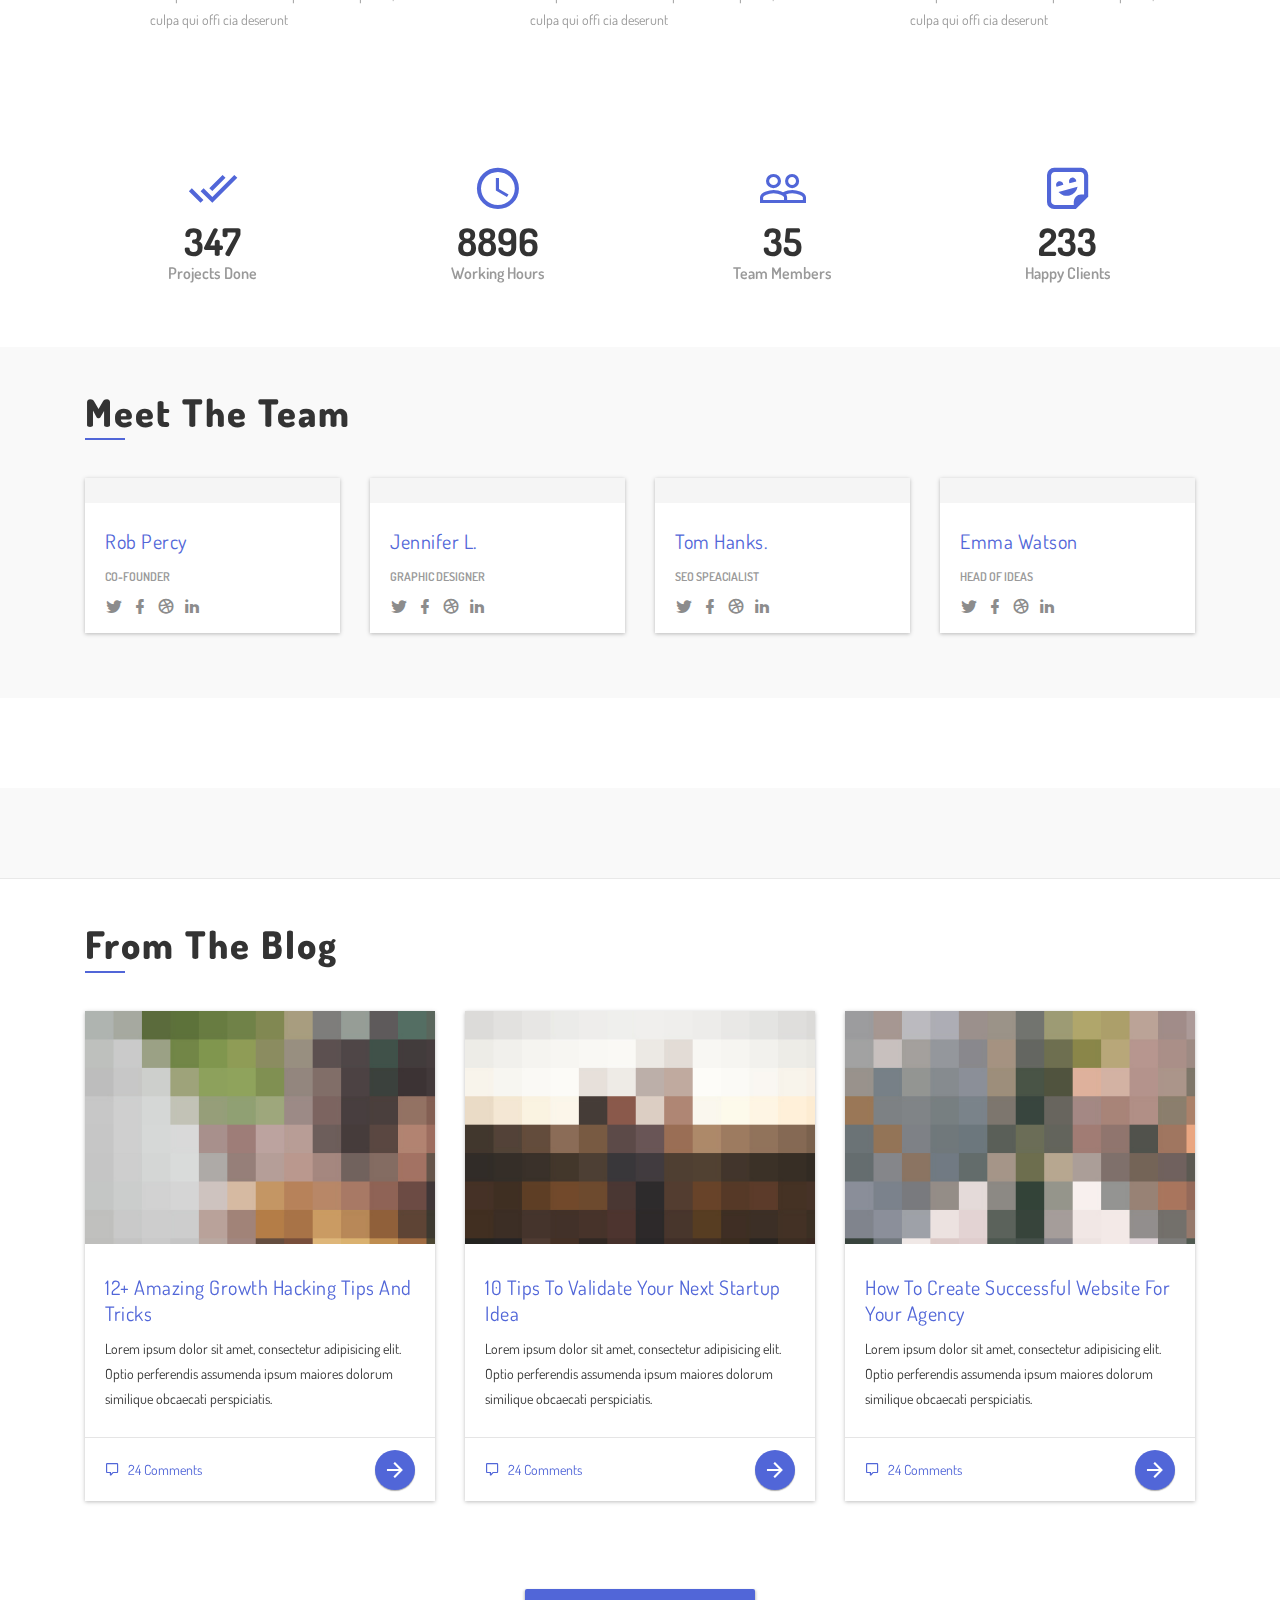
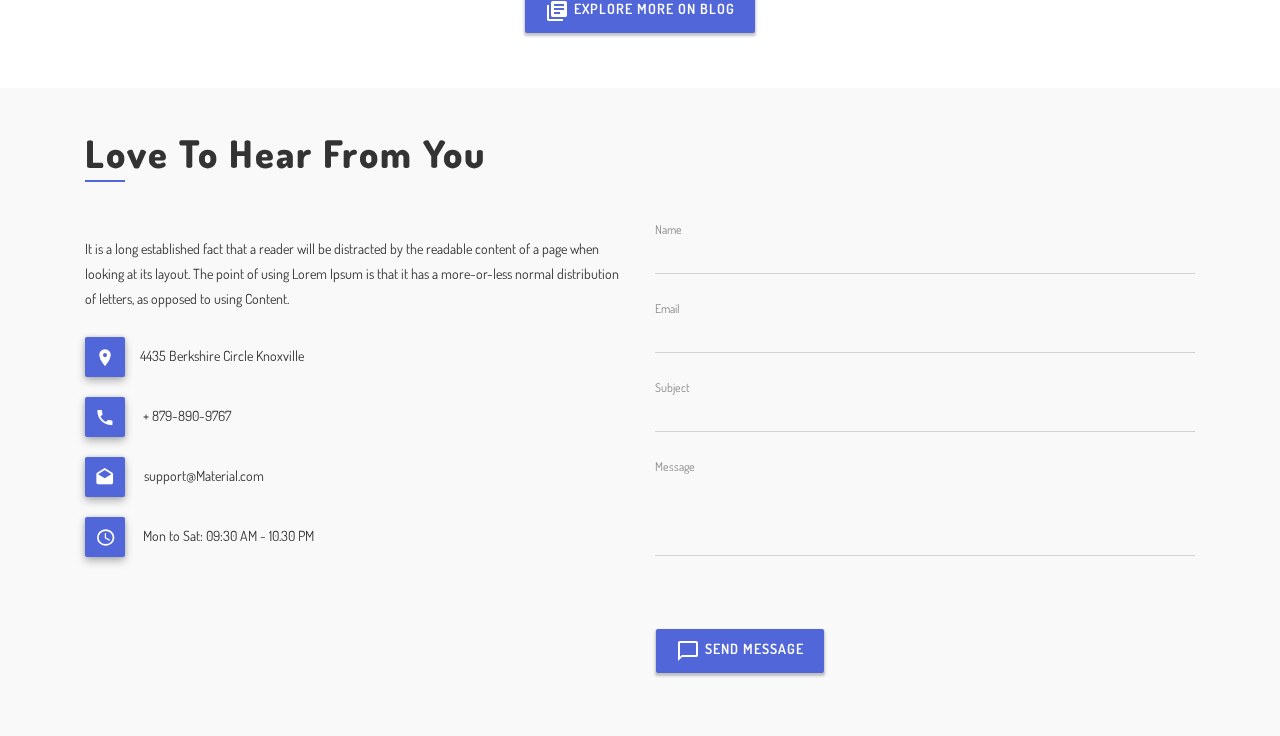
==== commit f9d271d6: "major update" ====
--- a/index.html
+++ b/index.html
@@ -50,43 +50,68 @@
             </div>
             <div class="collapse navbar-collapse" id="main-navbar">
                 <ul class="navbar-nav mr-auto w-100 justify-content-end">
-
+                    <li class="nav-item active">
+                        <a class="nav-link" href="index.html">
+                            Home
+                        </a>
+                    </li>
                     <li class="nav-item dropdown">
                         <a class="nav-link dropdown-toggle" href="#" data-toggle="dropdown" aria-haspopup="true" aria-expanded="false">
-                            Start a business
+                            Pages
                         </a>
                         <div class="dropdown-menu">
-                            <a class="dropdown-item" href="about-us.html">Private Limited Company</a>
-                            <a class="dropdown-item" href="about-us2.html">Limited Liability Psartnership</a>
-                            <a class="dropdown-item" href="team.html">One Person company</a>
-                            <a class="dropdown-item" href="services.html">Partnership Firm</a>
-                            <a class="dropdown-item" href="contact-us.html">Sole Proprietorship</a>
-
+                            <a class="dropdown-item" href="about-us.html">About Us 1</a>
+                            <a class="dropdown-item" href="about-us2.html">About Us 2</a>
+                            <a class="dropdown-item" href="team.html">Team Members</a>
+                            <a class="dropdown-item" href="services.html">Services</a>
+                            <a class="dropdown-item" href="contact-us.html">Contact Us 1</a>
+                            <a class="dropdown-item" href="contact-us2.html">Contact Us 2</a>
+                            <a class="dropdown-item" href="404.html">404</a>
                         </div>
                     </li>
                     <li class="nav-item dropdown">
                         <a class="nav-link dropdown-toggle" href="#" data-toggle="dropdown" aria-haspopup="true" aria-expanded="false">
-                            Android Development
+                            Components
                         </a>
-
+                        <div class="dropdown-menu">
+                            <a class="dropdown-item" href="tab.html">Tabs</a>
+                            <a class="dropdown-item" href="alert.html">Alert</a>
+                            <a class="dropdown-item" href="accordion.html">Accordions</a>
+                            <a class="dropdown-item" href="pricing.html">Pricing Tables</a>
+                            <a class="dropdown-item" href="buttons.html">Buttons</a>
+                            <a class="dropdown-item" href="icons.html">Icons</a>
+                            <a class="dropdown-item" href="carousel.html">Carousel</a>
+                            <a class="dropdown-item" href="counter.html">Counter</a>
+                            <a class="dropdown-item" href="map.html">Google Map</a>
+                        </div>
                     </li>
                     <li class="nav-item dropdown">
                         <a class="nav-link dropdown-toggle" href="#" data-toggle="dropdown" aria-haspopup="true" aria-expanded="false">
-                            Web Development
+                            Portfolio
                         </a>
-
+                        <div class="dropdown-menu">
+                            <a class="dropdown-item" href="portfolio-2.html">Portfolio 2 columns</a>
+                            <a class="dropdown-item" href="portfolio.html">Portfolio 3 columns</a>
+                            <a class="dropdown-item" href="portfolio-single.html">Portfolio Single</a>
+                        </div>
                     </li>
                     <li class="nav-item dropdown">
                         <a class="nav-link dropdown-toggle" href="#" data-toggle="dropdown" aria-haspopup="true" aria-expanded="false">
-                            Web Hosting
+                            Blog
                         </a>
-
+                        <div class="dropdown-menu">
+                            <a class="dropdown-item" href="blog.html">Blog Page</a>
+                            <a class="dropdown-item" href="blog-single.html">Blog Single Page</a>
+                        </div>
                     </li>
                     <li class="nav-item dropdown">
                         <a class="nav-link dropdown-toggle" href="#" data-toggle="dropdown" aria-haspopup="true" aria-expanded="false">
                             Contact Us
                         </a>
-
+                        <div class="dropdown-menu">
+                            <a class="dropdown-item" href="contact-us.html">Contact Us 1</a>
+                            <a class="dropdown-item" href="contact-us2.html">Contact Us 2</a>
+                        </div>
                     </li>
                 </ul>
                 <!-- Search Box Start -->
@@ -117,50 +142,107 @@
             </li>
             <li>
                 <a href="#">
-                    Start a Business
+                    Pages
                 </a>
                 <ul class="dropdown">
                     <li>
-                        <a href="#">Private Limited Company</a>
-                    </li>
-                    <li>
-                        <a href="#">Limited Liability Psartnership</a>
-                    </li>
-                    <li>
-                        <a href="#">One Person company</a>
-                    </li>
-                    <li>
-                        <a href="#">Partnership Firm</a>
-                    </li>
-                    <li>
-                        <a href="#">Sole Proprietorship</a>
-                    </li>
-
+                        <a href="about-us.html">About Us 1</a>
+                    </li>
+                    <li>
+                        <a href="about-us2.html">About Us 2</a>
+                    </li>
+                    <li>
+                        <a href="team.html">Team Members</a>
+                    </li>
+                    <li>
+                        <a href="services.html">Services</a>
+                    </li>
+                    <li>
+                        <a href="contact-us.html">Contact Us 1</a>
+                    </li>
+                    <li>
+                        <a href="contact-us2.html">Contact Us 2</a>
+                    </li>
+                    <li>
+                        <a href="404.html">404</a>
+                    </li>
                 </ul>
             </li>
             <li>
                 <a href="#">
-                    Android Development
+                    Elements
                 </a>
-
+                <ul class="dropdown">
+                    <li>
+                        <a href="tab.html">Tabs</a>
+                    </li>
+                    <li>
+                        <a href="alert.html">Alert</a>
+                    </li>
+                    <li>
+                        <a href="accordion.html">Accordions</a>
+                    </li>
+                    <li>
+                        <a href="pricing.html">Pricing Tables</a>
+                    </li>
+                    <li>
+                        <a href="buttons.html">Buttons</a>
+                    </li>
+                    <li>
+                        <a href="icons.html">Icons</a>
+                    </li>
+                    <li>
+                        <a href="carousel.html">Carousel</a>
+                    </li>
+                    <li>
+                        <a href="counter.html">Counter</a>
+                    </li>
+                    <li>
+                        <a href="map.html">Google Map</a>
+                    </li>
+                </ul>
             </li>
             <li>
                 <a href="#">
-                    Web Development
+                    Portfolio
                 </a>
-
+                <ul class="dropdown">
+                    <li>
+                        <a href="portfolio-2.html">Portfolio 2 columns</a>
+                    </li>
+                    <li>
+                        <a href="portfolio.html">Portfolio 3 columns</a>
+                    </li>
+                    <li>
+                        <a href="portfolio-single.html">Portfolio Single</a>
+                    </li>
+                </ul>
             </li>
             <li>
-                <a href="#">
-                    Web Hosting
+                <a href="about.html">
+                    Blog
                 </a>
-
+                <ul class="dropdown">
+                    <li>
+                        <a href="blog.html">Blog Page</a>
+                    </li>
+                    <li>
+                        <a href="blog-single.html">Blog Single Page</a>
+                    </li>
+                </ul>
             </li>
             <li>
                 <a href="#">
                     Contact Us
                 </a>
-
+                <ul class="dropdown">
+                    <li>
+                        <a href="contact-us.html">Contact Us 1</a>
+                    </li>
+                    <li>
+                        <a href="contact-us2.html">Contact Us 2</a>
+                    </li>
+                </ul>
             </li>
         </ul>
         <!-- Mobile Menu End -->
@@ -804,134 +886,3 @@
     </div>
 </section>
 <!-- Contact Us Section End -->
-
-<!--Footer-->
-<footer class="page-footer center-on-small-only  pt-0 footer-widget-container">
-    <!--Footer Links-->
-    <div class="container pt-5 mb-5">
-        <div class="row">
-            <!--First column-->
-            <div class="col-md-6 col-lg-3 col-xl-3 footer-contact-widget">
-                <h3 class="footer-title">About</h3>
-                <p>Lorem ipsum dolor sit amet, consectetur adipisicing elit. Voluptates eos minus expedita ipsum soluta voluptatem sed architecto.</p>
-                <ul>
-                    <li>
-                        <a href="#"><i class="mdi mdi-facebook"></i></a>
-                    </li>
-                    <li>
-                        <a href="#"><i class="mdi mdi-twitter"></i></a>
-                    </li>
-                    <li>
-                        <a href="#"><i class="mdi mdi-dribbble"></i></a>
-                    </li>
-                    <li>
-                        <a href="#"><i class="mdi mdi-github-circle"></i></a>
-                    </li>
-                    <li>
-                        <a href="#"><i class="mdi mdi-linkedin"></i></a>
-                    </li>
-                </ul>
-            </div>
-            <!--/.First column-->
-
-            <!--Second column-->
-            <div class="col-md-6 col-lg-3 col-xl-3 recent-widget">
-                <h3 class="footer-title">Recent Posts</h3>
-                <p><a href="#" class="dark-grey-text">Growth Hacking 101</a></p>
-                <p><a href="#" class="dark-grey-text">30 UX Tips and Tricks</a></p>
-                <p><a href="#" class="dark-grey-text">How to Scale Your Business</a></p>
-                <p><a href="#" class="dark-grey-text">Getting Started with Sketch</a></p>
-                <p><a href="#" class="dark-grey-text"></a>10 Tips to Validate Your Idea</p>
-                <p><a href="#" class="dark-grey-text">SEO Guideline for Designers</a></p>
-            </div>
-            <!--/.Second column-->
-
-            <!--Third column-->
-            <div class="col-md-6 col-lg-3 col-xl-3 link-widget">
-                <h3 class="footer-title">Quick link</h3>
-                <ul>
-                    <li><a href="about.html">About Us</a></li>
-                    <li><a href="#">Brands</a></li>
-                    <li><a href="portfolio-index.html">Portfolio</a></li>
-                    <li><a href="#">Support</a></li>
-                    <li><a href="contact.html">Contact Us</a></li>
-                    <li><a href="#">Site Map</a></li>
-                    <li><a href="#">Privacy Policy</a></li>
-                    <li><a href="#">Terms of Service</a></li>
-                </ul>
-            </div>
-            <!--/.Third column-->
-
-            <!--Fourth column-->
-            <div class="col-md-6 col-lg-3 col-xl-3 footer-contact">
-                <h3 class="footer-title">Our Gallery</h3>
-                <div class="widget widget-gallery">
-                    <ul class="magnific-gallery">
-                        <li><a href="#"><img src="assets/images/gallery/thum1.jpg" alt="instagram image"></a></li>
-                        <li><a href="#"><img src="assets/images/gallery/thum2.jpg" alt="instagram image"></a></li>
-                        <li><a href="#"><img src="assets/images/gallery/thum3.jpg" alt="instagram image"></a></li>
-                        <li><a href="#"><img src="assets/images/gallery/thum4.jpg" alt="instagram image"></a></li>
-                        <li><a href="#"><img src="assets/images/gallery/thum5.jpg" alt="instagram image"></a></li>
-                        <li><a href="#"><img src="assets/images/gallery/thum6.jpg" alt="instagram image"></a></li>
-                    </ul>
-                </div>
-            </div>
-            <!--/.Fourth column-->
-
-        </div>
-    </div>
-    <!--/.Footer Links-->
-
-    <!-- Copyright-->
-    <div class="footer-copyright">
-        <div class="container">
-            <div class="row">
-                <div class="col-md-12 text-center">
-                    <p>&copy; 2018 Material Studio, All right reserved. Designed with <i class="mdi mdi-heart"></i> by <a href="#">UIdeck</a></p>
-                </div>
-            </div>
-        </div>
-    </div>
-    <!--/.Copyright -->
-
-</footer>
-<!--/.Footer-->
-
-
-<!-- Back To Top -->
-<a href="#" class="back-to-top">
-    <div class="ripple-container"></div>
-    <i class="mdi mdi-arrow-up">
-    </i>
-</a>
-
-<!-- Preloader -->
-<div id="preloader">
-    <div class="loader" id="loader-1"></div>
-</div>
-<!-- End Preloader -->
-
-<!-- Optional JavaScript -->
-<script src="assets/js/jquery-min.js"></script>
-<script src="assets/js/popper.min.js"></script>
-<script src="assets/js/bootstrap.min.js"></script>
-
-<script src="assets/js/jquery.mixitup.min.js"></script>
-<script src="assets/js/jquery.inview.js"></script>
-<script src="assets/js/jquery.counterup.min.js"></script>
-<script src="assets/js/scroll-top.js"></script>
-<script src="assets/js/smoothscroll.js"></script>
-<script src="assets/js/material.min.js"></script>
-<script src="assets/js/ripples.min.js"></script>
-<script src="assets/js/color-switcher.js"></script>
-<script src="assets/js/owl.carousel.min.js"></script>
-<script src="assets/js/form-validator.min.js"></script>
-<script src="assets/js/contact-form-script.min.js"></script>
-<script src="assets/js/wow.js"></script>
-<script src="assets/js/jquery.vide.js"></script>
-<script src="assets/js/jquery.magnific-popup.min.js"></script>
-<script src="assets/js/jquery.slicknav.js"></script>
-<script src="assets/js/main.js"></script>
-
-</body>
-</html>
--- a/assets/css/style.css
+++ b/assets/css/style.css
@@ -1 +1 @@
-@import url("https://fonts.googleapis.com/css?family=Rubik:500,700|Roboto:400,600");body{background:#fff;font-size:14px;font-weight:400;font-family:'Roboto', sans-serif;-webkit-box-sizing:border-box;-moz-box-sizing:border-box;box-sizing:border-box;-webkit-font-smoothing:subpixel-antialiased;color:#333;line-height:25px;-webkit-backface-visibility:hidden;backface-visibility:hidden;overflow-x:hidden}h1,h2,h3,h4{font-family:'Rubik', sans-serif}a{-webkit-transition:all 0.2s linear;-moz-transition:all 0.2s linear;-o-transition:all 0.2s linear;transition:all 0.2s linear}a:hover{text-decoration:none}a a:focus{outline:none}.hero-heading{font-size:45px;font-weight:700;color:#fff;text-transform:uppercase;line-height:70px;letter-spacing:1px}.hero-sub-heading{font-size:20px;font-weight:400;color:#e6e6e6;line-height:45px}.rev-heading{text-transform:uppercase !important;font-size:60px !important}.section-titile-bg{display:inline;font-size:115px;font-weight:800;height:100%;left:-173px;opacity:0.1;position:absolute;top:-14px;width:100%;text-align:center}.Material-section-quote blockquote{border-left-width:2px}.sub-quote p{padding-left:20px}.section-title{color:#333;font-family:'Rubik';font-size:38px;font-weight:900;letter-spacing:2px;text-align:left;position:relative;margin-bottom:45px;text-transform:capitalize}.section-title:before{position:absolute;content:'';bottom:-7px;width:40px;height:2px;background-color:#2196F3}.subtitle{font-size:20px;letter-spacing:0.5px;margin-top:20px;line-height:26px;font-weight:400;text-transform:capitalize;margin-bottom:10px}.inner-title{font-size:24px;font-weight:900;text-tranform:capitalize}.page-tagline{font-size:24px;font-family:Roboto, Helvetica, Arial, sans-serif;text-transform:uppercase;color:rgba(255,255,255,0.7)}.page-title{font-size:62px;font-weight:900;color:#fff}.contact-title{font-weight:900;font-size:38px;color:#333}.btn-common{padding:10px 20px;letter-spacing:1px;font-weight:600;color:#fff !important;border-radius:2px;box-shadow:0 2px 2.7px 0.1px rgba(0,0,0,0.24) !important}.btn-common:hover,.btn-common:focus,.btn-common:active{box-shadow:0 4px 4.7px 0.3px rgba(0,0,0,0.24) !important}.btn-border{font-weight:900;padding:9px 20px;background:#fff;border:1px solid transparent;box-shadow:0 2px 2.7px 0.1px rgba(0,0,0,0.24) !important}.btn-border:hover,.btn-border:focus,.btn-border:active{background-color:#eee !important}.btn-round{color:#fff !important}.material-icons{font-size:24px;line-height:1}.btn.btn-fab,.input-group-btn .btn.btn-fab{border-radius:50%;font-size:24px;height:40px;margin:auto;min-width:40px;width:40px;padding:0}.section-dark{background-color:#f9f9f9;z-index:-2}a.back-to-top{display:none;position:fixed;bottom:18px;right:15px;text-decoration:none}a.back-to-top i{display:block;font-size:22px;width:40px;height:40px;line-height:40px;color:#fff;border-radius:2px;text-align:center;transition:all 0.2s ease-in-out;-moz-transition:all 0.2s ease-in-out;-webkit-transition:all 0.2s ease-in-out;-o-transition:all 0.2s ease-in-out;box-shadow:0 0 4px rgba(0,0,0,0.14),0 4px 8px rgba(0,0,0,0.28)}a.back-to-top:hover,a.back-to-top:focus{text-decoration:none}.owl-carousel .item{margin:3px}.owl-carousel.item img{display:block;width:50%;height:auto}.owl-carousel .owl-controls .owl-page{display:inline-block}.owl-carousel .owl-controls .owl-page span{background:none repeat scroll 0 0 rgba(255,255,255,0.3);border-radius:50px;display:block;height:12px;margin:5px 7px;opacity:0.5;width:12px}#preloader{position:fixed;top:0;left:0;right:0;bottom:0;background-color:#fff;z-index:9999999}.loader{top:50%;width:50px;height:50px;border-radius:100%;position:relative;margin:0 auto}#loader-1:before,#loader-1:after{content:"";position:absolute;top:-10px;left:-10px;width:100%;height:100%;border-radius:100%;border:7px solid transparent;border-top-color:#5166d8}#loader-1:before{z-index:100;animation:spin 1s infinite}#loader-1:after{border:7px solid #f2f2f2}@keyframes spin{0%{-webkit-transform:rotate(0deg);-ms-transform:rotate(0deg);-o-transform:rotate(0deg);transform:rotate(0deg)}100%{-webkit-transform:rotate(360deg);-ms-transform:rotate(360deg);-o-transform:rotate(360deg);transform:rotate(360deg)}}.section-padding{padding:45px 0}.no-padding{padding:0 !important}.padding-left-none{padding-left:0}.padding-right-none{padding-right:0}@-webkit-keyframes fadeIn{from{opacity:0}to{opacity:1}}@keyframes fadeIn{from{opacity:0}to{opacity:1}}.fadeIn{-webkit-animation-name:fadeIn;animation-name:fadeIn}.navbar-brand{position:relative}.navbar-brand .ripple-container{display:none}.navbar-brand img{width:120px}.top-nav-collapse{background:#fff;z-index:999999;box-shadow:0px 3px 6px 3px rgba(0,0,0,0.06);-webkit-animation-duration:1s;animation-duration:1s;-webkit-animation-fill-mode:both;animation-fill-mode:both;-webkit-animation-name:fadeInDown;animation-name:fadeInDown}.top-nav-collapse .nav-link{color:#333 !important;margin-top:0}.top-nav-collapse .nav-link:hover{color:rgba(0,0,0,0.6)}.top-nav-collapse .navbar-brand{top:0px}.nav-bg{background:#fff}.nav-bg .navbar-nav .nav-link{color:#333 !important}.navbar-expand-lg .navbar-nav .nav-link{padding:15px 0 18px 0;font-size:14px;color:#fff;font-family:'Rubik', sans-serif;font-weight:500;text-transform:capitalize;margin-left:30px;margin-top:0px;border-top:3px solid transparent;-webkit-transition:all 0.3s ease-in-out 0s;-moz-transition:all 0.3s ease-in-out 0s;transition:all 0.3s ease-in-out 0s}.navbar-expand-lg .navbar-nav .nav-link:hover{color:#2196F3}.navbar-expand-lg .navbar-nav .nav-link .ripple-container{display:none}.navbar{padding:0}.navbar li.active a.nav-link{color:#2196F3}.dropdown-toggle::after{display:none}.dropdown-menu{list-style:none;margin:0px 30px;padding:0;display:none;position:absolute;z-index:99;min-width:195px;white-space:nowrap;border-radius:2px;border:none;background:#fff;-webkit-box-shadow:0 6px 12px rgba(0,0,0,0.175);box-shadow:0 6px 12px rgba(0,0,0,0.175);transition:0.3s all ease-in-out;-webkit-transition:0.3s all ease-in-out;-moz-transition:0.3s all ease-in-out;-o-transition:0.3s all ease-in-out;-ms-transition:0.3s all ease-in-out;animation:0.4s ease 0s normal none 1 running fadeInUpMenu}.dropdown:hover .dropdown-menu{display:block;position:absolute;top:100%;transition:0.3s all ease-in-out;-webkit-transition:0.3s all ease-in-out;-moz-transition:0.3s all ease-in-out;-o-transition:0.3s all ease-in-out;-ms-transition:0.3s all ease-in-out;animation:0.4s ease 0s normal none 1 running fadeInUpMenu}.dropdown .dropdown-menu .dropdown-item{width:100%;padding:10px 20px;font-size:13px;color:#202020;text-decoration:none;display:inline-block;float:left;clear:both;position:relative;outline:0;border-top:1px solid rgba(0,0,0,0.03);transition:0.3s all ease-in-out;-webkit-transition:0.3s all ease-in-out;-moz-transition:0.3s all ease-in-out;-o-transition:0.3s all ease-in-out;-ms-transition:0.3s all ease-in-out}.dropdown .dropdown-item:focus,.dropdown .dropdown-item:hover{background-color:#fafafa}.dropdown-item.active,.dropdown-item:active{background:transparent}@-webkit-keyframes fadeInUpMenu{0%{opacity:0;-webkit-transform:translateY(10px)}100%{opacity:1;-webkit-transform:translateY(0)}}@keyframes fadeInUpMenu{0%{opacity:0;transform:translateY(10px)}100%{opacity:1;transform:translateY(0)}}.fadeInUpMenu{-webkit-animation-name:fadeInUpMenu;animation-name:fadeInUpMenu}.search-side{position:relative;float:right;top:0px;right:-20px;transition:all 0.3s ease-in-out;-moz-transition:all 0.3s ease-in-out;-webkit-transition:all 0.3s ease-in-out;-o-transition:all 0.3s ease-in-out}.search-icon span{position:relative;display:block;cursor:pointer;margin-left:20px}.search-icon span i{font-size:22px !important;display:block;border-radius:2px;padding:5px 8px;text-align:center;transition:all 0.2s ease-in-out;-moz-transition:all 0.2s ease-in-out;-webkit-transition:all 0.2s ease-in-out;-o-transition:all 0.2s ease-in-out}.search-icon:hover i{color:#666}.navbar-form{background:#fff;z-index:9001;-webkit-transition:all .3s;-moz-transition:all .3s;transition:all .3s;border:0;width:100%;position:absolute;top:0px;display:none;left:0px;height:60px}.navbar-form .form-group{height:100%;width:100%;margin:10px 22px}.navbar-form .form-control{color:#333;border-radius:0;outline:none;font-size:22px;display:inline-block;width:100%;height:100%;font-weight:400;line-height:30px}.navbar-form .has-feedback .close{height:30px;position:absolute;cursor:pointer;top:50%;right:0;margin-top:-15px;line-height:15px;color:#333;font-size:22px}.navbar-toggler{display:none}.wpb-mobile-menu{display:none}.slicknav_menu{display:none}@media screen and (max-width: 768px){.navbar-header{width:100%}.navbar-brand{position:absolute;padding:0px 15px;top:15px}.navbar-brand .ripple-container{display:none}.top-nav-collapse .navbar-brand{top:15px}#wpb-mobile-menu{display:none}.slicknav_menu{display:block}.slicknav_nav .active a{background:#5166d8;color:#fff}.slicknav_nav a:hover,.slicknav_nav .active{color:#5166d8}.slicknav_nav .dropdown li a.active{background:#5166d8;color:#fff}}@media (min-width: 768px) and (max-width: 991px){#nav-main li a.nav-link{padding-top:18px}}#main-slide .carousel-control{display:none;transition:all 0.3s ease-in-out}#main-slide .carousel-indicators{cursor:pointer}#main-slide:hover .carousel-control{display:block;transition:all 0.3s ease-in-out;-webkit-animation-duration:1s;animation-duration:1s;-webkit-animation-fill-mode:both;animation-fill-mode:both;-webkit-animation-name:fadeIn;animation-name:fadeIn}#main-slide .carousel-item img{position:relative;width:100%;max-height:670px}#main-slide .carousel-inner .carousel-item::after{bottom:0;content:"";left:0;position:absolute;right:0;top:0}#main-slide .carousel-item .carousel-caption{opacity:0;transition:opacity 100ms ease 0s;z-index:0}#main-slide .carousel-item.active .carousel-caption{opacity:1;transition:opacity 100ms ease 0s;z-index:1}#main-slide .carousel-caption{color:#fff;position:absolute;top:35%}#main-slide .carousel-control-next,#main-slide .carousel-control-prev{opacity:1;box-shadow:none}#main-slide .carousel-control-prev span{padding:15px}#main-slide .carousel-control-next span{padding:15px}#main-slide .carousel-control{top:45%}#main-slide .carousel-control .fa-angle-left,#main-slide .carousel-control .fa-angle-right{position:absolute;z-index:5;display:inline-block}#main-slide .carousel-control .fa-angle-left{left:10px}#main-slide .carousel-control .fa-angle-right{right:10px}#main-slide .carousel-indicators li{width:30px;height:5px;margin-right:5px;margin-left:5px}#main-slide .carousel-control i{line-height:40px;font-size:38px;width:40px;height:40px;display:block;border-radius:2px;-webkit-transition:all 500ms ease;transition:all 500ms ease}#main-slide .carousel-control i:hover{color:#fff;opacity:0.6}.carousel .carousel-item.active .animated2{animation:1s ease-in 200ms normal both 1 running lightSpeedIn}.carousel .carousel-item.active .animated3{animation:1s ease-in-out 500ms normal both 1 running bounceInLeft}.carousel .carousel-item.active .animated4{animation:1s ease-in 500ms normal both 1 running flipInX}.carousel .carousel-item.active .animated5{animation:1s ease-in-out 100ms normal both 1 running bounceInLeft}.carousel .carousel-item.active .animated6{animation:1s ease-in 500ms normal both 1 running bounceIn}.carousel .carousel-item.active .animated7{animation:1s ease-in 500ms normal both 1 running bounceIn}.carousel .carousel-item.active .animated8{animation:1s ease-in 800ms normal both 1 running bounceInDown}.carousel-fade .carousel-inner .carousel-item{max-height:700px;opacity:0.8;transition-property:opacity}.carousel-fade .carousel-inner .active{opacity:1}.carousel-fade .carousel-inner .active.left,.carousel-fade .carousel-inner .active.right{left:0;opacity:0;z-index:1}.carousel-fade .carousel-inner .next.left,.carousel-fade .carousel-inner .prev.right{opacity:1}.carousel-fade .carousel-inner .carousel-item::after{background:rgba(0,0,0,0.7) none repeat scroll 0 0;bottom:0;content:"";left:0;position:absolute;right:0;top:0}.carousel-fade .carousel-control{z-index:20}.slider-title{font-size:70px;font-weight:900}.about-single{text-align:center;padding:0 15px}.about-single i{border-radius:50%;font-size:50px;display:inline-block;height:70px;line-height:70px;text-align:center;width:70px;background:trasparent;transition:all 0.2s ease-in-out 0s}.about-single:hover{cursor:pointer}.about-single:hover i{font-size:25px;color:#fff;transition:all 0.2s ease-in-out 0s;box-shadow:0 0 4px rgba(0,0,0,0.14),0 4px 8px rgba(0,0,0,0.28);cursor:pointer}.video-gallery{width:100%;height:auto;text-align:center;position:relative;overflow:hidden}.video-gallery .overlay-gallery{background-color:rgba(0,0,0,0.5);bottom:0;height:100%;left:0;position:absolute;right:0;top:0;width:100%;transition:all 500ms ease;-webkit-transition:all 500ms ease;-moz-transition:all 500ms ease}.video-gallery .icon-holder{display:table;width:100%;height:100%}.video-gallery .icon-holder .icon{display:table-cell;vertical-align:middle}.video-gallery .icon-holder .icon i{font-size:80px;color:#fff;transition:all 500ms ease;-webkit-transition:all 500ms ease;-moz-transition:all 500ms ease}.video-gallery:hover .icon i{color:#fff}.welcome-section h1{line-height:45px;font-size:30px;font-weight:700}.single-service-widget{margin:25px 0}.single-service-widget i{font-size:50px;padding-right:15px;line-height:45px}.single-service-widget p{color:#999}.single-service-widget h2{margin-top:0;text-transform:capitalize;transition:all 0.3s ease-in-out}.single-service-widget:hover .pulse-shrink{-webkit-animation-name:pulse-shrink;animation-name:pulse-shrink;-webkit-animation-duration:0.3s;animation-duration:0.3s;-webkit-animation-timing-function:linear;animation-timing-function:linear;-webkit-animation-iteration-count:infinite;animation-iteration-count:infinite;-webkit-animation-direction:alternate;animation-direction:alternate}@-webkit-keyframes pulse-shrink{to{-webkit-transform:scale(0.9);transform:scale(0.9)}}@keyframes pulse-shrink{to{-webkit-transform:scale(0.9);-ms-transform:scale(0.9);transform:scale(0.9)}}.pulse-shrink{display:inline-block}#Material-portfolio .mix{padding-bottom:30px;display:none;margin:-2px}.portfolio-nav ul.nav{float:right}.portfolio-nav ul.nav li a{font-size:15px;color:#333;background-color:#eee;padding:7px 12px;margin:4px;display:block;border-radius:2px;text-transform:capitalize;cursor:pointer}.portfolio-nav ul.nav li a:hover{background:#2196F3;color:#FFF;box-shadow:0 2px 5px 0 rgba(0,0,0,0.16),0 2px 10px 0 rgba(0,0,0,0.12)}.portfolio-nav ul.nav li a.active{background:#2196F3;color:#FFF;box-shadow:0 2px 5px 0 rgba(0,0,0,0.16),0 2px 10px 0 rgba(0,0,0,0.12)}figure{position:relative;margin:0;overflow:hidden}figure img{width:100%}figure figcaption{background:#fff;bottom:0px;padding:0 20px;position:absolute;width:100%;margin-bottom:-15px;opacity:0;transition:height 0.5s ease 0s}figure figcaption h2{text-transform:capitalize;transition:all 0.5s ease 0s}figure figcaption a.btn{float:right;position:absolute;right:0px;top:25px;width:20px !important;transition:all 0.5s ease 0s}figure:hover figcaption{transition:all 0.5s ease 0s;cursor:pointer;opacity:1;margin-bottom:0px}#conatiner-map{width:100%;height:480px}.contact-widget-section .single-contact-widget{background:#f9f9f9;padding:20px 25px;box-shadow:0 1px 4px rgba(0,0,0,0.26);height:260px;margin-top:25px;transition:all 0.3s ease-in-out}.contact-widget-section .single-contact-widget i{font-size:75px}.contact-widget-section .single-contact-widget h3{font-size:20px;color:#333;font-weight:700;padding-bottom:10px}.contact-widget-section .single-contact-widget p{line-height:16px}.contact-widget-section .single-contact-widget:hover{background:#fff;box-shadow:0 1px 4px rgba(0,0,0,0.46);cursor:pointer;transition:all 0.3s ease-in-out}#contactForm{margin-top:-10px}#contactForm .form-group label.control-label{color:#8c8c8c}#contactForm .form-control{font-weight:500;height:auto}.google-map-container{box-shadow:0 1px 4px rgba(0,0,0,0.26)}.google-map-container #google-map-contact{height:300px}.contact-widget-section2 h2{margin-bottom:30px}.contact-widget-section2 .find-widget{padding:10px 0}.contact-widget-section2 .find-widget a{color:#333;font-size:14px}.contact-widget-section2 .find-widget i{width:40px;height:40px;color:#fff;font-size:20px;text-align:center;line-height:40px;margin-right:15px;border-radius:2px;display:inline-block;box-shadow:0 0 4px rgba(0,0,0,0.14),0 4px 8px rgba(0,0,0,0.28)}.Material-contact-section ul{margin:0;padding:0;list-style:none}.Material-contact-section ul li{color:#777;font-size:13px;line-height:20px;margin-bottom:28px;min-height:35px;width:100%}.Material-contact-section ul li i{width:35px;background:#f50057;height:35px;border:1px solid #f50057;border-radius:2px;line-height:30px;float:left;color:#fff;text-align:center;font-size:18px;top:4px;margin-right:10px}.Material-our-team-section{padding-bottom:200px}.single-team-widget{background:#f5f5f5;position:relative;box-shadow:0 1px 4px rgba(0,0,0,0.26);margin-bottom:20px}.single-team-widget img{text-align:center}.single-team-widget:hover{-webkit-box-shadow:0px 2px 10px 2px rgba(221,221,221,0.73);-moz-box-shadow:0px 2px 10px 2px rgba(221,221,221,0.73);box-shadow:0px 2px 10px 2px rgba(221,221,221,0.73)}.single-team-widget p{color:#999;font-size:12px;text-transform:uppercase;font-weight:600;margin-bottom:5px}.single-team-widget .team-member-info{height:130px;background:#fff;padding:5px 20px}.single-team-widget .team-member-info .know-more{position:absolute;right:10%;bottom:12%;display:none}.single-team-widget .team-member-info .social-profiles .mdi{color:#8c8c8c;font-size:18px;padding-right:5px;transition:all 0.3s ease-in-out}.single-team-widget .team-member-info .social-profiles .mdi.mdi-twitter:hover{transition:all 0.3s ease-in-out;color:#1DA1F2}.single-team-widget .team-member-info .social-profiles .mdi.mdi-facebook:hover{transition:all 0.3s ease-in-out;color:#3B5998}.single-team-widget .team-member-info .social-profiles .mdi.mdi-dribbble:hover{transition:all 0.3s ease-in-out;color:#EA4C89}.single-team-widget .team-member-info .social-profiles .mdi.mdi-linkedin:hover{transition:all 0.3s ease-in-out;color:#1769FF}.single-team-widget:hover{cursor:pointer}.single-team-widget:hover .know-more{display:block;animation:0.4s ease 0s normal none 1 running fadeInUpMenu}.testimonial{background:url(../images/testimonial/testimonial_bg.jpg);background-attachment:fixed;overflow:hidden;position:relative}.testimonial .owl-pagination{text-align:center;width:100%}.testimonial-item{display:inline-block;width:100%;text-align:center;padding:15px}.testimonial-item .img{width:80px;height:80px;position:relative;margin:10px auto}.testimonial-item .img img{border-radius:50%;box-shadow:0px 1px 8px #fff;border:3px solid #fff}.testimonial-item .datils{text-align:center}.testimonial-item .datils h5{font-weight:700;color:#fff;font-size:20px;margin:15px 0px 6px}.testimonial-item .datils span{color:rgba(255,255,255,0.5)}.testimonial-item .datils p{margin:5px 0 20px 0;color:#fff}.testimonial-item .owl-carousel .owl-controls .owl-page.active span{border:none;background:#fff !important;opacity:1}.testimonial-item .owl-carousel .owl-controls .owl-page span{background:#fff !important}.testimonial-carousel .owl-pagination{margin-top:70px}.testimonial-carousel .owl-pagination .owl-page span{background:#fff;border:3px solid #f9f9f9;width:15px;height:15px}.testimonial-carousel .owl-pagination .owl-page.active span{background:#fff;border:none;box-shadow:0 0 4px rgba(0,0,0,0.14),0 4px 8px rgba(0,0,0,0.28);width:20px;height:20px;opacity:1}.client{border-bottom:1px solid #e9e9e9}.client .client-logo{text-align:center;transition:all 0.2s ease-in-out 0s}.client .client-logo img{transition:all 0.2s ease-in-out 0s}.client .client-logo:hover,.client .client-logo.active{transition:all 0.2s ease-in-out 0s}.client .client-logo:hover img,.client .client-logo.active img{cursor:pointer;transition:all 0.2s ease-in-out 0s}.single-blog-post{margin-bottom:30px;box-shadow:0 1px 4px rgba(0,0,0,0.26);transition:all 0.2s ease-in-out;-webkit-transition:all 0.2s ease-in-out;-moz-transition:all 0.2s ease-in-out}.single-blog-post:hover{-webkit-box-shadow:0px 2px 10px 2px rgba(221,221,221,0.73);-moz-box-shadow:0px 2px 10px 2px rgba(221,221,221,0.73);box-shadow:0px 2px 10px 2px rgba(221,221,221,0.73);cursor:pointer}.single-blog-post .featured-image img{width:100%}.single-blog-post .post-meta{padding:10px 20px}.single-blog-post .post-meta .read-more-icon{bottom:100px;right:40px}.single-blog-post .post-meta a{color:#333}.single-blog-post .post-meta a:hover{transition:all 0.2s ease-in-out}.single-blog-post .meta-tags{border-top:1px solid rgba(0,0,0,0.1);padding:19px 20px}.single-blog-post .meta-tags .comments i{font-size:15px;margin-right:5px}.single-blog-post .meta-tags .btn-round{float:right;border-radius:28px;font-size:24px;height:40px;margin:-7px auto;min-width:40px;width:40px}.Material-blog-post-page .blog-post-column .single-blog-post{margin-bottom:40px}.Material-blog-post-page .blog-post-column .single-blog-post .post-meta .post-date{position:absolute}.Material-blog-post-page .blog-post-column .single-blog-post .post-meta .post-date span{color:#333;font-weight:700;font-size:16px;text-transform:uppercase}.Material-blog-post-page .blog-post-column .single-blog-post .post-meta .read-more-icon{bottom:166px;position:absolute;right:40px}.Material-blog-post-page .blog-post-column .single-blog-post .post-meta h2{font-size:19px;line-height:26px;margin-top:35px}.Material-blog-post-page .blog-post-column .post-without-image .featured-image{height:50px;box-shadow:0 1px 4px rgba(0,0,0,0.26)}.Material-blog-post-page .blog-post-column .post-without-image .pink-bg{background:#5e35b1}.Material-blog-post-page .blog-post-column .post-without-image .blue-bg{background:#1e88e5}.Material-blog-post-page .blog-post-column .post-without-image .aqua-bg{background:#00897b}.Material-blog-post-page .blog-post-column .quote-post h2{font-style:italic}.blog-sidebar-column .single-sidebar-widget{box-shadow:0 1px 4px rgba(0,0,0,0.26);margin-bottom:30px;background:#FAFAFA}.blog-sidebar-column .single-sidebar-widget .sidebar-widget-title{background:#424242;padding:0 20px}.blog-sidebar-column .single-sidebar-widget .sidebar-widget-title h2{color:#fff;font-size:19px;margin:0;font-weight:700;line-height:48px}.blog-sidebar-column .author-widget .author-bg img{width:100%}.blog-sidebar-column .author-widget .author-info{padding:10px 20px;background:#fafafa}.blog-sidebar-column .author-widget .author-info .author-intro{position:absolute;float:right;right:80px;top:106px}.blog-sidebar-column .author-widget .author-info .author-intro h3{color:#fff;font-weight:700;font-size:20px}.blog-sidebar-column .author-widget .author-info .author-image{position:absolute;top:92px;left:50px}.blog-sidebar-column .author-widget .author-info .author-bio{margin-top:47px}.blog-sidebar-column .subscribe-widget .social-profiles,.blog-sidebar-column .subscribe-widget .subscribe-box{padding:30px 35px}.blog-sidebar-column .subscribe-widget .subscribe-box .form-group{margin-top:10px}.blog-sidebar-column .subscribe-widget .subscribe-box button.btn-fab{width:38px !important;height:38px !important;min-width:38px !important;font-size:14px !important;position:absolute;right:24px;bottom:14px;z-index:1111;border-radius:2px}.blog-sidebar-column .subscribe-widget .subscribe-box .form-control{border-radius:2px !important;color:#333;font-weight:700;width:240px}.blog-sidebar-column .subscribe-widget .social-profiles{background:#f5f5f5}.blog-sidebar-column .instagram-widget .instagram-feed ul{list-style:none;padding:13px 25px;display:inline-block;margin:0}.blog-sidebar-column .instagram-widget .instagram-feed ul li{float:left}.blog-sidebar-column .instagram-widget .instagram-feed ul li a img{width:100px;height:100px;padding:4px}.blog-sidebar-column .flickr-widget .flickr-feed{padding:20px}.blog-sidebar-column .flickr-widget .flickr-feed .owl-pagination{text-align:center;margin-top:10px}.blog-sidebar-column .flickr-widget .flickr-feed .owl-carousel .owl-controls .owl-page span{background:none;border:2px solid #434343}.blog-sidebar-column .flickr-widget .flickr-feed .owl-carousel .owl-controls .owl-page.active span{background:#434343 !important}.blog-sidebar-column .flickr-widget .flickr-feed .owl-carousel .owl-controls .owl-page.active span{border:none}.single-post{box-shadow:0 1px 4px rgba(0,0,0,0.26);padding:20px}.single-post h2{font-weight:500;font-size:26px;margin:30px 0}.single-post p{font-size:15px;line-height:35px}.single-post .single-post-meta{margin-top:20px;padding:30px 0;border-top:1px solid #ddd}.single-post .single-post-meta .post-tag{float:left}.single-post .single-post-meta .post-tag a{font-weight:500;font-size:15px;color:#333}.single-post .single-post-meta .post-tag a:hover{opacity:0.6}.single-post .single-post-meta .share-post{float:right}.single-post .single-post-meta .share-post i{font-size:20px;margin-right:10px}.single-post .single-post-meta .share-post i:hover{opacity:0.6}.users-comment-section .media{border-top:1px solid #ddd;padding-top:25px;margin-top:20px}.users-comment-section .media:first-child{border-top:none}.users-comment-section .media .media-left{padding-right:30px}.users-comment-section .media .media-left img{box-shadow:0 1px 4px rgba(0,0,0,0.26)}.users-comment-section .media .media-body h3{margin-top:0;font-weight:500;font-size:20px}.users-comment-section .media .media-body p{font-size:15px;line-height:28px}.users-comment-section .media .media-body a.replay{float:right;font-size:16px;font-weight:500}.users-comment-section .media .media-body .media{padding-top:24px;margin-top:65px;border-top:1px solid #ddd}.comment-box{padding:20px;box-shadow:0 1px 4px rgba(0,0,0,0.26);background:#FAFAFA}.bg-color-dark{background:#222222}.page-footer{background:#333}.page-footer .footer-title{position:relative;color:#fff;text-transform:uppercase;font-size:20px;font-weight:700;letter-spacing:0.1rem;margin-bottom:40px}.page-footer .footer-title:before{position:absolute;content:'';background:#2196F3;width:40px;height:2px;left:0px;bottom:-15px}.page-footer p{color:#fff;line-height:24px;margin:0}.page-footer .recent-widget p a{color:#fff;font-size:14px;transition:all 0.3s ease-in-out;line-height:28px}.page-footer .recent-widget p a:hover{color:#2196F3;transition:all 0.3s ease-in-out}.page-footer .link-widget ul{margin:0;padding:0;list-style:none}.page-footer .link-widget ul li{list-style:none;float:left;padding-bottom:22px;width:50%}.page-footer .link-widget ul li a{color:#fff}.page-footer .link-widget ul li a:hover{color:#2196F3}.page-footer .widget-gallery{margin-right:-5px}.page-footer .widget-gallery ul{padding:0}.page-footer .widget-gallery ul li{display:block;width:33%;float:left;padding:0 5px 5px 0;margin:0}.page-footer .widget-gallery ul li a img{width:100%}.footer-contact-widget p{color:#fff;line-height:24px;padding:5px 0}.footer-contact-widget p span{font-weight:700}.footer-contact-widget ul{margin:15px 0;padding:0}.footer-contact-widget ul li{float:left;list-style:none}.footer-contact-widget ul li a .mdi{color:#fff;width:40px;height:40px;margin-right:8px;display:block;background:#2A2A2F;text-align:center;line-height:40px;border-radius:2px;transtion:all 0.3s ease-in-out}.footer-contact-widget ul li a .mdi:hover{transition:all 0.3s ease-in-out}.footer-contact-widget ul li a .mdi-facebook{transition:all 0.3s ease-in-out}.footer-contact-widget ul li a .mdi-facebook:hover{background:#3B5998;transition:all 0.3s ease-in-out}.footer-contact-widget ul li a .mdi-twitter:hover{background:#1DA1F2;transition:all 0.3s ease-in-out}.footer-contact-widget ul li a .mdi-dribbble:hover{background:#EA4C89;transition:all 0.3s ease-in-out}.footer-contact-widget ul li a .mdi-github-circle:hover{background:#009587;transition:all 0.3s ease-in-out}.footer-contact-widget ul li a .mdi-linkedin:hover{background:#0177B5;transition:all 0.3s ease-in-out}ul.recent-post{padding:0;margin:0}ul.recent-post li{margin-bottom:30px}ul.recent-post li a{float:left;transition:all 0.2s ease-in-out;-moz-transition:all 0.2s ease-in-out;-webkit-transition:all 0.2s ease-in-out;-o-transition:all 0.2s ease-in-out}ul.recent-post li a img{width:100%;height:65px}ul.recent-post li .post-text{padding-left:92px;color:#aaa}ul.recent-post li .post-text h4 a{color:#fff;transition:all 0.3s ease-in-out;text-transform:capitalize;font-weight:700;font-size:15px;padding-bottom:0}ul.recent-post li .post-text span{color:#999}.footer-copyright{line-height:45px;background:#000000;color:#999}.footer-copyright p{margin:22px 0}.footer-copyright .footer-links ul{padding-left:0;float:right;margin:10px 0}.footer-copyright .footer-links ul li{list-style:none;float:left}.footer-copyright .footer-links ul li a{color:#999;margin-right:15px;transition:all 0.3s ease-in-out}.footer-copyright .footer-links ul li a .fa{padding-right:4px}.footer-copyright .footer-links ul li a:hover{color:#fff;opacity:0.7;transition:all 0.3s ease-in-out}.work-counter-widget i{font-size:50px;color:#2196F3}.work-counter-widget .counter{z-index:999999}.work-counter-widget .counter .timer{color:#333;font-family:'Montserrat', sans-serif;font-size:38px;margin-top:15px;font-weight:700}.work-counter-widget .counter p{color:#999;margin-top:7px;font-size:16px;font-weight:600}.call-to-action-section{padding:60px 0;background:url(../images/cta-bg.jpg) no-repeat scroll center center;background-size:cover}.call-to-action-section h1{color:#18191b;font-size:56px;font-weight:700;color:#fff}.call-to-action-section h3{font-size:24px;color:rgba(255,255,255,0.7);text-transform:uppercase}.page-title-section{position:relative;background:url(../images/page-title-bg.jpg) no-repeat scroll center center;background-size:cover}.page-title-section .title-center{padding-top:65px}.Material-tab ul.nav.nav-tabs{padding:0px 25px;background:#fff;text-align:center;border-bottom:0;box-shadow:0 1px 4px rgba(0,0,0,0.26)}.Material-tab ul.nav.nav-tabs .nav-item .nav-link{background-color:transparent;font-size:14px;font-family:Montserrat, sans-serif;line-height:20px;padding:15px 30px 8px 30px;border-radius:0;position:relative;border-top:none;border-left:none;border-right:none;border-bottom:4px solid transparent;display:inline-block}.Material-tab ul.nav.nav-tabs .nav-item .nav-link i{font-size:38px}.Material-tab ul.nav.nav-tabs li .active{color:#fff}.Material-tab .tab-content{padding:24px;background:#fff;box-shadow:0 1px 4px rgba(0,0,0,0.26)}.Material-tab p{text-align:justify}.Material-tab-default img{width:100%}.Material-tab-default ul.nav.nav-tabs{border-bottom:0}.Material-tab-default ul.nav.nav-tabs li a{color:#333;font-weight:700;font-size:18px;position:relative;border-top:none;border-left:none;border-right:none;border-right:0;border-bottom:3px solid transparent;padding:10px 8px;margin-right:29px;margin-top:0}.Material-tab-default ul.nav.nav-tabs li a:hover{background:none}.Material-tab-default .tab-content{margin-top:25px;padding:20px;background:#FAFAFA;box-shadow:0 1px 4px rgba(0,0,0,0.26)}.Material-default-accordion .panel-default{border:0;box-shadow:1px 3px 10px rgba(0,0,0,0.2)}.Material-default-accordion .panel-default .panel-heading{padding:0;margin-bottom:15px}.Material-default-accordion .panel-default .panel-heading .panel-title{font-size:18px}.Material-default-accordion .panel-default .panel-heading .collapsed::after{content:"\f415"}.Material-default-accordion .panel-default .panel-heading a{font-weight:500;padding:15px 20px;display:inline-block;width:100%;color:#ffffff;position:relative;text-decoration:none}.Material-default-accordion .panel-default .panel-heading a:after{font-family:Material Design Icons;content:"\f374";position:absolute;right:15px;font-size:14px;font-weight:300;top:50%;line-height:1;margin-top:-7px}.Material-default-accordion .panel-default .panel-body{padding:15px}.Material-accordion-2 .panel-default{border:0}.Material-accordion-2 .panel-default .panel-heading{padding:0}.Material-accordion-2 .panel-default .panel-heading .collapsed::after{content:"\f415"}.Material-accordion-2 .panel-default .panel-heading a{font-weight:500;padding:15px 20px;display:inline-block;width:100%;color:#333;background:#EEEEEE !important;position:relative;text-decoration:none}.Material-accordion-2 .panel-default .panel-heading a:after{font-family:Material Design Icons;content:"\f374";position:absolute;right:15px;font-size:14px;font-weight:300;top:50%;line-height:1;margin-top:-7px}.alert{box-shadow:0 1px 4px 0px rgba(0,0,0,0.24)}.icon-round{width:50px;height:50px;text-align:center;display:inline-block;line-height:50px !important;border-radius:50%;margin-right:20px;color:#fff;box-shadow:0 0 4px rgba(0,0,0,0.14),0 4px 8px rgba(0,0,0,0.28)}.icon-box{width:50px;height:50px;text-align:center;line-height:50px !important;border-radius:2px;display:inline-block;margin-right:20px;color:#fff}.icon-common{font-size:48px !important;margin-right:22px}.icon-table .single-pricing-table{padding:20px;-webkit-box-shadow:0px 2px 10px 2px rgba(221,221,221,0.73);-moz-box-shadow:0px 2px 10px 2px rgba(221,221,221,0.73);box-shadow:0px 2px 10px 2px rgba(221,221,221,0.73)}.icon-table .single-pricing-table .pricing-table-heading h2{color:#3d6370;font-size:22px;font-weight:500;letter-spacing:0.1rem;margin-top:30px;position:relative;width:100%}.icon-table .single-pricing-table .pricing-table-heading h2:after{border:1px dashed #eee;content:"";left:0;position:absolute;top:13px;width:100%;z-index:-11111}.icon-table .single-pricing-table .price{margin-top:20px}.icon-table .single-pricing-table .price span{font-size:36px;font-weight:700}.icon-table .single-pricing-table .pricing-item{padding:20px 0}.icon-table .single-pricing-table .pricing-item ul{padding-left:0}.icon-table .single-pricing-table .pricing-item ul li{list-style:none}.icon-table .single-pricing-table .pricing-item ul li p strong{color:#325D6A}.icon-table .single-pricing-table .pricing-button{padding:20px 0}.pricing-table{border:1px solid #e9e9e9;box-shadow:0px 2px 10px 2px rgba(221,221,221,0.73)}.pricing-table .pricing-header{background-color:#fff}.pricing-table .pricing-header h1{margin-bottom:0;margin-top:0;color:#333;padding:20px 0px;text-align:center;font-size:20px;text-transform:uppercase}.pricing-table .pricing-sub{background-color:#f7f9fc;border-top:1px solid #e9e9e9;border-bottom:1px solid #e9e9e9}.pricing-table .pricing-sub h1{color:#333;text-align:center;margin:0;padding:25px 0px 15px 0px;font-size:22px}.pricing-table .features{margin:0;padding:0}.pricing-table .features li{padding:15px;list-style:none;text-align:center;background-color:#fff;border-bottom:1px solid #e9e9e9;color:#a4a4a4;font-size:13px}.pricing-table .pricing-footer{background-color:#f9fbfc;border-top:0;padding:30px 0px;text-align:center}#Material-image-carousel .item img{width:258px}#Material-image-carousel .owl-pagination{text-align:center;margin-top:10px}#team-carousel .owl-pagination{text-align:center;margin-top:10px}.portfolio-details-section .portfolio-details-iamge img{border:1px solid #ddd;width:100%}.portfolio-details-section .portfolio-details h2{font-weight:500;margin-top:30px;text-transform:capitalize}.portfolio-details-section .portfolio-details p{font-size:15px;line-height:30px}.portfolio-details-section .portfolio-details .portfolio-category a{font-size:16px;font-weight:500;text-transform:capitalize}.portfolio-details-section .portfolio-details .portfolio-meta li{margin:15px 0}.portfolio-details-section .portfolio-details .portfolio-meta li span{display:inline-block;width:130px;letter-spacing:1px;color:#202020;font-size:12px;text-transform:uppercase;font-weight:700}.portfolio-details-section .portfolio-details .portfolio-meta li i{font-size:18px;margin-right:5px}.portfolio-details-section .portfolio-details .portfolio-meta li i:hover{opacity:0.6}.Material-error-section h1{font-size:10em;font-weight:700;letter-spacing:0.3rem}.Material-error-section h2{font-size:3em;font-weight:500;color:#999999}
+@import url("https://fonts.googleapis.com/css?family=Dosis:600");body{background:#fff;font-size:14px;font-weight:400;font-family:'Dosis', sans-serif;-webkit-box-sizing:border-box;-moz-box-sizing:border-box;box-sizing:border-box;-webkit-font-smoothing:subpixel-antialiased;color:#333;line-height:25px;-webkit-backface-visibility:hidden;backface-visibility:hidden;overflow-x:hidden}h1,h2,h3,h4{font-family:'Dosis', sans-serif}a{-webkit-transition:all 0.2s linear;-moz-transition:all 0.2s linear;-o-transition:all 0.2s linear;transition:all 0.2s linear}a:hover{text-decoration:none}a a:focus{outline:none}.hero-heading{font-size:45px;font-weight:700;color:#fff;text-transform:uppercase;line-height:70px;letter-spacing:1px}.hero-sub-heading{font-size:20px;font-weight:400;color:#e6e6e6;line-height:45px}.rev-heading{text-transform:uppercase !important;font-size:60px !important}.section-titile-bg{display:inline;font-size:115px;font-weight:800;height:100%;left:-173px;opacity:0.1;position:absolute;top:-14px;width:100%;text-align:center}.Material-section-quote blockquote{border-left-width:2px}.sub-quote p{padding-left:20px}.section-title{color:#333;font-family:'Dosis';font-size:38px;font-weight:900;letter-spacing:2px;text-align:left;position:relative;margin-bottom:45px;text-transform:capitalize}.section-title:before{position:absolute;content:'';bottom:-7px;width:40px;height:2px;background-color:#2196F3}.subtitle{font-size:20px;letter-spacing:0.5px;margin-top:20px;line-height:26px;font-weight:400;text-transform:capitalize;margin-bottom:10px}.inner-title{font-size:24px;font-weight:900;text-tranform:capitalize}.page-tagline{font-size:24px;font-family:Dosis, Helvetica, Arial, sans-serif;text-transform:uppercase;color:rgba(255,255,255,0.7)}.page-title{font-size:62px;font-weight:900;color:#fff}.contact-title{font-weight:900;font-size:38px;color:#333}.btn-common{padding:10px 20px;letter-spacing:1px;font-weight:600;color:#fff !important;border-radius:2px;box-shadow:0 2px 2.7px 0.1px rgba(0,0,0,0.24) !important}.btn-common:hover,.btn-common:focus,.btn-common:active{box-shadow:0 4px 4.7px 0.3px rgba(0,0,0,0.24) !important}.btn-border{font-weight:900;padding:9px 20px;background:#fff;border:1px solid transparent;box-shadow:0 2px 2.7px 0.1px rgba(0,0,0,0.24) !important}.btn-border:hover,.btn-border:focus,.btn-border:active{background-color:#eee !important}.btn-round{color:#fff !important}.material-icons{font-size:24px;line-height:1}.btn.btn-fab,.input-group-btn .btn.btn-fab{border-radius:50%;font-size:24px;height:40px;margin:auto;min-width:40px;width:40px;padding:0}.section-dark{background-color:#f9f9f9;z-index:-2}a.back-to-top{display:none;position:fixed;bottom:18px;right:15px;text-decoration:none}a.back-to-top i{display:block;font-size:22px;width:40px;height:40px;line-height:40px;color:#fff;border-radius:2px;text-align:center;transition:all 0.2s ease-in-out;-moz-transition:all 0.2s ease-in-out;-webkit-transition:all 0.2s ease-in-out;-o-transition:all 0.2s ease-in-out;box-shadow:0 0 4px rgba(0,0,0,0.14),0 4px 8px rgba(0,0,0,0.28)}a.back-to-top:hover,a.back-to-top:focus{text-decoration:none}.owl-carousel .item{margin:3px}.owl-carousel.item img{display:block;width:50%;height:auto}.owl-carousel .owl-controls .owl-page{display:inline-block}.owl-carousel .owl-controls .owl-page span{background:none repeat scroll 0 0 rgba(255,255,255,0.3);border-radius:50px;display:block;height:12px;margin:5px 7px;opacity:0.5;width:12px}#preloader{position:fixed;top:0;left:0;right:0;bottom:0;background-color:#fff;z-index:9999999}.loader{top:50%;width:50px;height:50px;border-radius:100%;position:relative;margin:0 auto}#loader-1:before,#loader-1:after{content:"";position:absolute;top:-10px;left:-10px;width:100%;height:100%;border-radius:100%;border:7px solid transparent;border-top-color:#5166d8}#loader-1:before{z-index:100;animation:spin 1s infinite}#loader-1:after{border:7px solid #f2f2f2}@keyframes spin{0%{-webkit-transform:rotate(0deg);-ms-transform:rotate(0deg);-o-transform:rotate(0deg);transform:rotate(0deg)}100%{-webkit-transform:rotate(360deg);-ms-transform:rotate(360deg);-o-transform:rotate(360deg);transform:rotate(360deg)}}.section-padding{padding:45px 0}.no-padding{padding:0 !important}.padding-left-none{padding-left:0}.padding-right-none{padding-right:0}@-webkit-keyframes fadeIn{from{opacity:0}to{opacity:1}}@keyframes fadeIn{from{opacity:0}to{opacity:1}}.fadeIn{-webkit-animation-name:fadeIn;animation-name:fadeIn}.navbar-brand{position:relative}.navbar-brand .ripple-container{display:none}.navbar-brand img{width:120px}.top-nav-collapse{background:#fff;z-index:999999;box-shadow:0px 3px 6px 3px rgba(0,0,0,0.06);-webkit-animation-duration:1s;animation-duration:1s;-webkit-animation-fill-mode:both;animation-fill-mode:both;-webkit-animation-name:fadeInDown;animation-name:fadeInDown}.top-nav-collapse .nav-link{color:#333 !important;margin-top:0}.top-nav-collapse .nav-link:hover{color:rgba(0,0,0,0.6)}.top-nav-collapse .navbar-brand{top:0px}.nav-bg{background:#fff}.nav-bg .navbar-nav .nav-link{color:#333 !important}.navbar-expand-lg .navbar-nav .nav-link{padding:15px 0 18px 0;font-size:14px;color:#fff;font-family:'Dosis', sans-serif;font-weight:500;text-transform:capitalize;margin-left:30px;margin-top:0px;border-top:3px solid transparent;-webkit-transition:all 0.3s ease-in-out 0s;-moz-transition:all 0.3s ease-in-out 0s;transition:all 0.3s ease-in-out 0s}.navbar-expand-lg .navbar-nav .nav-link:hover{color:#2196F3}.navbar-expand-lg .navbar-nav .nav-link .ripple-container{display:none}.navbar{padding:0}.navbar li.active a.nav-link{color:#2196F3}.dropdown-toggle::after{display:none}.dropdown-menu{list-style:none;margin:0px 30px;padding:0;display:none;position:absolute;z-index:99;min-width:195px;white-space:nowrap;border-radius:2px;border:none;background:#fff;-webkit-box-shadow:0 6px 12px rgba(0,0,0,0.175);box-shadow:0 6px 12px rgba(0,0,0,0.175);transition:0.3s all ease-in-out;-webkit-transition:0.3s all ease-in-out;-moz-transition:0.3s all ease-in-out;-o-transition:0.3s all ease-in-out;-ms-transition:0.3s all ease-in-out;animation:0.4s ease 0s normal none 1 running fadeInUpMenu}.dropdown:hover .dropdown-menu{display:block;position:absolute;top:100%;transition:0.3s all ease-in-out;-webkit-transition:0.3s all ease-in-out;-moz-transition:0.3s all ease-in-out;-o-transition:0.3s all ease-in-out;-ms-transition:0.3s all ease-in-out;animation:0.4s ease 0s normal none 1 running fadeInUpMenu}.dropdown .dropdown-menu .dropdown-item{width:100%;padding:10px 20px;font-size:13px;color:#202020;text-decoration:none;display:inline-block;float:left;clear:both;position:relative;outline:0;border-top:1px solid rgba(0,0,0,0.03);transition:0.3s all ease-in-out;-webkit-transition:0.3s all ease-in-out;-moz-transition:0.3s all ease-in-out;-o-transition:0.3s all ease-in-out;-ms-transition:0.3s all ease-in-out}.dropdown .dropdown-item:focus,.dropdown .dropdown-item:hover{background-color:#fafafa}.dropdown-item.active,.dropdown-item:active{background:transparent}@-webkit-keyframes fadeInUpMenu{0%{opacity:0;-webkit-transform:translateY(10px)}100%{opacity:1;-webkit-transform:translateY(0)}}@keyframes fadeInUpMenu{0%{opacity:0;transform:translateY(10px)}100%{opacity:1;transform:translateY(0)}}.fadeInUpMenu{-webkit-animation-name:fadeInUpMenu;animation-name:fadeInUpMenu}.search-side{position:relative;float:right;top:0px;right:-20px;transition:all 0.3s ease-in-out;-moz-transition:all 0.3s ease-in-out;-webkit-transition:all 0.3s ease-in-out;-o-transition:all 0.3s ease-in-out}.search-icon span{position:relative;display:block;cursor:pointer;margin-left:20px}.search-icon span i{font-size:22px !important;display:block;border-radius:2px;padding:5px 8px;text-align:center;transition:all 0.2s ease-in-out;-moz-transition:all 0.2s ease-in-out;-webkit-transition:all 0.2s ease-in-out;-o-transition:all 0.2s ease-in-out}.search-icon:hover i{color:#666}.navbar-form{background:#fff;z-index:9001;-webkit-transition:all .3s;-moz-transition:all .3s;transition:all .3s;border:0;width:100%;position:absolute;top:0px;display:none;left:0px;height:60px}.navbar-form .form-group{height:100%;width:100%;margin:10px 22px}.navbar-form .form-control{color:#333;border-radius:0;outline:none;font-size:22px;display:inline-block;width:100%;height:100%;font-weight:400;line-height:30px}.navbar-form .has-feedback .close{height:30px;position:absolute;cursor:pointer;top:50%;right:0;margin-top:-15px;line-height:15px;color:#333;font-size:22px}.navbar-toggler{display:none}.wpb-mobile-menu{display:none}.slicknav_menu{display:none}@media screen and (max-width: 768px){.navbar-header{width:100%}.navbar-brand{position:absolute;padding:0px 15px;top:15px}.navbar-brand .ripple-container{display:none}.top-nav-collapse .navbar-brand{top:15px}#wpb-mobile-menu{display:none}.slicknav_menu{display:block}.slicknav_nav .active a{background:#5166d8;color:#fff}.slicknav_nav a:hover,.slicknav_nav .active{color:#5166d8}.slicknav_nav .dropdown li a.active{background:#5166d8;color:#fff}}@media (min-width: 768px) and (max-width: 991px){#nav-main li a.nav-link{padding-top:18px}}#main-slide .carousel-control{display:none;transition:all 0.3s ease-in-out}#main-slide .carousel-indicators{cursor:pointer}#main-slide:hover .carousel-control{display:block;transition:all 0.3s ease-in-out;-webkit-animation-duration:1s;animation-duration:1s;-webkit-animation-fill-mode:both;animation-fill-mode:both;-webkit-animation-name:fadeIn;animation-name:fadeIn}#main-slide .carousel-item img{position:relative;width:100%;max-height:670px}#main-slide .carousel-inner .carousel-item::after{bottom:0;content:"";left:0;position:absolute;right:0;top:0}#main-slide .carousel-item .carousel-caption{opacity:0;transition:opacity 100ms ease 0s;z-index:0}#main-slide .carousel-item.active .carousel-caption{opacity:1;transition:opacity 100ms ease 0s;z-index:1}#main-slide .carousel-caption{color:#fff;position:absolute;top:35%}#main-slide .carousel-control-next,#main-slide .carousel-control-prev{opacity:1;box-shadow:none}#main-slide .carousel-control-prev span{padding:15px}#main-slide .carousel-control-next span{padding:15px}#main-slide .carousel-control{top:45%}#main-slide .carousel-control .fa-angle-left,#main-slide .carousel-control .fa-angle-right{position:absolute;z-index:5;display:inline-block}#main-slide .carousel-control .fa-angle-left{left:10px}#main-slide .carousel-control .fa-angle-right{right:10px}#main-slide .carousel-indicators li{width:30px;height:5px;margin-right:5px;margin-left:5px}#main-slide .carousel-control i{line-height:40px;font-size:38px;width:40px;height:40px;display:block;border-radius:2px;-webkit-transition:all 500ms ease;transition:all 500ms ease}#main-slide .carousel-control i:hover{color:#fff;opacity:0.6}.carousel .carousel-item.active .animated2{animation:1s ease-in 200ms normal both 1 running lightSpeedIn}.carousel .carousel-item.active .animated3{animation:1s ease-in-out 500ms normal both 1 running bounceInLeft}.carousel .carousel-item.active .animated4{animation:1s ease-in 500ms normal both 1 running flipInX}.carousel .carousel-item.active .animated5{animation:1s ease-in-out 100ms normal both 1 running bounceInLeft}.carousel .carousel-item.active .animated6{animation:1s ease-in 500ms normal both 1 running bounceIn}.carousel .carousel-item.active .animated7{animation:1s ease-in 500ms normal both 1 running bounceIn}.carousel .carousel-item.active .animated8{animation:1s ease-in 800ms normal both 1 running bounceInDown}.carousel-fade .carousel-inner .carousel-item{max-height:700px;opacity:0.8;transition-property:opacity}.carousel-fade .carousel-inner .active{opacity:1}.carousel-fade .carousel-inner .active.left,.carousel-fade .carousel-inner .active.right{left:0;opacity:0;z-index:1}.carousel-fade .carousel-inner .next.left,.carousel-fade .carousel-inner .prev.right{opacity:1}.carousel-fade .carousel-inner .carousel-item::after{background:rgba(0,0,0,0.7) none repeat scroll 0 0;bottom:0;content:"";left:0;position:absolute;right:0;top:0}.carousel-fade .carousel-control{z-index:20}.slider-title{font-size:70px;font-weight:900}.about-single{text-align:center;padding:0 15px}.about-single i{border-radius:50%;font-size:50px;display:inline-block;height:70px;line-height:70px;text-align:center;width:70px;background:trasparent;transition:all 0.2s ease-in-out 0s}.about-single:hover{cursor:pointer}.about-single:hover i{font-size:25px;color:#fff;transition:all 0.2s ease-in-out 0s;box-shadow:0 0 4px rgba(0,0,0,0.14),0 4px 8px rgba(0,0,0,0.28);cursor:pointer}.video-gallery{width:100%;height:auto;text-align:center;position:relative;overflow:hidden}.video-gallery .overlay-gallery{background-color:rgba(0,0,0,0.5);bottom:0;height:100%;left:0;position:absolute;right:0;top:0;width:100%;transition:all 500ms ease;-webkit-transition:all 500ms ease;-moz-transition:all 500ms ease}.video-gallery .icon-holder{display:table;width:100%;height:100%}.video-gallery .icon-holder .icon{display:table-cell;vertical-align:middle}.video-gallery .icon-holder .icon i{font-size:80px;color:#fff;transition:all 500ms ease;-webkit-transition:all 500ms ease;-moz-transition:all 500ms ease}.video-gallery:hover .icon i{color:#fff}.welcome-section h1{line-height:45px;font-size:30px;font-weight:700}.single-service-widget{margin:25px 0}.single-service-widget i{font-size:50px;padding-right:15px;line-height:45px}.single-service-widget p{color:#999}.single-service-widget h2{margin-top:0;text-transform:capitalize;transition:all 0.3s ease-in-out}.single-service-widget:hover .pulse-shrink{-webkit-animation-name:pulse-shrink;animation-name:pulse-shrink;-webkit-animation-duration:0.3s;animation-duration:0.3s;-webkit-animation-timing-function:linear;animation-timing-function:linear;-webkit-animation-iteration-count:infinite;animation-iteration-count:infinite;-webkit-animation-direction:alternate;animation-direction:alternate}@-webkit-keyframes pulse-shrink{to{-webkit-transform:scale(0.9);transform:scale(0.9)}}@keyframes pulse-shrink{to{-webkit-transform:scale(0.9);-ms-transform:scale(0.9);transform:scale(0.9)}}.pulse-shrink{display:inline-block}#Material-portfolio .mix{padding-bottom:30px;display:none;margin:-2px}.portfolio-nav ul.nav{float:right}.portfolio-nav ul.nav li a{font-size:15px;color:#333;background-color:#eee;padding:7px 12px;margin:4px;display:block;border-radius:2px;text-transform:capitalize;cursor:pointer}.portfolio-nav ul.nav li a:hover{background:#2196F3;color:#FFF;box-shadow:0 2px 5px 0 rgba(0,0,0,0.16),0 2px 10px 0 rgba(0,0,0,0.12)}.portfolio-nav ul.nav li a.active{background:#2196F3;color:#FFF;box-shadow:0 2px 5px 0 rgba(0,0,0,0.16),0 2px 10px 0 rgba(0,0,0,0.12)}figure{position:relative;margin:0;overflow:hidden}figure img{width:100%}figure figcaption{background:#fff;bottom:0px;padding:0 20px;position:absolute;width:100%;margin-bottom:-15px;opacity:0;transition:height 0.5s ease 0s}figure figcaption h2{text-transform:capitalize;transition:all 0.5s ease 0s}figure figcaption a.btn{float:right;position:absolute;right:0px;top:25px;width:20px !important;transition:all 0.5s ease 0s}figure:hover figcaption{transition:all 0.5s ease 0s;cursor:pointer;opacity:1;margin-bottom:0px}#conatiner-map{width:100%;height:480px}.contact-widget-section .single-contact-widget{background:#f9f9f9;padding:20px 25px;box-shadow:0 1px 4px rgba(0,0,0,0.26);height:260px;margin-top:25px;transition:all 0.3s ease-in-out}.contact-widget-section .single-contact-widget i{font-size:75px}.contact-widget-section .single-contact-widget h3{font-size:20px;color:#333;font-weight:700;padding-bottom:10px}.contact-widget-section .single-contact-widget p{line-height:16px}.contact-widget-section .single-contact-widget:hover{background:#fff;box-shadow:0 1px 4px rgba(0,0,0,0.46);cursor:pointer;transition:all 0.3s ease-in-out}#contactForm{margin-top:-10px}#contactForm .form-group label.control-label{color:#8c8c8c}#contactForm .form-control{font-weight:500;height:auto}.google-map-container{box-shadow:0 1px 4px rgba(0,0,0,0.26)}.google-map-container #google-map-contact{height:300px}.contact-widget-section2 h2{margin-bottom:30px}.contact-widget-section2 .find-widget{padding:10px 0}.contact-widget-section2 .find-widget a{color:#333;font-size:14px}.contact-widget-section2 .find-widget i{width:40px;height:40px;color:#fff;font-size:20px;text-align:center;line-height:40px;margin-right:15px;border-radius:2px;display:inline-block;box-shadow:0 0 4px rgba(0,0,0,0.14),0 4px 8px rgba(0,0,0,0.28)}.Material-contact-section ul{margin:0;padding:0;list-style:none}.Material-contact-section ul li{color:#777;font-size:13px;line-height:20px;margin-bottom:28px;min-height:35px;width:100%}.Material-contact-section ul li i{width:35px;background:#f50057;height:35px;border:1px solid #f50057;border-radius:2px;line-height:30px;float:left;color:#fff;text-align:center;font-size:18px;top:4px;margin-right:10px}.Material-our-team-section{padding-bottom:200px}.single-team-widget{background:#f5f5f5;position:relative;box-shadow:0 1px 4px rgba(0,0,0,0.26);margin-bottom:20px}.single-team-widget img{text-align:center}.single-team-widget:hover{-webkit-box-shadow:0px 2px 10px 2px rgba(221,221,221,0.73);-moz-box-shadow:0px 2px 10px 2px rgba(221,221,221,0.73);box-shadow:0px 2px 10px 2px rgba(221,221,221,0.73)}.single-team-widget p{color:#999;font-size:12px;text-transform:uppercase;font-weight:600;margin-bottom:5px}.single-team-widget .team-member-info{height:130px;background:#fff;padding:5px 20px}.single-team-widget .team-member-info .know-more{position:absolute;right:10%;bottom:12%;display:none}.single-team-widget .team-member-info .social-profiles .mdi{color:#8c8c8c;font-size:18px;padding-right:5px;transition:all 0.3s ease-in-out}.single-team-widget .team-member-info .social-profiles .mdi.mdi-twitter:hover{transition:all 0.3s ease-in-out;color:#1DA1F2}.single-team-widget .team-member-info .social-profiles .mdi.mdi-facebook:hover{transition:all 0.3s ease-in-out;color:#3B5998}.single-team-widget .team-member-info .social-profiles .mdi.mdi-dribbble:hover{transition:all 0.3s ease-in-out;color:#EA4C89}.single-team-widget .team-member-info .social-profiles .mdi.mdi-linkedin:hover{transition:all 0.3s ease-in-out;color:#1769FF}.single-team-widget:hover{cursor:pointer}.single-team-widget:hover .know-more{display:block;animation:0.4s ease 0s normal none 1 running fadeInUpMenu}.testimonial{background:url(../images/testimonial/testimonial_bg.jpg);background-attachment:fixed;overflow:hidden;position:relative}.testimonial .owl-pagination{text-align:center;width:100%}.testimonial-item{display:inline-block;width:100%;text-align:center;padding:15px}.testimonial-item .img{width:80px;height:80px;position:relative;margin:10px auto}.testimonial-item .img img{border-radius:50%;box-shadow:0px 1px 8px #fff;border:3px solid #fff}.testimonial-item .datils{text-align:center}.testimonial-item .datils h5{font-weight:700;color:#fff;font-size:20px;margin:15px 0px 6px}.testimonial-item .datils span{color:rgba(255,255,255,0.5)}.testimonial-item .datils p{margin:5px 0 20px 0;color:#fff}.testimonial-item .owl-carousel .owl-controls .owl-page.active span{border:none;background:#fff !important;opacity:1}.testimonial-item .owl-carousel .owl-controls .owl-page span{background:#fff !important}.testimonial-carousel .owl-pagination{margin-top:70px}.testimonial-carousel .owl-pagination .owl-page span{background:#fff;border:3px solid #f9f9f9;width:15px;height:15px}.testimonial-carousel .owl-pagination .owl-page.active span{background:#fff;border:none;box-shadow:0 0 4px rgba(0,0,0,0.14),0 4px 8px rgba(0,0,0,0.28);width:20px;height:20px;opacity:1}.client{border-bottom:1px solid #e9e9e9}.client .client-logo{text-align:center;transition:all 0.2s ease-in-out 0s}.client .client-logo img{transition:all 0.2s ease-in-out 0s}.client .client-logo:hover,.client .client-logo.active{transition:all 0.2s ease-in-out 0s}.client .client-logo:hover img,.client .client-logo.active img{cursor:pointer;transition:all 0.2s ease-in-out 0s}.single-blog-post{margin-bottom:30px;box-shadow:0 1px 4px rgba(0,0,0,0.26);transition:all 0.2s ease-in-out;-webkit-transition:all 0.2s ease-in-out;-moz-transition:all 0.2s ease-in-out}.single-blog-post:hover{-webkit-box-shadow:0px 2px 10px 2px rgba(221,221,221,0.73);-moz-box-shadow:0px 2px 10px 2px rgba(221,221,221,0.73);box-shadow:0px 2px 10px 2px rgba(221,221,221,0.73);cursor:pointer}.single-blog-post .featured-image img{width:100%}.single-blog-post .post-meta{padding:10px 20px}.single-blog-post .post-meta .read-more-icon{bottom:100px;right:40px}.single-blog-post .post-meta a{color:#333}.single-blog-post .post-meta a:hover{transition:all 0.2s ease-in-out}.single-blog-post .meta-tags{border-top:1px solid rgba(0,0,0,0.1);padding:19px 20px}.single-blog-post .meta-tags .comments i{font-size:15px;margin-right:5px}.single-blog-post .meta-tags .btn-round{float:right;border-radius:28px;font-size:24px;height:40px;margin:-7px auto;min-width:40px;width:40px}.Material-blog-post-page .blog-post-column .single-blog-post{margin-bottom:40px}.Material-blog-post-page .blog-post-column .single-blog-post .post-meta .post-date{position:absolute}.Material-blog-post-page .blog-post-column .single-blog-post .post-meta .post-date span{color:#333;font-weight:700;font-size:16px;text-transform:uppercase}.Material-blog-post-page .blog-post-column .single-blog-post .post-meta .read-more-icon{bottom:166px;position:absolute;right:40px}.Material-blog-post-page .blog-post-column .single-blog-post .post-meta h2{font-size:19px;line-height:26px;margin-top:35px}.Material-blog-post-page .blog-post-column .post-without-image .featured-image{height:50px;box-shadow:0 1px 4px rgba(0,0,0,0.26)}.Material-blog-post-page .blog-post-column .post-without-image .pink-bg{background:#5e35b1}.Material-blog-post-page .blog-post-column .post-without-image .blue-bg{background:#1e88e5}.Material-blog-post-page .blog-post-column .post-without-image .aqua-bg{background:#00897b}.Material-blog-post-page .blog-post-column .quote-post h2{font-style:italic}.blog-sidebar-column .single-sidebar-widget{box-shadow:0 1px 4px rgba(0,0,0,0.26);margin-bottom:30px;background:#FAFAFA}.blog-sidebar-column .single-sidebar-widget .sidebar-widget-title{background:#424242;padding:0 20px}.blog-sidebar-column .single-sidebar-widget .sidebar-widget-title h2{color:#fff;font-size:19px;margin:0;font-weight:700;line-height:48px}.blog-sidebar-column .author-widget .author-bg img{width:100%}.blog-sidebar-column .author-widget .author-info{padding:10px 20px;background:#fafafa}.blog-sidebar-column .author-widget .author-info .author-intro{position:absolute;float:right;right:80px;top:106px}.blog-sidebar-column .author-widget .author-info .author-intro h3{color:#fff;font-weight:700;font-size:20px}.blog-sidebar-column .author-widget .author-info .author-image{position:absolute;top:92px;left:50px}.blog-sidebar-column .author-widget .author-info .author-bio{margin-top:47px}.blog-sidebar-column .subscribe-widget .social-profiles,.blog-sidebar-column .subscribe-widget .subscribe-box{padding:30px 35px}.blog-sidebar-column .subscribe-widget .subscribe-box .form-group{margin-top:10px}.blog-sidebar-column .subscribe-widget .subscribe-box button.btn-fab{width:38px !important;height:38px !important;min-width:38px !important;font-size:14px !important;position:absolute;right:24px;bottom:14px;z-index:1111;border-radius:2px}.blog-sidebar-column .subscribe-widget .subscribe-box .form-control{border-radius:2px !important;color:#333;font-weight:700;width:240px}.blog-sidebar-column .subscribe-widget .social-profiles{background:#f5f5f5}.blog-sidebar-column .instagram-widget .instagram-feed ul{list-style:none;padding:13px 25px;display:inline-block;margin:0}.blog-sidebar-column .instagram-widget .instagram-feed ul li{float:left}.blog-sidebar-column .instagram-widget .instagram-feed ul li a img{width:100px;height:100px;padding:4px}.blog-sidebar-column .flickr-widget .flickr-feed{padding:20px}.blog-sidebar-column .flickr-widget .flickr-feed .owl-pagination{text-align:center;margin-top:10px}.blog-sidebar-column .flickr-widget .flickr-feed .owl-carousel .owl-controls .owl-page span{background:none;border:2px solid #434343}.blog-sidebar-column .flickr-widget .flickr-feed .owl-carousel .owl-controls .owl-page.active span{background:#434343 !important}.blog-sidebar-column .flickr-widget .flickr-feed .owl-carousel .owl-controls .owl-page.active span{border:none}.single-post{box-shadow:0 1px 4px rgba(0,0,0,0.26);padding:20px}.single-post h2{font-weight:500;font-size:26px;margin:30px 0}.single-post p{font-size:15px;line-height:35px}.single-post .single-post-meta{margin-top:20px;padding:30px 0;border-top:1px solid #ddd}.single-post .single-post-meta .post-tag{float:left}.single-post .single-post-meta .post-tag a{font-weight:500;font-size:15px;color:#333}.single-post .single-post-meta .post-tag a:hover{opacity:0.6}.single-post .single-post-meta .share-post{float:right}.single-post .single-post-meta .share-post i{font-size:20px;margin-right:10px}.single-post .single-post-meta .share-post i:hover{opacity:0.6}.users-comment-section .media{border-top:1px solid #ddd;padding-top:25px;margin-top:20px}.users-comment-section .media:first-child{border-top:none}.users-comment-section .media .media-left{padding-right:30px}.users-comment-section .media .media-left img{box-shadow:0 1px 4px rgba(0,0,0,0.26)}.users-comment-section .media .media-body h3{margin-top:0;font-weight:500;font-size:20px}.users-comment-section .media .media-body p{font-size:15px;line-height:28px}.users-comment-section .media .media-body a.replay{float:right;font-size:16px;font-weight:500}.users-comment-section .media .media-body .media{padding-top:24px;margin-top:65px;border-top:1px solid #ddd}.comment-box{padding:20px;box-shadow:0 1px 4px rgba(0,0,0,0.26);background:#FAFAFA}.bg-color-dark{background:#222222}.page-footer{background:#333}.page-footer .footer-title{position:relative;color:#fff;text-transform:uppercase;font-size:20px;font-weight:700;letter-spacing:0.1rem;margin-bottom:40px}.page-footer .footer-title:before{position:absolute;content:'';background:#2196F3;width:40px;height:2px;left:0px;bottom:-15px}.page-footer p{color:#fff;line-height:24px;margin:0}.page-footer .recent-widget p a{color:#fff;font-size:14px;transition:all 0.3s ease-in-out;line-height:28px}.page-footer .recent-widget p a:hover{color:#2196F3;transition:all 0.3s ease-in-out}.page-footer .link-widget ul{margin:0;padding:0;list-style:none}.page-footer .link-widget ul li{list-style:none;float:left;padding-bottom:22px;width:50%}.page-footer .link-widget ul li a{color:#fff}.page-footer .link-widget ul li a:hover{color:#2196F3}.page-footer .widget-gallery{margin-right:-5px}.page-footer .widget-gallery ul{padding:0}.page-footer .widget-gallery ul li{display:block;width:33%;float:left;padding:0 5px 5px 0;margin:0}.page-footer .widget-gallery ul li a img{width:100%}.footer-contact-widget p{color:#fff;line-height:24px;padding:5px 0}.footer-contact-widget p span{font-weight:700}.footer-contact-widget ul{margin:15px 0;padding:0}.footer-contact-widget ul li{float:left;list-style:none}.footer-contact-widget ul li a .mdi{color:#fff;width:40px;height:40px;margin-right:8px;display:block;background:#2A2A2F;text-align:center;line-height:40px;border-radius:2px;transtion:all 0.3s ease-in-out}.footer-contact-widget ul li a .mdi:hover{transition:all 0.3s ease-in-out}.footer-contact-widget ul li a .mdi-facebook{transition:all 0.3s ease-in-out}.footer-contact-widget ul li a .mdi-facebook:hover{background:#3B5998;transition:all 0.3s ease-in-out}.footer-contact-widget ul li a .mdi-twitter:hover{background:#1DA1F2;transition:all 0.3s ease-in-out}.footer-contact-widget ul li a .mdi-dribbble:hover{background:#EA4C89;transition:all 0.3s ease-in-out}.footer-contact-widget ul li a .mdi-github-circle:hover{background:#009587;transition:all 0.3s ease-in-out}.footer-contact-widget ul li a .mdi-linkedin:hover{background:#0177B5;transition:all 0.3s ease-in-out}ul.recent-post{padding:0;margin:0}ul.recent-post li{margin-bottom:30px}ul.recent-post li a{float:left;transition:all 0.2s ease-in-out;-moz-transition:all 0.2s ease-in-out;-webkit-transition:all 0.2s ease-in-out;-o-transition:all 0.2s ease-in-out}ul.recent-post li a img{width:100%;height:65px}ul.recent-post li .post-text{padding-left:92px;color:#aaa}ul.recent-post li .post-text h4 a{color:#fff;transition:all 0.3s ease-in-out;text-transform:capitalize;font-weight:700;font-size:15px;padding-bottom:0}ul.recent-post li .post-text span{color:#999}.footer-copyright{line-height:45px;background:#000000;color:#999}.footer-copyright p{margin:22px 0}.footer-copyright .footer-links ul{padding-left:0;float:right;margin:10px 0}.footer-copyright .footer-links ul li{list-style:none;float:left}.footer-copyright .footer-links ul li a{color:#999;margin-right:15px;transition:all 0.3s ease-in-out}.footer-copyright .footer-links ul li a .fa{padding-right:4px}.footer-copyright .footer-links ul li a:hover{color:#fff;opacity:0.7;transition:all 0.3s ease-in-out}.work-counter-widget i{font-size:50px;color:#2196F3}.work-counter-widget .counter{z-index:999999}.work-counter-widget .counter .timer{color:#333;font-family:'Dosis', sans-serif;font-size:38px;margin-top:15px;font-weight:700}.work-counter-widget .counter p{color:#999;margin-top:7px;font-size:16px;font-weight:600}.call-to-action-section{padding:60px 0;background:url(../images/cta-bg.jpg) no-repeat scroll center center;background-size:cover}.call-to-action-section h1{color:#18191b;font-size:56px;font-weight:700;color:#fff}.call-to-action-section h3{font-size:24px;color:rgba(255,255,255,0.7);text-transform:uppercase}.page-title-section{position:relative;background:url(../images/page-title-bg.jpg) no-repeat scroll center center;background-size:cover}.page-title-section .title-center{padding-top:65px}.Material-tab ul.nav.nav-tabs{padding:0px 25px;background:#fff;text-align:center;border-bottom:0;box-shadow:0 1px 4px rgba(0,0,0,0.26)}.Material-tab ul.nav.nav-tabs .nav-item .nav-link{background-color:transparent;font-size:14px;font-family:Dosis, sans-serif;line-height:20px;padding:15px 30px 8px 30px;border-radius:0;position:relative;border-top:none;border-left:none;border-right:none;border-bottom:4px solid transparent;display:inline-block}.Material-tab ul.nav.nav-tabs .nav-item .nav-link i{font-size:38px}.Material-tab ul.nav.nav-tabs li .active{color:#fff}.Material-tab .tab-content{padding:24px;background:#fff;box-shadow:0 1px 4px rgba(0,0,0,0.26)}.Material-tab p{text-align:justify}.Material-tab-default img{width:100%}.Material-tab-default ul.nav.nav-tabs{border-bottom:0}.Material-tab-default ul.nav.nav-tabs li a{color:#333;font-weight:700;font-size:18px;position:relative;border-top:none;border-left:none;border-right:none;border-right:0;border-bottom:3px solid transparent;padding:10px 8px;margin-right:29px;margin-top:0}.Material-tab-default ul.nav.nav-tabs li a:hover{background:none}.Material-tab-default .tab-content{margin-top:25px;padding:20px;background:#FAFAFA;box-shadow:0 1px 4px rgba(0,0,0,0.26)}.Material-default-accordion .panel-default{border:0;box-shadow:1px 3px 10px rgba(0,0,0,0.2)}.Material-default-accordion .panel-default .panel-heading{padding:0;margin-bottom:15px}.Material-default-accordion .panel-default .panel-heading .panel-title{font-size:18px}.Material-default-accordion .panel-default .panel-heading .collapsed::after{content:"\f415"}.Material-default-accordion .panel-default .panel-heading a{font-weight:500;padding:15px 20px;display:inline-block;width:100%;color:#ffffff;position:relative;text-decoration:none}.Material-default-accordion .panel-default .panel-heading a:after{font-family:Material Design Icons;content:"\f374";position:absolute;right:15px;font-size:14px;font-weight:300;top:50%;line-height:1;margin-top:-7px}.Material-default-accordion .panel-default .panel-body{padding:15px}.Material-accordion-2 .panel-default{border:0}.Material-accordion-2 .panel-default .panel-heading{padding:0}.Material-accordion-2 .panel-default .panel-heading .collapsed::after{content:"\f415"}.Material-accordion-2 .panel-default .panel-heading a{font-weight:500;padding:15px 20px;display:inline-block;width:100%;color:#333;background:#EEEEEE !important;position:relative;text-decoration:none}.Material-accordion-2 .panel-default .panel-heading a:after{font-family:Material Design Icons;content:"\f374";position:absolute;right:15px;font-size:14px;font-weight:300;top:50%;line-height:1;margin-top:-7px}.alert{box-shadow:0 1px 4px 0px rgba(0,0,0,0.24)}.icon-round{width:50px;height:50px;text-align:center;display:inline-block;line-height:50px !important;border-radius:50%;margin-right:20px;color:#fff;box-shadow:0 0 4px rgba(0,0,0,0.14),0 4px 8px rgba(0,0,0,0.28)}.icon-box{width:50px;height:50px;text-align:center;line-height:50px !important;border-radius:2px;display:inline-block;margin-right:20px;color:#fff}.icon-common{font-size:48px !important;margin-right:22px}.icon-table .single-pricing-table{padding:20px;-webkit-box-shadow:0px 2px 10px 2px rgba(221,221,221,0.73);-moz-box-shadow:0px 2px 10px 2px rgba(221,221,221,0.73);box-shadow:0px 2px 10px 2px rgba(221,221,221,0.73)}.icon-table .single-pricing-table .pricing-table-heading h2{color:#3d6370;font-size:22px;font-weight:500;letter-spacing:0.1rem;margin-top:30px;position:relative;width:100%}.icon-table .single-pricing-table .pricing-table-heading h2:after{border:1px dashed #eee;content:"";left:0;position:absolute;top:13px;width:100%;z-index:-11111}.icon-table .single-pricing-table .price{margin-top:20px}.icon-table .single-pricing-table .price span{font-size:36px;font-weight:700}.icon-table .single-pricing-table .pricing-item{padding:20px 0}.icon-table .single-pricing-table .pricing-item ul{padding-left:0}.icon-table .single-pricing-table .pricing-item ul li{list-style:none}.icon-table .single-pricing-table .pricing-item ul li p strong{color:#325D6A}.icon-table .single-pricing-table .pricing-button{padding:20px 0}.pricing-table{border:1px solid #e9e9e9;box-shadow:0px 2px 10px 2px rgba(221,221,221,0.73)}.pricing-table .pricing-header{background-color:#fff}.pricing-table .pricing-header h1{margin-bottom:0;margin-top:0;color:#333;padding:20px 0px;text-align:center;font-size:20px;text-transform:uppercase}.pricing-table .pricing-sub{background-color:#f7f9fc;border-top:1px solid #e9e9e9;border-bottom:1px solid #e9e9e9}.pricing-table .pricing-sub h1{color:#333;text-align:center;margin:0;padding:25px 0px 15px 0px;font-size:22px}.pricing-table .features{margin:0;padding:0}.pricing-table .features li{padding:15px;list-style:none;text-align:center;background-color:#fff;border-bottom:1px solid #e9e9e9;color:#a4a4a4;font-size:13px}.pricing-table .pricing-footer{background-color:#f9fbfc;border-top:0;padding:30px 0px;text-align:center}#Material-image-carousel .item img{width:258px}#Material-image-carousel .owl-pagination{text-align:center;margin-top:10px}#team-carousel .owl-pagination{text-align:center;margin-top:10px}.portfolio-details-section .portfolio-details-iamge img{border:1px solid #ddd;width:100%}.portfolio-details-section .portfolio-details h2{font-weight:500;margin-top:30px;text-transform:capitalize}.portfolio-details-section .portfolio-details p{font-size:15px;line-height:30px}.portfolio-details-section .portfolio-details .portfolio-category a{font-size:16px;font-weight:500;text-transform:capitalize}.portfolio-details-section .portfolio-details .portfolio-meta li{margin:15px 0}.portfolio-details-section .portfolio-details .portfolio-meta li span{display:inline-block;width:130px;letter-spacing:1px;color:#202020;font-size:12px;text-transform:uppercase;font-weight:700}.portfolio-details-section .portfolio-details .portfolio-meta li i{font-size:18px;margin-right:5px}.portfolio-details-section .portfolio-details .portfolio-meta li i:hover{opacity:0.6}.Material-error-section h1{font-size:10em;font-weight:700;letter-spacing:0.3rem}.Material-error-section h2{font-size:3em;font-weight:500;color:#999999}
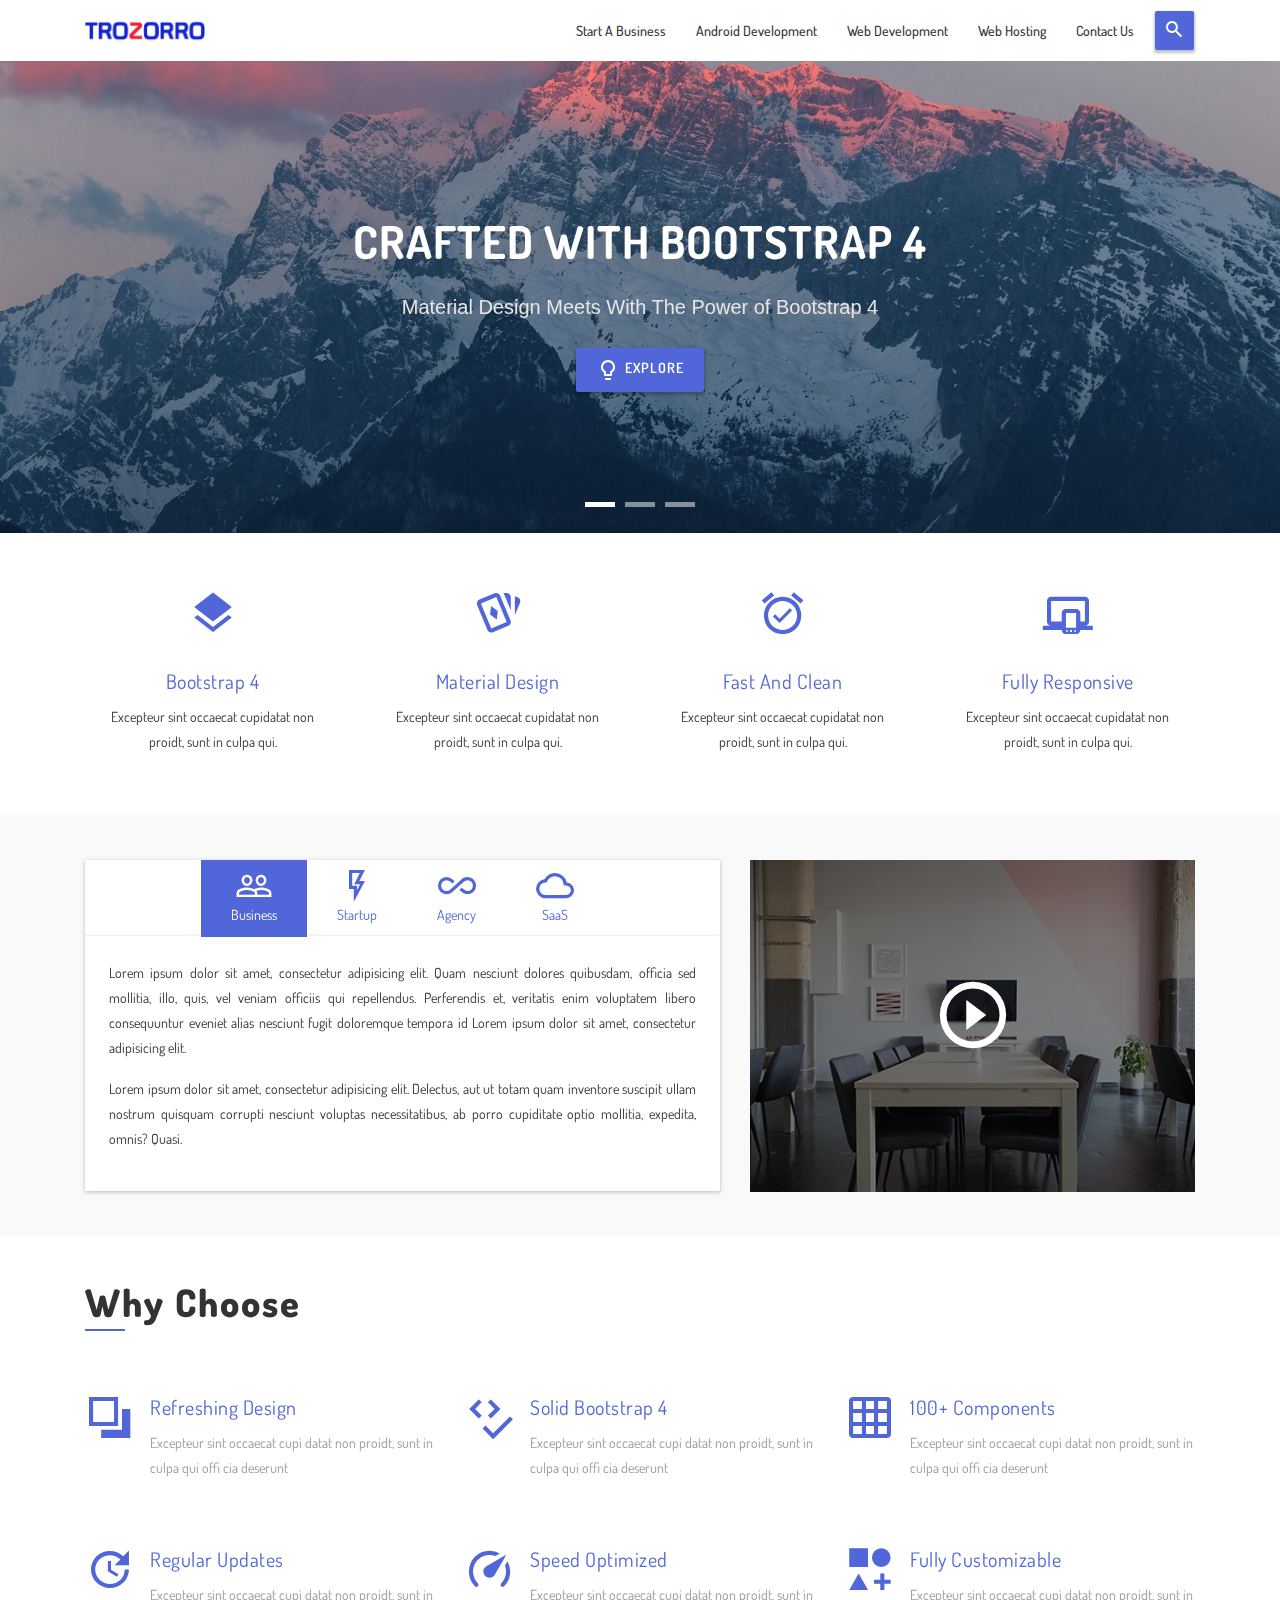
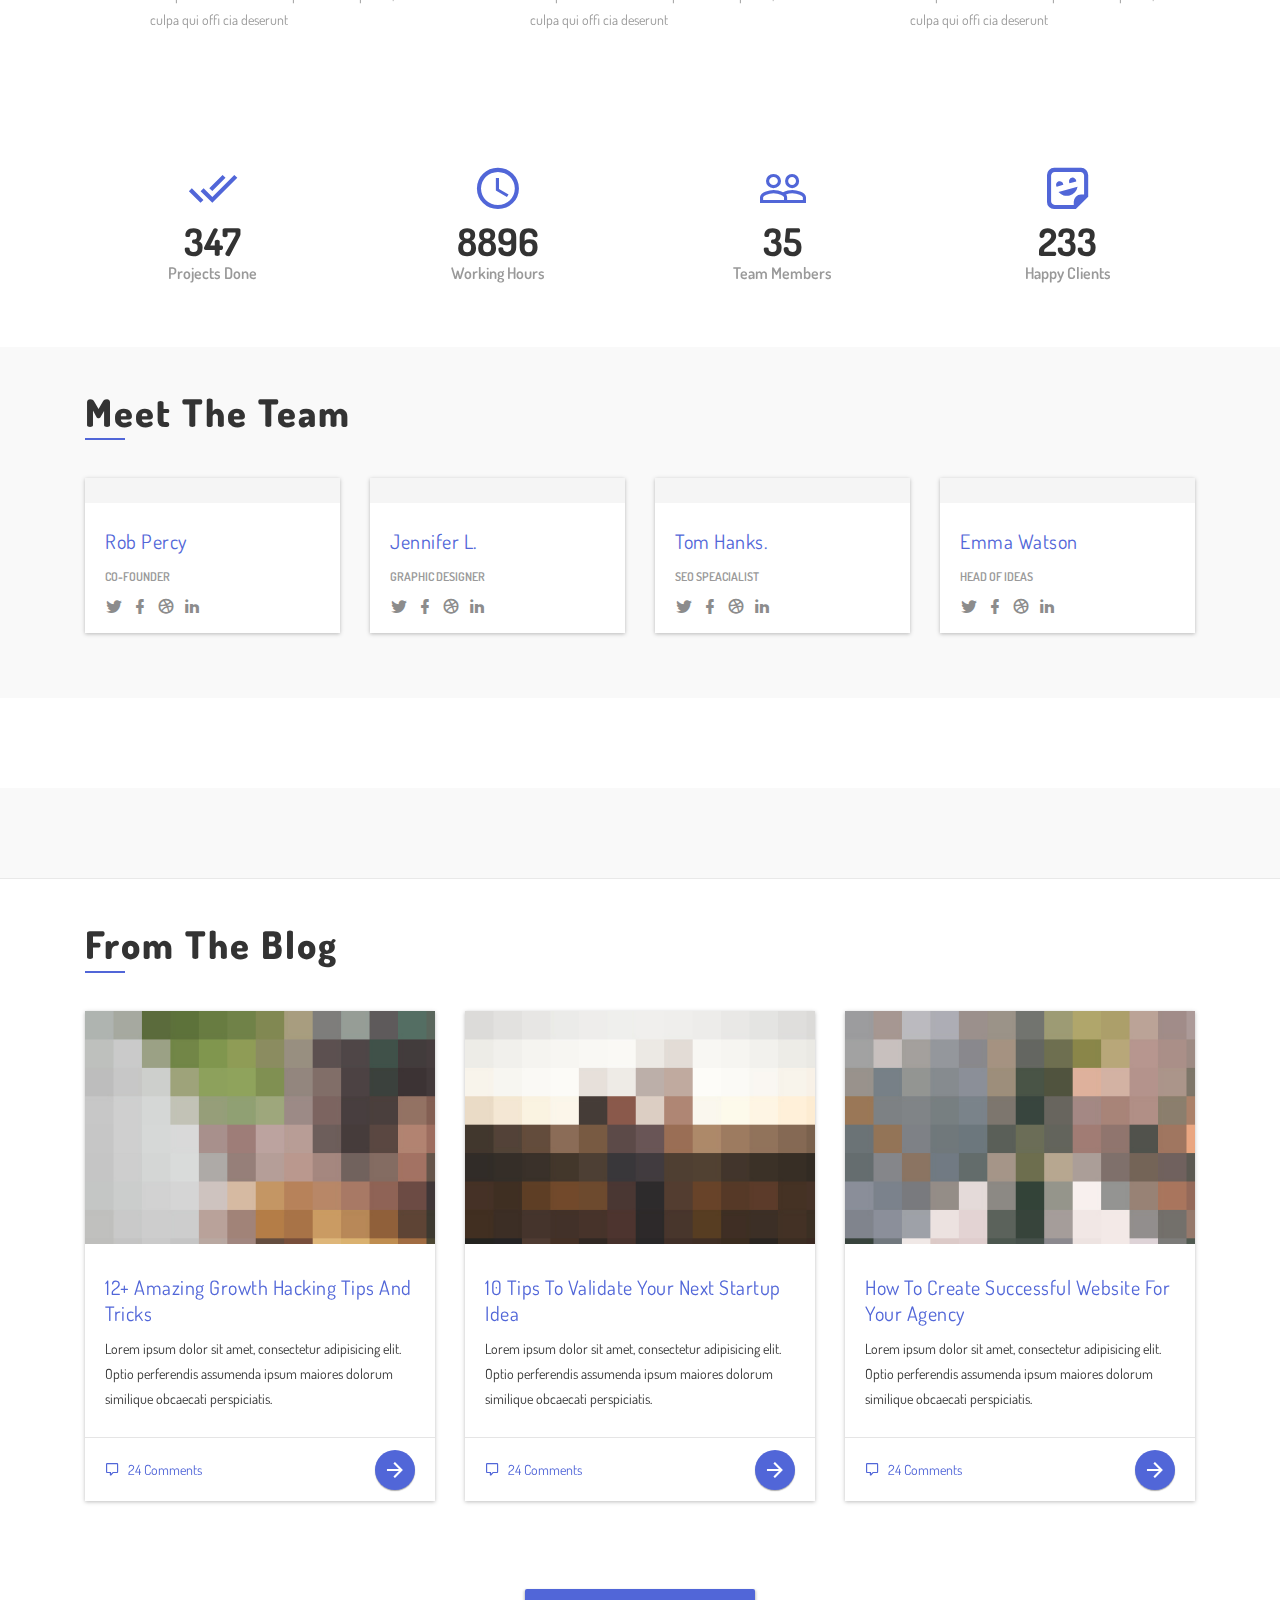
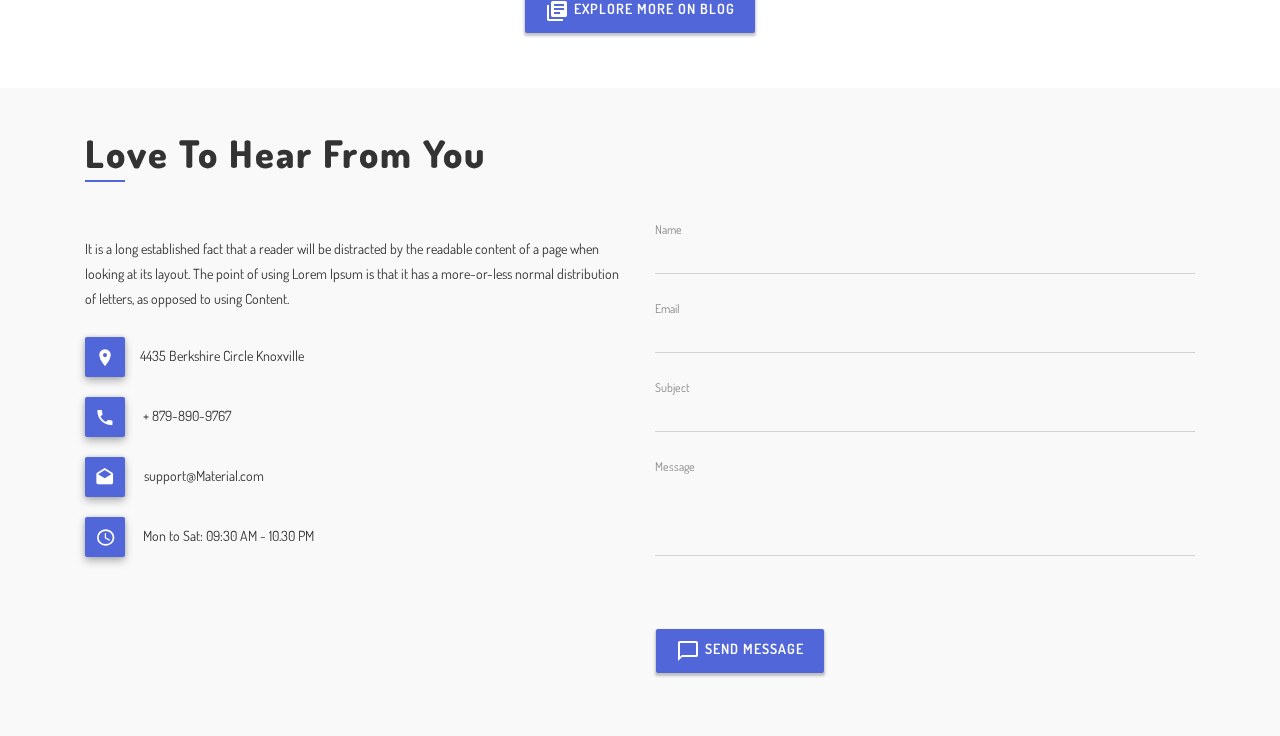
==== commit 9cf3f1f4: "Merge remote-tracking branch 'origin/master'" ====
--- a/index.html
+++ b/index.html
@@ -5,7 +5,7 @@
     <meta charset="utf-8">
     <meta name="viewport" content="width=device-width, initial-scale=1, shrink-to-fit=no">
 
-    <title>Material - Material Design Bootstrap 4 Template</title>
+    <title>Trozorro - We Shape Ideas into Business</title>
 
     <link rel="stylesheet" href="assets/css/bootstrap.min.css">
 
@@ -50,68 +50,43 @@
             </div>
             <div class="collapse navbar-collapse" id="main-navbar">
                 <ul class="navbar-nav mr-auto w-100 justify-content-end">
-                    <li class="nav-item active">
-                        <a class="nav-link" href="index.html">
-                            Home
-                        </a>
-                    </li>
+
                     <li class="nav-item dropdown">
                         <a class="nav-link dropdown-toggle" href="#" data-toggle="dropdown" aria-haspopup="true" aria-expanded="false">
-                            Pages
+                            Start a business
                         </a>
                         <div class="dropdown-menu">
-                            <a class="dropdown-item" href="about-us.html">About Us 1</a>
-                            <a class="dropdown-item" href="about-us2.html">About Us 2</a>
-                            <a class="dropdown-item" href="team.html">Team Members</a>
-                            <a class="dropdown-item" href="services.html">Services</a>
-                            <a class="dropdown-item" href="contact-us.html">Contact Us 1</a>
-                            <a class="dropdown-item" href="contact-us2.html">Contact Us 2</a>
-                            <a class="dropdown-item" href="404.html">404</a>
+                            <a class="dropdown-item" href="about-us.html">Private Limited Company</a>
+                            <a class="dropdown-item" href="about-us2.html">Limited Liability Psartnership</a>
+                            <a class="dropdown-item" href="team.html">One Person company</a>
+                            <a class="dropdown-item" href="services.html">Partnership Firm</a>
+                            <a class="dropdown-item" href="contact-us.html">Sole Proprietorship</a>
+
                         </div>
                     </li>
                     <li class="nav-item dropdown">
                         <a class="nav-link dropdown-toggle" href="#" data-toggle="dropdown" aria-haspopup="true" aria-expanded="false">
-                            Components
+                            Android Development
                         </a>
-                        <div class="dropdown-menu">
-                            <a class="dropdown-item" href="tab.html">Tabs</a>
-                            <a class="dropdown-item" href="alert.html">Alert</a>
-                            <a class="dropdown-item" href="accordion.html">Accordions</a>
-                            <a class="dropdown-item" href="pricing.html">Pricing Tables</a>
-                            <a class="dropdown-item" href="buttons.html">Buttons</a>
-                            <a class="dropdown-item" href="icons.html">Icons</a>
-                            <a class="dropdown-item" href="carousel.html">Carousel</a>
-                            <a class="dropdown-item" href="counter.html">Counter</a>
-                            <a class="dropdown-item" href="map.html">Google Map</a>
-                        </div>
+
                     </li>
                     <li class="nav-item dropdown">
                         <a class="nav-link dropdown-toggle" href="#" data-toggle="dropdown" aria-haspopup="true" aria-expanded="false">
-                            Portfolio
+                            Web Development
                         </a>
-                        <div class="dropdown-menu">
-                            <a class="dropdown-item" href="portfolio-2.html">Portfolio 2 columns</a>
-                            <a class="dropdown-item" href="portfolio.html">Portfolio 3 columns</a>
-                            <a class="dropdown-item" href="portfolio-single.html">Portfolio Single</a>
-                        </div>
+
                     </li>
                     <li class="nav-item dropdown">
                         <a class="nav-link dropdown-toggle" href="#" data-toggle="dropdown" aria-haspopup="true" aria-expanded="false">
-                            Blog
+                            Web Hosting
                         </a>
-                        <div class="dropdown-menu">
-                            <a class="dropdown-item" href="blog.html">Blog Page</a>
-                            <a class="dropdown-item" href="blog-single.html">Blog Single Page</a>
-                        </div>
+
                     </li>
                     <li class="nav-item dropdown">
                         <a class="nav-link dropdown-toggle" href="#" data-toggle="dropdown" aria-haspopup="true" aria-expanded="false">
                             Contact Us
                         </a>
-                        <div class="dropdown-menu">
-                            <a class="dropdown-item" href="contact-us.html">Contact Us 1</a>
-                            <a class="dropdown-item" href="contact-us2.html">Contact Us 2</a>
-                        </div>
+
                     </li>
                 </ul>
                 <!-- Search Box Start -->
@@ -142,107 +117,50 @@
             </li>
             <li>
                 <a href="#">
-                    Pages
+                    Start a Business
                 </a>
                 <ul class="dropdown">
                     <li>
-                        <a href="about-us.html">About Us 1</a>
+                        <a href="#">Private Limited Company</a>
                     </li>
                     <li>
-                        <a href="about-us2.html">About Us 2</a>
+                        <a href="#">Limited Liability Psartnership</a>
                     </li>
                     <li>
-                        <a href="team.html">Team Members</a>
+                        <a href="#">One Person company</a>
                     </li>
                     <li>
-                        <a href="services.html">Services</a>
+                        <a href="#">Partnership Firm</a>
                     </li>
                     <li>
-                        <a href="contact-us.html">Contact Us 1</a>
-                    </li>
-                    <li>
-                        <a href="contact-us2.html">Contact Us 2</a>
-                    </li>
-                    <li>
-                        <a href="404.html">404</a>
-                    </li>
+                        <a href="#">Sole Proprietorship</a>
+                    </li>
+
                 </ul>
             </li>
             <li>
                 <a href="#">
-                    Elements
+                    Android Development
                 </a>
-                <ul class="dropdown">
-                    <li>
-                        <a href="tab.html">Tabs</a>
-                    </li>
-                    <li>
-                        <a href="alert.html">Alert</a>
-                    </li>
-                    <li>
-                        <a href="accordion.html">Accordions</a>
-                    </li>
-                    <li>
-                        <a href="pricing.html">Pricing Tables</a>
-                    </li>
-                    <li>
-                        <a href="buttons.html">Buttons</a>
-                    </li>
-                    <li>
-                        <a href="icons.html">Icons</a>
-                    </li>
-                    <li>
-                        <a href="carousel.html">Carousel</a>
-                    </li>
-                    <li>
-                        <a href="counter.html">Counter</a>
-                    </li>
-                    <li>
-                        <a href="map.html">Google Map</a>
-                    </li>
-                </ul>
+
             </li>
             <li>
                 <a href="#">
-                    Portfolio
+                    Web Development
                 </a>
-                <ul class="dropdown">
-                    <li>
-                        <a href="portfolio-2.html">Portfolio 2 columns</a>
-                    </li>
-                    <li>
-                        <a href="portfolio.html">Portfolio 3 columns</a>
-                    </li>
-                    <li>
-                        <a href="portfolio-single.html">Portfolio Single</a>
-                    </li>
-                </ul>
+
             </li>
             <li>
-                <a href="about.html">
-                    Blog
+                <a href="#">
+                    Web Hosting
                 </a>
-                <ul class="dropdown">
-                    <li>
-                        <a href="blog.html">Blog Page</a>
-                    </li>
-                    <li>
-                        <a href="blog-single.html">Blog Single Page</a>
-                    </li>
-                </ul>
+
             </li>
             <li>
                 <a href="#">
                     Contact Us
                 </a>
-                <ul class="dropdown">
-                    <li>
-                        <a href="contact-us.html">Contact Us 1</a>
-                    </li>
-                    <li>
-                        <a href="contact-us2.html">Contact Us 2</a>
-                    </li>
-                </ul>
+
             </li>
         </ul>
         <!-- Mobile Menu End -->
